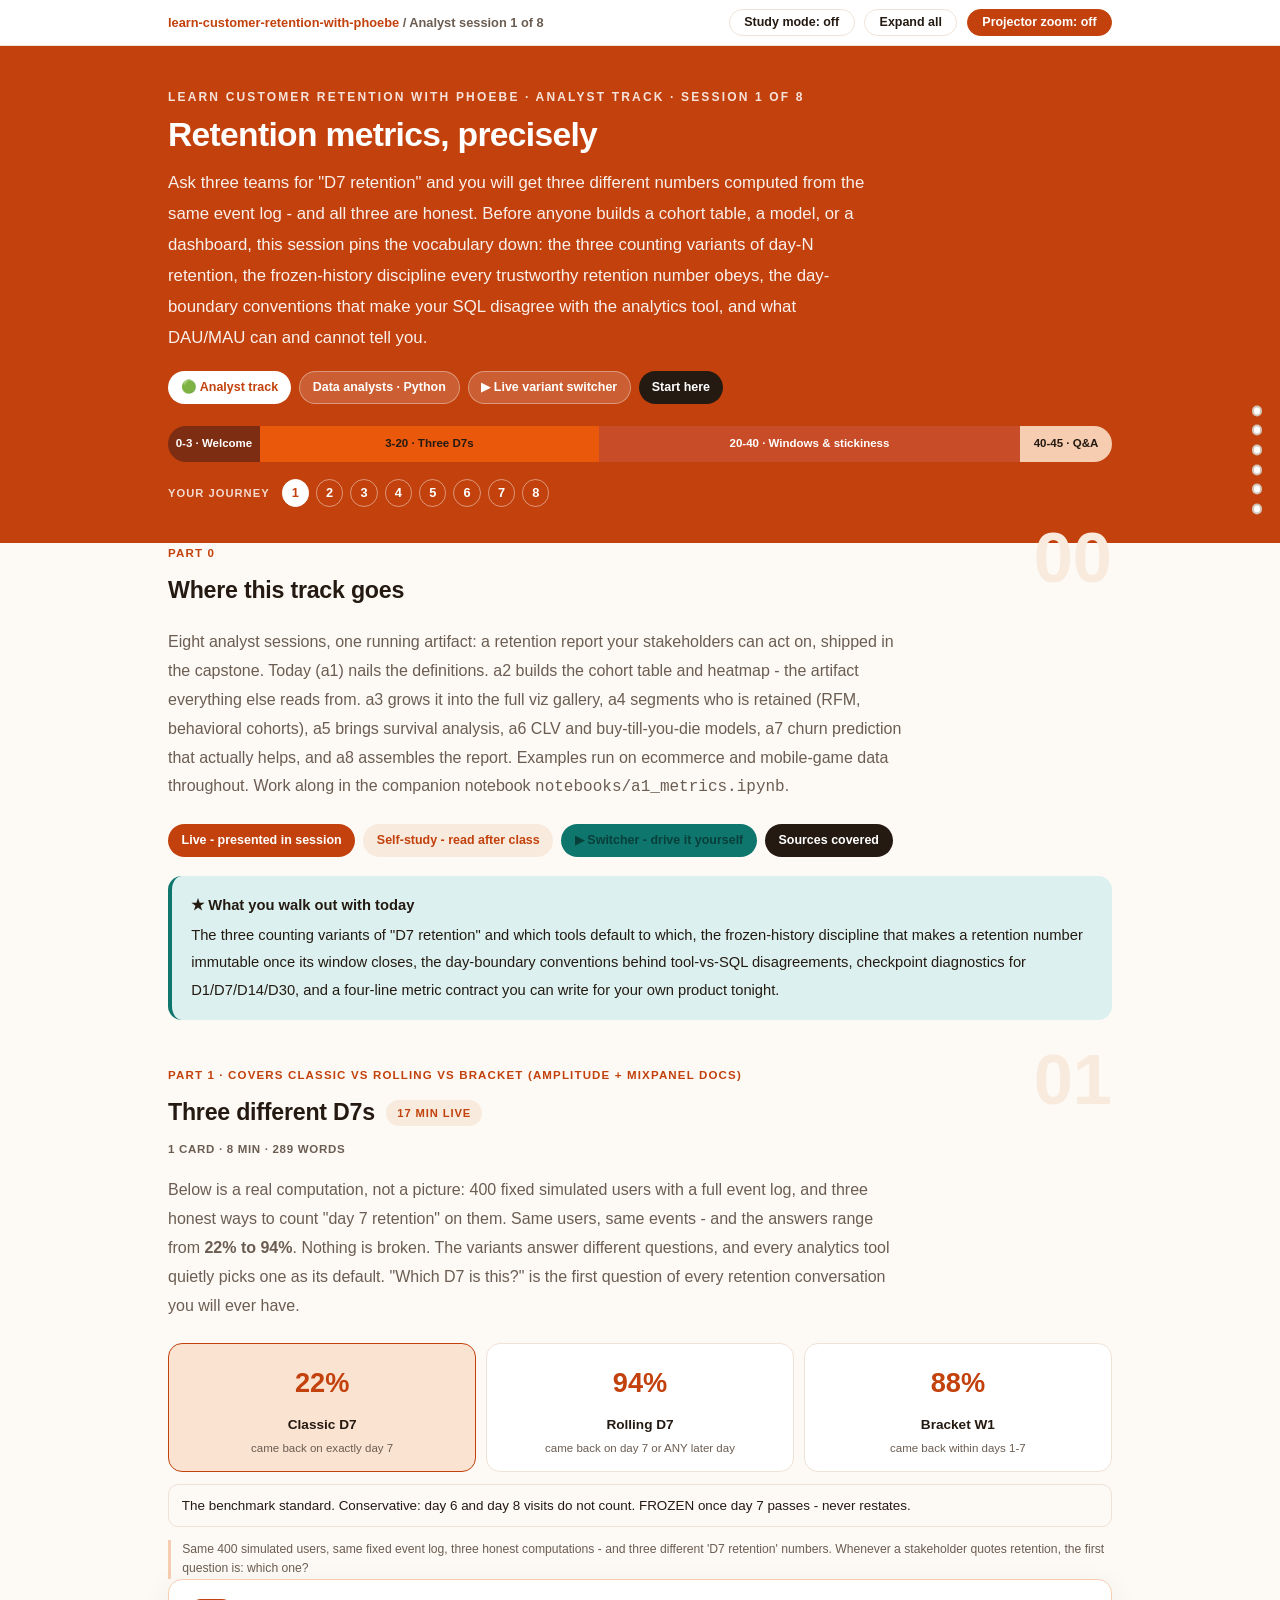
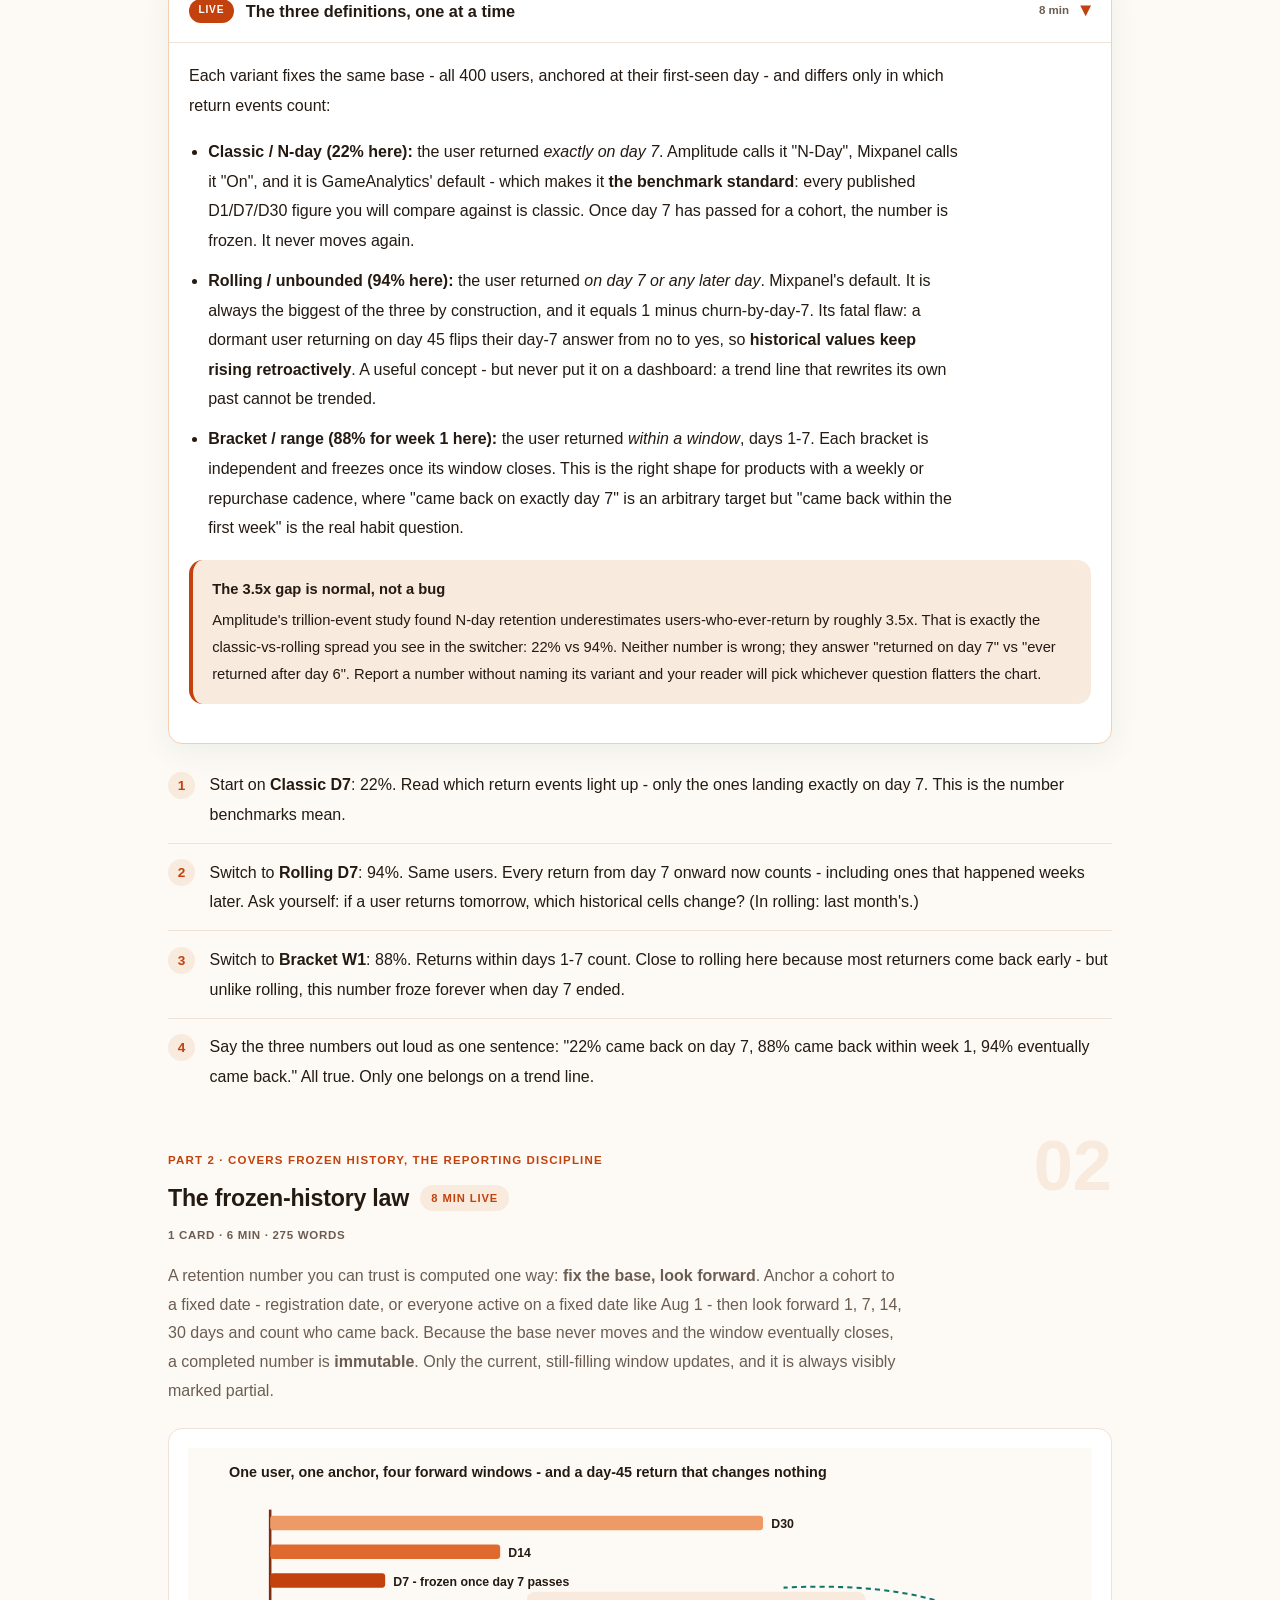
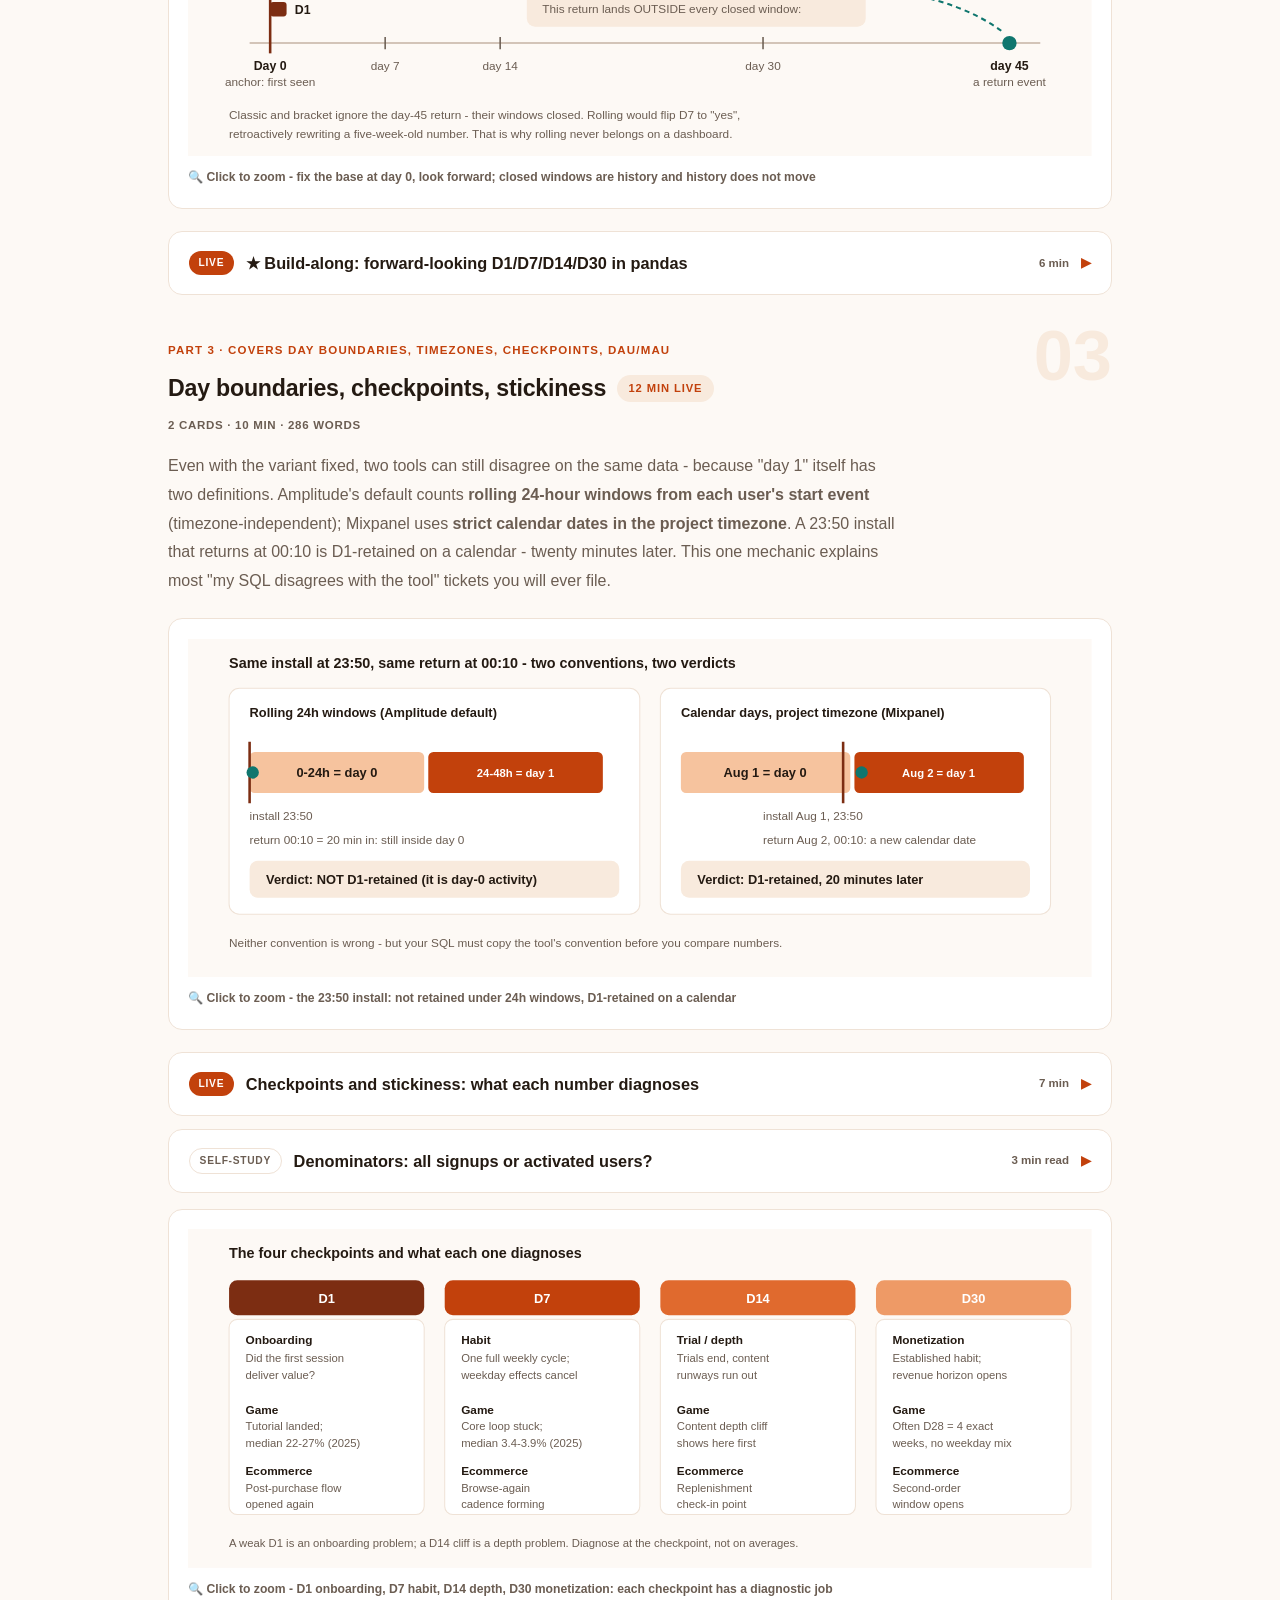
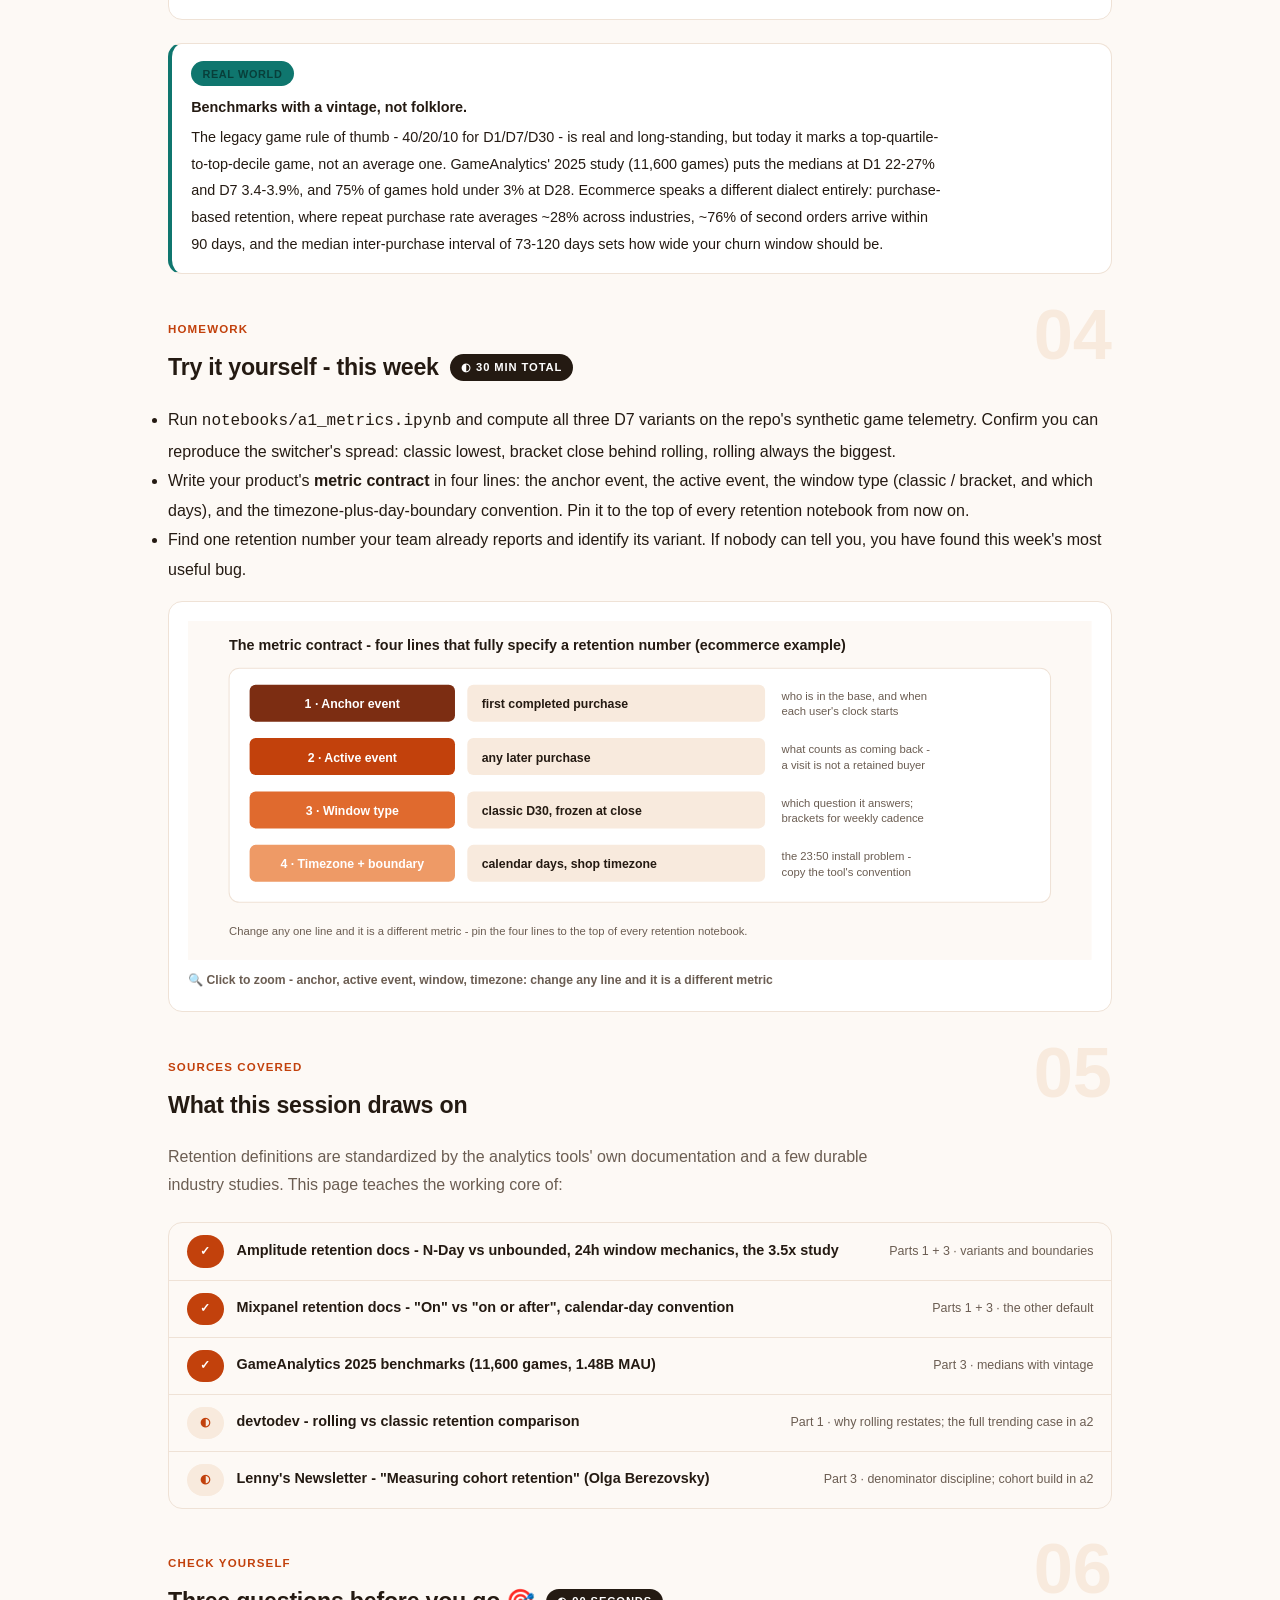
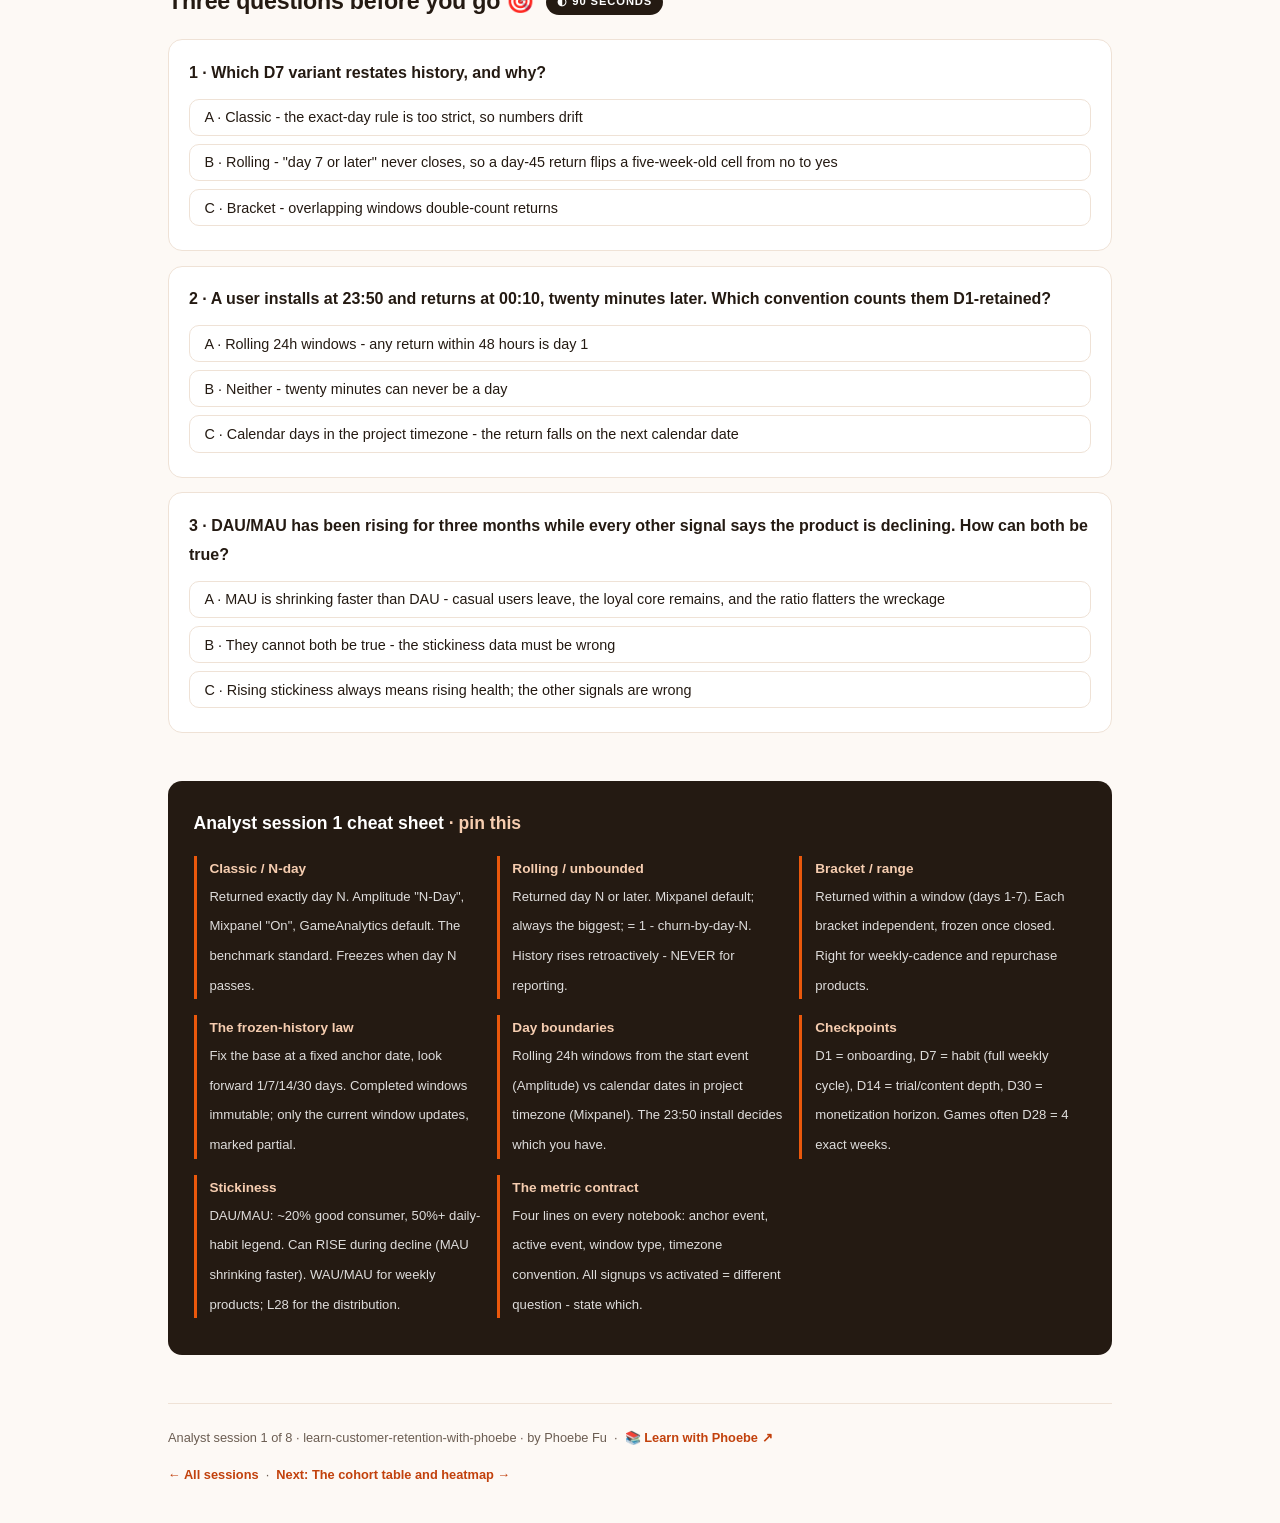
==== courses/a1-retention-metrics-precisely.html @ f7ca954f "Content-first pass: strip all meta/course-instruction text, add 13 concept infographics Every self-r" ====
<!DOCTYPE html>
<html lang="en">
<head>
<meta charset="UTF-8">
<meta name="viewport" content="width=device-width, initial-scale=1.0">
<!-- social:start -->
<meta name="description" content="Analyst session 1 of 8. Three teams say 'D7 retention' and mean three different numbers - 22%, 88%, 94% on the same users. Pin down classic, rolling, and bracket retention, learn the frozen-history discipline that keeps trend lines honest, and drive a live switcher that computes all three on one event log.">
<meta property="og:type" content="article">
<meta property="og:site_name" content="Learn with Phoebe">
<meta property="og:title" content="Retention metrics, precisely - learn customer retention with phoebe">
<meta property="og:description" content="Analyst session 1 of 8. Classic vs rolling vs bracket D7 on the same event log, the frozen-history law, day boundaries and timezones, and stickiness done honestly.">
<meta property="og:url" content="https://phoebefu6.github.io/learn-customer-retention-with-phoebe/courses/a1-retention-metrics-precisely.html">
<meta property="og:image" content="https://phoebefu6.github.io/learn-customer-retention-with-phoebe/assets/og-cover.png">
<meta property="og:image:width" content="1200">
<meta property="og:image:height" content="630">
<meta name="twitter:card" content="summary_large_image">
<meta name="twitter:title" content="Retention metrics, precisely - learn customer retention with phoebe">
<meta name="twitter:description" content="Classic vs rolling vs bracket D7 on the same event log, the frozen-history law, day boundaries, and stickiness done honestly.">
<meta name="twitter:image" content="https://phoebefu6.github.io/learn-customer-retention-with-phoebe/assets/og-cover.png">
<!-- social:end -->
<title>Analyst session 1 · Retention metrics, precisely - learn customer retention with phoebe</title>
<link rel="stylesheet" href="../assets/style.css?v=1">
</head>
<body>

<div class="toolbar">
  <div class="wrap">
    <span class="crumb"><a href="../index.html">learn-customer-retention-with-phoebe</a> / Analyst session 1 of 8</span>
    <button class="btn" id="toggle-all" type="button">Expand all</button>
    <button class="btn primary" id="zoom-toggle" type="button">Projector zoom: off</button>
  </div>
</div>

<header class="masthead">
  <div class="wrap">
    <div class="eyebrow">Learn Customer Retention with Phoebe · Analyst track · Session 1 of 8</div>
    <h1>Retention metrics, <span class="accent">precisely</span></h1>
    <p class="sub">Ask three teams for "D7 retention" and you will get three different numbers computed from the same event log - and all three are honest. Before anyone builds a cohort table, a model, or a dashboard, this session pins the vocabulary down: the three counting variants of day-N retention, the frozen-history discipline every trustworthy retention number obeys, the day-boundary conventions that make your SQL disagree with the analytics tool, and what DAU/MAU can and cannot tell you.</p>
    <div class="chip-row">
      <span class="chip level">🟢 Analyst track</span>
      <span class="chip audience">Data analysts · Python</span>
      <span class="chip audience">▶ Live variant switcher</span>
      <span class="chip time">Start here</span>
    </div>
    <div class="agenda">
      <span class="a1" style="flex:1">0-3 · Welcome</span>
      <span class="a2" style="flex:4">3-20 · Three D7s</span>
      <span class="a3" style="flex:5">20-40 · Windows &amp; stickiness</span>
      <span class="a4" style="flex:1">40-45 · Q&amp;A</span>
    </div>
  </div>
</header>

<main class="wrap">

  <!-- ============ INTRO ============ -->
  <section class="section" id="intro">
    <div class="section-kicker">
      <span class="klabel">Part 0</span>
      <h2>Where this track goes</h2>
    </div>
    <p class="lede">Eight analyst sessions, one running artifact: a retention report your stakeholders can act on, shipped in the capstone. Today (a1) nails the definitions. a2 builds the cohort table and heatmap - the artifact everything else reads from. a3 grows it into the full viz gallery, a4 segments who is retained (RFM, behavioral cohorts), a5 brings survival analysis, a6 CLV and buy-till-you-die models, a7 churn prediction that actually helps, and a8 assembles the report. Examples run on ecommerce and mobile-game data throughout. Work along in the companion notebook <code>notebooks/a1_metrics.ipynb</code>.</p>
    <div class="legend">
      <span class="pill solid">Live - presented in session</span>
      <span class="pill light">Self-study - read after class</span>
      <span class="pill peach">▶ Switcher - drive it yourself</span>
      <span class="pill inkpill">Sources covered</span>
    </div>
    <div class="callout win">
      <strong>★ What you walk out with today</strong>
      The three counting variants of "D7 retention" and which tools default to which, the frozen-history discipline that makes a retention number immutable once its window closes, the day-boundary conventions behind tool-vs-SQL disagreements, checkpoint diagnostics for D1/D7/D14/D30, and a four-line metric contract you can write for your own product tonight.
    </div>
  </section>

  <!-- ============ PART 1: THREE D7s ============ -->
  <section class="section" id="three-d7s">
    <div class="section-kicker">
      <span class="klabel">Part 1 · covers classic vs rolling vs bracket (Amplitude + Mixpanel docs)</span>
      <h2>Three different D7s <span class="tag concept">17 min live</span></h2>
    </div>
    <p class="lede">Below is a real computation, not a picture: 400 fixed simulated users with a full event log, and three honest ways to count "day 7 retention" on them. Same users, same events - and the answers range from <strong>22% to 94%</strong>. Nothing is broken. The variants answer different questions, and every analytics tool quietly picks one as its default. "Which D7 is this?" is the first question of every retention conversation you will ever have.</p>

    <div id="rl-variants"></div>

    <details class="card" open>
      <summary><span class="mode live">Live</span>The three definitions, one at a time<span class="mini">8 min</span><span class="caret">▶</span></summary>
      <div class="body">
        <p>Each variant fixes the same base - all 400 users, anchored at their first-seen day - and differs only in which return events count:</p>
        <ul>
          <li><strong>Classic / N-day (22% here):</strong> the user returned <em>exactly on day 7</em>. Amplitude calls it "N-Day", Mixpanel calls it "On", and it is GameAnalytics' default - which makes it <strong>the benchmark standard</strong>: every published D1/D7/D30 figure you will compare against is classic. Once day 7 has passed for a cohort, the number is frozen. It never moves again.</li>
          <li><strong>Rolling / unbounded (94% here):</strong> the user returned <em>on day 7 or any later day</em>. Mixpanel's default. It is always the biggest of the three by construction, and it equals 1 minus churn-by-day-7. Its fatal flaw: a dormant user returning on day 45 flips their day-7 answer from no to yes, so <strong>historical values keep rising retroactively</strong>. A useful concept - but never put it on a dashboard: a trend line that rewrites its own past cannot be trended.</li>
          <li><strong>Bracket / range (88% for week 1 here):</strong> the user returned <em>within a window</em>, days 1-7. Each bracket is independent and freezes once its window closes. This is the right shape for products with a weekly or repurchase cadence, where "came back on exactly day 7" is an arbitrary target but "came back within the first week" is the real habit question.</li>
        </ul>
        <div class="callout tip">
          <strong>The 3.5x gap is normal, not a bug</strong>
          Amplitude's trillion-event study found N-day retention underestimates users-who-ever-return by roughly 3.5x. That is exactly the classic-vs-rolling spread you see in the switcher: 22% vs 94%. Neither number is wrong; they answer "returned on day 7" vs "ever returned after day 6". Report a number without naming its variant and your reader will pick whichever question flatters the chart.
        </div>
      </div>
    </details>

    <div class="steps">
      <div class="step"><p>Start on <strong>Classic D7</strong>: 22%. Read which return events light up - only the ones landing exactly on day 7. This is the number benchmarks mean.</p></div>
      <div class="step"><p>Switch to <strong>Rolling D7</strong>: 94%. Same users. Every return from day 7 onward now counts - including ones that happened weeks later. Ask yourself: if a user returns tomorrow, which historical cells change? (In rolling: last month's.)</p></div>
      <div class="step"><p>Switch to <strong>Bracket W1</strong>: 88%. Returns within days 1-7 count. Close to rolling here because most returners come back early - but unlike rolling, this number froze forever when day 7 ended.</p></div>
      <div class="step"><p>Say the three numbers out loud as one sentence: "22% came back on day 7, 88% came back within week 1, 94% eventually came back." All true. Only one belongs on a trend line.</p></div>
    </div>
  </section>

  <!-- ============ PART 2: FROZEN HISTORY ============ -->
  <section class="section" id="frozen-history">
    <div class="section-kicker">
      <span class="klabel">Part 2 · covers frozen history, the reporting discipline</span>
      <h2>The frozen-history law <span class="tag concept">8 min live</span></h2>
    </div>
    <p class="lede">A retention number you can trust is computed one way: <strong>fix the base, look forward</strong>. Anchor a cohort to a fixed date - registration date, or everyone active on a fixed date like Aug 1 - then look forward 1, 7, 14, 30 days and count who came back. Because the base never moves and the window eventually closes, a completed number is <strong>immutable</strong>. Only the current, still-filling window updates, and it is always visibly marked partial.</p>

    <figure class="zoomable">
      <svg viewBox="0 0 880 300" xmlns="http://www.w3.org/2000/svg" role="img" aria-label="Timeline of one user. The anchor is the first-seen day. Forward windows D1, D7, D14 and D30 are drawn as brackets from the anchor. A return on day 45 is marked after all four windows and explicitly does not change the frozen D7 result.">
        <style>
          .a1tlT { font: 700 14px Inter, sans-serif; fill: #241A12; }
          .a1tlH { font: 700 12px Inter, sans-serif; fill: #241A12; }
          .a1tlB { font: 400 11.5px Inter, sans-serif; fill: #6B5D52; }
          .a1tlW { font: 700 11px Inter, sans-serif; fill: #FFFFFF; }
          .a1tlAx { stroke: #D3C4B8; stroke-width: 2; }
        </style>
        <rect x="0" y="0" width="880" height="300" fill="#FDF9F5"/>
        <text class="a1tlT" x="40" y="28">One user, one anchor, four forward windows - and a day-45 return that changes nothing</text>

        <line class="a1tlAx" x1="60" y1="190" x2="830" y2="190"/>
        <line x1="80" y1="60" x2="80" y2="200" stroke="#7C2D12" stroke-width="2.5"/>
        <text class="a1tlH" x="80" y="216" text-anchor="middle">Day 0</text>
        <text class="a1tlB" x="80" y="232" text-anchor="middle">anchor: first seen</text>

        <rect x="80" y="150" width="16" height="14" rx="3" fill="#7C2D12"/>
        <text class="a1tlH" x="104" y="162">D1</text>
        <rect x="80" y="122" width="112" height="14" rx="3" fill="#C2410C"/>
        <text class="a1tlH" x="200" y="134">D7 - frozen once day 7 passes</text>
        <rect x="80" y="94" width="224" height="14" rx="3" fill="#E06A2E"/>
        <text class="a1tlH" x="312" y="106">D14</text>
        <rect x="80" y="66" width="480" height="14" rx="3" fill="#EE9A66"/>
        <text class="a1tlH" x="568" y="78">D30</text>

        <text class="a1tlB" x="192" y="216" text-anchor="middle">day 7</text>
        <line x1="192" y1="184" x2="192" y2="196" stroke="#6B5D52" stroke-width="1.5"/>
        <text class="a1tlB" x="304" y="216" text-anchor="middle">day 14</text>
        <line x1="304" y1="184" x2="304" y2="196" stroke="#6B5D52" stroke-width="1.5"/>
        <text class="a1tlB" x="560" y="216" text-anchor="middle">day 30</text>
        <line x1="560" y1="184" x2="560" y2="196" stroke="#6B5D52" stroke-width="1.5"/>

        <circle cx="800" cy="190" r="7" fill="#0F766E"/>
        <text class="a1tlH" x="800" y="216" text-anchor="middle">day 45</text>
        <text class="a1tlB" x="800" y="232" text-anchor="middle">a return event</text>
        <path d="M792,178 C740,140 660,132 580,136" fill="none" stroke="#0F766E" stroke-width="2" stroke-dasharray="5 4"/>
        <rect x="330" y="140" width="330" height="34" rx="8" fill="#F8EADD"/>
        <text class="a1tlB" x="345" y="161">This return lands OUTSIDE every closed window:</text>

        <text class="a1tlB" x="40" y="264">Classic and bracket ignore the day-45 return - their windows closed. Rolling would flip D7 to "yes",</text>
        <text class="a1tlB" x="40" y="282">retroactively rewriting a five-week-old number. That is why rolling never belongs on a dashboard.</text>
      </svg>
      <figcaption>🔍 Click to zoom - fix the base at day 0, look forward; closed windows are history and history does not move</figcaption>
    </figure>

    <details class="card">
      <summary><span class="mode live">Live</span>★ Build-along: forward-looking D1/D7/D14/D30 in pandas<span class="mini">6 min</span><span class="caret">▶</span></summary>
      <div class="body">
        <p>The whole law is four lines of logic: anchor each user at their first-seen day, age every event against that anchor, then flag the ages you care about. Run it on the repo's synthetic game telemetry - the churn is generated, so the right answers are known.</p>
        <div class="prompt-box good"><span class="label">★ Anchor, age, and count - classic and bracket variants side by side</span>import pandas as pd

events = pd.read_csv("data/game_telemetry.csv", parse_dates=["ts"])
events["day"] = events["ts"].dt.normalize()

anchor = events.groupby("user_id")["day"].min().rename("anchor")   # the fixed base
ev = events.join(anchor, on="user_id")
ev["age"] = (ev["day"] - ev["anchor"]).dt.days

base = ev["user_id"].nunique()
returns = ev[ev["age"] &gt; 0]                                        # day 0 is the anchor itself

classic = {f"D{n}": returns.loc[returns["age"] == n, "user_id"].nunique() / base
           for n in [1, 7, 14, 30]}                                # exactly day n
bracket_w1 = returns.loc[returns["age"].between(1, 7),
                         "user_id"].nunique() / base               # within days 1-7

# Freeze rule: only publish a window once it has fully elapsed for the base.
snapshot = ev["day"].max()
d30_mature = anchor + pd.Timedelta(days=30) &lt;= snapshot            # else: mark PARTIAL
print(classic, round(bracket_w1, 3), d30_mature.mean())</div>
        <p>Note what is NOT here: no "last 7 days as of today", no "day 7 or later". The anchor is per-user and fixed; the window looks forward from it; a completed window never recomputes.</p>
        <div class="callout tip">
          <strong>Why two popular metrics restate their own history</strong>
          <strong>Trailing look-back</strong> ("of today's actives, how many were here 7 days ago?") re-anchors to today, so the denominator moves every single day - yesterday's number is already different, and no two days of the trend line describe the same population. <strong>Rolling retention</strong> keeps the anchor but never closes the window, so a day-45 return rewrites day-7 history. Both are worth understanding, and neither ever belongs on a dashboard.
        </div>
      </div>
    </details>
  </section>

  <!-- ============ PART 3: BOUNDARIES, CHECKPOINTS, STICKINESS ============ -->
  <section class="section" id="boundaries">
    <div class="section-kicker">
      <span class="klabel">Part 3 · covers day boundaries, timezones, checkpoints, DAU/MAU</span>
      <h2>Day boundaries, checkpoints, stickiness <span class="tag concept">12 min live</span></h2>
    </div>
    <p class="lede">Even with the variant fixed, two tools can still disagree on the same data - because "day 1" itself has two definitions. Amplitude's default counts <strong>rolling 24-hour windows from each user's start event</strong> (timezone-independent); Mixpanel uses <strong>strict calendar dates in the project timezone</strong>. A 23:50 install that returns at 00:10 is D1-retained on a calendar - twenty minutes later. This one mechanic explains most "my SQL disagrees with the tool" tickets you will ever file.</p>

    <figure class="zoomable">
      <svg viewBox="0 0 880 330" xmlns="http://www.w3.org/2000/svg" role="img" aria-label="Two day-boundary conventions side by side. Left: rolling 24-hour windows from the install event, where a return 20 minutes after a 23:50 install falls inside the day-0 window and is not D1 retention. Right: calendar days, where the same return falls on the next calendar date and counts as D1 retained.">
        <style>
          .a1dbT { font: 700 14px Inter, sans-serif; fill: #241A12; }
          .a1dbH { font: 700 12.5px Inter, sans-serif; fill: #241A12; }
          .a1dbB { font: 400 11.5px Inter, sans-serif; fill: #6B5D52; }
          .a1dbW { font: 700 11px Inter, sans-serif; fill: #FFFFFF; }
        </style>
        <rect x="0" y="0" width="880" height="330" fill="#FDF9F5"/>
        <text class="a1dbT" x="40" y="28">Same install at 23:50, same return at 00:10 - two conventions, two verdicts</text>

        <rect x="40" y="48" width="400" height="220" rx="10" fill="#FFFFFF" stroke="#EFE2D6"/>
        <text class="a1dbH" x="60" y="76">Rolling 24h windows (Amplitude default)</text>
        <rect x="60" y="110" width="170" height="40" rx="5" fill="#F6C39E"/>
        <text class="a1dbH" x="145" y="134" text-anchor="middle">0-24h = day 0</text>
        <rect x="234" y="110" width="170" height="40" rx="5" fill="#C2410C"/>
        <text class="a1dbW" x="319" y="134" text-anchor="middle">24-48h = day 1</text>
        <line x1="60" y1="100" x2="60" y2="160" stroke="#7C2D12" stroke-width="2.5"/>
        <text class="a1dbB" x="60" y="176">install 23:50</text>
        <circle cx="63" cy="130" r="6" fill="#0F766E"/>
        <text class="a1dbB" x="60" y="200">return 00:10 = 20 min in: still inside day 0</text>
        <rect x="60" y="216" width="360" height="36" rx="8" fill="#F8EADD"/>
        <text class="a1dbH" x="76" y="239">Verdict: NOT D1-retained (it is day-0 activity)</text>

        <rect x="460" y="48" width="380" height="220" rx="10" fill="#FFFFFF" stroke="#EFE2D6"/>
        <text class="a1dbH" x="480" y="76">Calendar days, project timezone (Mixpanel)</text>
        <rect x="480" y="110" width="165" height="40" rx="5" fill="#F6C39E"/>
        <text class="a1dbH" x="562" y="134" text-anchor="middle">Aug 1 = day 0</text>
        <rect x="649" y="110" width="165" height="40" rx="5" fill="#C2410C"/>
        <text class="a1dbW" x="731" y="134" text-anchor="middle">Aug 2 = day 1</text>
        <line x1="638" y1="100" x2="638" y2="160" stroke="#7C2D12" stroke-width="2.5"/>
        <text class="a1dbB" x="560" y="176">install Aug 1, 23:50</text>
        <circle cx="656" cy="130" r="6" fill="#0F766E"/>
        <text class="a1dbB" x="560" y="200">return Aug 2, 00:10: a new calendar date</text>
        <rect x="480" y="216" width="340" height="36" rx="8" fill="#F8EADD"/>
        <text class="a1dbH" x="496" y="239">Verdict: D1-retained, 20 minutes later</text>

        <text class="a1dbB" x="40" y="300">Neither convention is wrong - but your SQL must copy the tool's convention before you compare numbers.</text>
      </svg>
      <figcaption>🔍 Click to zoom - the 23:50 install: not retained under 24h windows, D1-retained on a calendar</figcaption>
    </figure>

    <details class="card">
      <summary><span class="mode live">Live</span>Checkpoints and stickiness: what each number diagnoses<span class="mini">7 min</span><span class="caret">▶</span></summary>
      <div class="body">
        <p>The standard checkpoints are not arbitrary - each one has a diagnostic job:</p>
        <ul>
          <li><strong>D1 - onboarding.</strong> Did the first session deliver value? A weak D1 is a first-session problem, nothing later can fix it.</li>
          <li><strong>D7 - habit.</strong> One full weekly cycle has passed, so weekday effects cancel. This is the habit-formation read.</li>
          <li><strong>D14 - trial boundary and content depth.</strong> Free trials end, content runways run out. A cliff here is a depth problem.</li>
          <li><strong>D30 - established habit and the monetization horizon.</strong> Games often report <strong>D28</strong> instead: exactly four weeks, so the weekday mix cancels perfectly.</li>
        </ul>
        <p><strong>Stickiness = DAU/MAU.</strong> Around 20% is good for a consumer app; 50%+ is daily-habit legend territory (the Facebook number). Two traps: it is meaningless for products with a non-daily cadence - use <strong>WAU/MAU</strong> for weekly-cadence products - and <strong>the ratio can RISE while the product declines</strong>, whenever MAU shrinks faster than DAU. A shrinking casual base concentrates the loyal core and flatters the ratio. It also hides the whole distribution: the fix is the L28 power-user curve, previewed here and built properly in a4.</p>
      </div>
    </details>

    <details class="card">
      <summary><span class="mode self">Self-study</span>Denominators: all signups or activated users?<span class="mini">3 min read</span><span class="caret">▶</span></summary>
      <div class="body">
        <p>One more axis before your metric is fully specified: <strong>who is in the base?</strong> Retention over all signups measures the funnel and the product together; retention over activated users (completed a first core action) isolates product stickiness and reads far higher. Both are legitimate, they answer different questions, and mixing them silently is how two dashboards "disagree" for a quarter before anyone notices. State the denominator on the chart, every time.</p>
        <p>For ecommerce, activity-based retention is nearly meaningless - people browse without buying - so the standard is <strong>purchase-based cohorts</strong>: the anchor is the first purchase, the active event is another purchase. a2 builds exactly that table.</p>
      </div>
    </details>

    <figure class="zoomable">
      <svg viewBox="0 0 880 330" xmlns="http://www.w3.org/2000/svg" role="img" aria-label="Four checkpoint columns for D1, D7, D14 and D30. Each column names what the checkpoint diagnoses, with one example row for games and one for ecommerce. D1 diagnoses onboarding, D7 habit formation, D14 trial and content depth, D30 the monetization horizon, with games often using D28.">
        <style>
          .a1cpT { font: 700 14px Inter, sans-serif; fill: #241A12; }
          .a1cpH { font: 700 12.5px Inter, sans-serif; fill: #FFFFFF; }
          .a1cpD { font: 700 11.5px Inter, sans-serif; fill: #241A12; }
          .a1cpB { font: 400 11px Inter, sans-serif; fill: #6B5D52; }
        </style>
        <rect x="0" y="0" width="880" height="330" fill="#FDF9F5"/>
        <text class="a1cpT" x="40" y="28">The four checkpoints and what each one diagnoses</text>

        <rect x="40" y="50" width="190" height="34" rx="8" fill="#7C2D12"/>
        <text class="a1cpH" x="135" y="72" text-anchor="middle">D1</text>
        <rect x="40" y="88" width="190" height="190" rx="8" fill="#FFFFFF" stroke="#EFE2D6"/>
        <text class="a1cpD" x="56" y="112">Onboarding</text>
        <text class="a1cpB" x="56" y="130">Did the first session</text>
        <text class="a1cpB" x="56" y="146">deliver value?</text>
        <text class="a1cpD" x="56" y="180">Game</text>
        <text class="a1cpB" x="56" y="196">Tutorial landed;</text>
        <text class="a1cpB" x="56" y="212">median 22-27% (2025)</text>
        <text class="a1cpD" x="56" y="240">Ecommerce</text>
        <text class="a1cpB" x="56" y="256">Post-purchase flow</text>
        <text class="a1cpB" x="56" y="272">opened again</text>

        <rect x="250" y="50" width="190" height="34" rx="8" fill="#C2410C"/>
        <text class="a1cpH" x="345" y="72" text-anchor="middle">D7</text>
        <rect x="250" y="88" width="190" height="190" rx="8" fill="#FFFFFF" stroke="#EFE2D6"/>
        <text class="a1cpD" x="266" y="112">Habit</text>
        <text class="a1cpB" x="266" y="130">One full weekly cycle;</text>
        <text class="a1cpB" x="266" y="146">weekday effects cancel</text>
        <text class="a1cpD" x="266" y="180">Game</text>
        <text class="a1cpB" x="266" y="196">Core loop stuck;</text>
        <text class="a1cpB" x="266" y="212">median 3.4-3.9% (2025)</text>
        <text class="a1cpD" x="266" y="240">Ecommerce</text>
        <text class="a1cpB" x="266" y="256">Browse-again</text>
        <text class="a1cpB" x="266" y="272">cadence forming</text>

        <rect x="460" y="50" width="190" height="34" rx="8" fill="#E06A2E"/>
        <text class="a1cpH" x="555" y="72" text-anchor="middle">D14</text>
        <rect x="460" y="88" width="190" height="190" rx="8" fill="#FFFFFF" stroke="#EFE2D6"/>
        <text class="a1cpD" x="476" y="112">Trial / depth</text>
        <text class="a1cpB" x="476" y="130">Trials end, content</text>
        <text class="a1cpB" x="476" y="146">runways run out</text>
        <text class="a1cpD" x="476" y="180">Game</text>
        <text class="a1cpB" x="476" y="196">Content depth cliff</text>
        <text class="a1cpB" x="476" y="212">shows here first</text>
        <text class="a1cpD" x="476" y="240">Ecommerce</text>
        <text class="a1cpB" x="476" y="256">Replenishment</text>
        <text class="a1cpB" x="476" y="272">check-in point</text>

        <rect x="670" y="50" width="190" height="34" rx="8" fill="#EE9A66"/>
        <text class="a1cpH" x="765" y="72" text-anchor="middle">D30</text>
        <rect x="670" y="88" width="190" height="190" rx="8" fill="#FFFFFF" stroke="#EFE2D6"/>
        <text class="a1cpD" x="686" y="112">Monetization</text>
        <text class="a1cpB" x="686" y="130">Established habit;</text>
        <text class="a1cpB" x="686" y="146">revenue horizon opens</text>
        <text class="a1cpD" x="686" y="180">Game</text>
        <text class="a1cpB" x="686" y="196">Often D28 = 4 exact</text>
        <text class="a1cpB" x="686" y="212">weeks, no weekday mix</text>
        <text class="a1cpD" x="686" y="240">Ecommerce</text>
        <text class="a1cpB" x="686" y="256">Second-order</text>
        <text class="a1cpB" x="686" y="272">window opens</text>

        <text class="a1cpB" x="40" y="310">A weak D1 is an onboarding problem; a D14 cliff is a depth problem. Diagnose at the checkpoint, not on averages.</text>
      </svg>
      <figcaption>🔍 Click to zoom - D1 onboarding, D7 habit, D14 depth, D30 monetization: each checkpoint has a diagnostic job</figcaption>
    </figure>

    <div class="callout example">
      <span class="ex-pill">Real world</span>
      <p><strong>Benchmarks with a vintage, not folklore.</strong> The legacy game rule of thumb - 40/20/10 for D1/D7/D30 - is real and long-standing, but today it marks a top-quartile-to-top-decile game, not an average one. GameAnalytics' 2025 study (11,600 games) puts the medians at D1 22-27% and D7 3.4-3.9%, and 75% of games hold under 3% at D28. Ecommerce speaks a different dialect entirely: purchase-based retention, where repeat purchase rate averages ~28% across industries, ~76% of second orders arrive within 90 days, and the median inter-purchase interval of 73-120 days sets how wide your churn window should be.</p>
    </div>
  </section>

  <!-- ============ HOMEWORK ============ -->
  <section class="section" id="exercise">
    <div class="section-kicker">
      <span class="klabel">Homework</span>
      <h2>Try it yourself - this week <span class="tag exercise">◐ 30 min total</span></h2>
    </div>
    <ul>
      <li>Run <code>notebooks/a1_metrics.ipynb</code> and compute all three D7 variants on the repo's synthetic game telemetry. Confirm you can reproduce the switcher's spread: classic lowest, bracket close behind rolling, rolling always the biggest.</li>
      <li>Write your product's <strong>metric contract</strong> in four lines: the anchor event, the active event, the window type (classic / bracket, and which days), and the timezone-plus-day-boundary convention. Pin it to the top of every retention notebook from now on.</li>
      <li>Find one retention number your team already reports and identify its variant. If nobody can tell you, you have found this week's most useful bug.</li>
    </ul>

    <figure class="zoomable">
      <svg viewBox="0 0 880 330" xmlns="http://www.w3.org/2000/svg" role="img" aria-label="A filled-in metric contract card with four lines. Line 1, anchor event: first completed purchase - who is in the base and when each user's clock starts. Line 2, active event: any later purchase - what counts as coming back. Line 3, window type: classic D30, frozen at close - which question the number answers. Line 4, timezone and boundary: calendar days in the shop timezone - the 23:50 install problem. Changing any one line makes it a different metric.">
        <style>
          .a1mcT { font: 700 14px Inter, sans-serif; fill: #241A12; }
          .a1mcW { font: 700 12px Inter, sans-serif; fill: #FFFFFF; }
          .a1mcV { font: 700 12px Inter, sans-serif; fill: #241A12; }
          .a1mcN { font: 400 11px Inter, sans-serif; fill: #6B5D52; }
        </style>
        <rect x="0" y="0" width="880" height="330" fill="#FDF9F5"/>
        <text class="a1mcT" x="40" y="28">The metric contract - four lines that fully specify a retention number (ecommerce example)</text>

        <rect x="40" y="46" width="800" height="228" rx="10" fill="#FFFFFF" stroke="#EFE2D6"/>

        <rect x="60" y="62" width="200" height="36" rx="6" fill="#7C2D12"/>
        <text class="a1mcW" x="160" y="85" text-anchor="middle">1 · Anchor event</text>
        <rect x="272" y="62" width="290" height="36" rx="6" fill="#F8EADD"/>
        <text class="a1mcV" x="286" y="85">first completed purchase</text>
        <text class="a1mcN" x="578" y="77">who is in the base, and when</text>
        <text class="a1mcN" x="578" y="92">each user's clock starts</text>

        <rect x="60" y="114" width="200" height="36" rx="6" fill="#C2410C"/>
        <text class="a1mcW" x="160" y="137" text-anchor="middle">2 · Active event</text>
        <rect x="272" y="114" width="290" height="36" rx="6" fill="#F8EADD"/>
        <text class="a1mcV" x="286" y="137">any later purchase</text>
        <text class="a1mcN" x="578" y="129">what counts as coming back -</text>
        <text class="a1mcN" x="578" y="144">a visit is not a retained buyer</text>

        <rect x="60" y="166" width="200" height="36" rx="6" fill="#E06A2E"/>
        <text class="a1mcW" x="160" y="189" text-anchor="middle">3 · Window type</text>
        <rect x="272" y="166" width="290" height="36" rx="6" fill="#F8EADD"/>
        <text class="a1mcV" x="286" y="189">classic D30, frozen at close</text>
        <text class="a1mcN" x="578" y="181">which question it answers;</text>
        <text class="a1mcN" x="578" y="196">brackets for weekly cadence</text>

        <rect x="60" y="218" width="200" height="36" rx="6" fill="#EE9A66"/>
        <text class="a1mcW" x="160" y="241" text-anchor="middle">4 · Timezone + boundary</text>
        <rect x="272" y="218" width="290" height="36" rx="6" fill="#F8EADD"/>
        <text class="a1mcV" x="286" y="241">calendar days, shop timezone</text>
        <text class="a1mcN" x="578" y="233">the 23:50 install problem -</text>
        <text class="a1mcN" x="578" y="248">copy the tool's convention</text>

        <text class="a1mcN" x="40" y="306">Change any one line and it is a different metric - pin the four lines to the top of every retention notebook.</text>
      </svg>
      <figcaption>🔍 Click to zoom - anchor, active event, window, timezone: change any line and it is a different metric</figcaption>
    </figure>
  </section>

  <!-- ============ SOURCES ============ -->
  <section class="section" id="official">
    <div class="section-kicker">
      <span class="klabel">Sources covered</span>
      <h2>What this session draws on</h2>
    </div>
    <p class="lede">Retention definitions are standardized by the analytics tools' own documentation and a few durable industry studies. This page teaches the working core of:</p>
    <div class="covered">
      <div class="covered-row"><span class="status pill solid">✓</span><span class="name">Amplitude retention docs - N-Day vs unbounded, 24h window mechanics, the 3.5x study</span><span class="note">Parts 1 + 3 · variants and boundaries</span></div>
      <div class="covered-row"><span class="status pill solid">✓</span><span class="name">Mixpanel retention docs - "On" vs "on or after", calendar-day convention</span><span class="note">Parts 1 + 3 · the other default</span></div>
      <div class="covered-row"><span class="status pill solid">✓</span><span class="name">GameAnalytics 2025 benchmarks (11,600 games, 1.48B MAU)</span><span class="note">Part 3 · medians with vintage</span></div>
      <div class="covered-row"><span class="status pill light">◐</span><span class="name">devtodev - rolling vs classic retention comparison</span><span class="note">Part 1 · why rolling restates; the full trending case in a2</span></div>
      <div class="covered-row"><span class="status pill light">◐</span><span class="name">Lenny's Newsletter - "Measuring cohort retention" (Olga Berezovsky)</span><span class="note">Part 3 · denominator discipline; cohort build in a2</span></div>
    </div>
  </section>

  <!-- ============ QUIZ ============ -->
  <section class="section" id="quiz">
    <div class="section-kicker">
      <span class="klabel">Check yourself</span>
      <h2>Three questions before you go 🎯 <span class="tag exercise">◐ 90 seconds</span></h2>
    </div>
    <div class="quiz-q" data-answer="1">
      <p class="qtext">1 · Which D7 variant restates history, and why?</p>
      <button class="qopt" type="button">A · Classic - the exact-day rule is too strict, so numbers drift</button>
      <button class="qopt" type="button">B · Rolling - "day 7 or later" never closes, so a day-45 return flips a five-week-old cell from no to yes</button>
      <button class="qopt" type="button">C · Bracket - overlapping windows double-count returns</button>
      <p class="qwhy">Rolling/unbounded retention keeps the window open forever, so every dormant user who resurfaces rewrites the historical value upward. Classic freezes when day N passes; each bracket freezes when its window closes. A metric whose past keeps moving cannot be trended - keep it off dashboards.</p>
    </div>
    <div class="quiz-q" data-answer="2">
      <p class="qtext">2 · A user installs at 23:50 and returns at 00:10, twenty minutes later. Which convention counts them D1-retained?</p>
      <button class="qopt" type="button">A · Rolling 24h windows - any return within 48 hours is day 1</button>
      <button class="qopt" type="button">B · Neither - twenty minutes can never be a day</button>
      <button class="qopt" type="button">C · Calendar days in the project timezone - the return falls on the next calendar date</button>
      <p class="qwhy">Under calendar-day counting (Mixpanel-style) the return lands on a new date, so it is D1 retention twenty minutes after install. Under rolling 24h windows from the start event (Amplitude default) it is still inside hour 0-24, which is day 0. Copy the tool's convention in your SQL before comparing numbers.</p>
    </div>
    <div class="quiz-q" data-answer="0">
      <p class="qtext">3 · DAU/MAU has been rising for three months while every other signal says the product is declining. How can both be true?</p>
      <button class="qopt" type="button">A · MAU is shrinking faster than DAU - casual users leave, the loyal core remains, and the ratio flatters the wreckage</button>
      <button class="qopt" type="button">B · They cannot both be true - the stickiness data must be wrong</button>
      <button class="qopt" type="button">C · Rising stickiness always means rising health; the other signals are wrong</button>
      <p class="qwhy">Stickiness is a ratio, and a ratio rises whenever its denominator falls faster than its numerator. A product bleeding casual users concentrates down to its daily core and posts its best-ever DAU/MAU on the way down. Check the absolute DAU and MAU trends, and look at the L28 distribution (a4) instead of the average.</p>
    </div>
    <p class="quiz-score"></p>
  </section>

  <!-- ============ CHEAT SHEET ============ -->
  <section class="cheat" id="cheatsheet">
    <h3>Analyst session 1 cheat sheet <span>· pin this</span></h3>
    <div class="grid-2">
      <div class="cheat-item"><b>Classic / N-day</b><span>Returned exactly day N. Amplitude "N-Day", Mixpanel "On", GameAnalytics default. The benchmark standard. Freezes when day N passes.</span></div>
      <div class="cheat-item"><b>Rolling / unbounded</b><span>Returned day N or later. Mixpanel default; always the biggest; = 1 - churn-by-day-N. History rises retroactively - NEVER for reporting.</span></div>
      <div class="cheat-item"><b>Bracket / range</b><span>Returned within a window (days 1-7). Each bracket independent, frozen once closed. Right for weekly-cadence and repurchase products.</span></div>
      <div class="cheat-item"><b>The frozen-history law</b><span>Fix the base at a fixed anchor date, look forward 1/7/14/30 days. Completed windows immutable; only the current window updates, marked partial.</span></div>
      <div class="cheat-item"><b>Day boundaries</b><span>Rolling 24h windows from the start event (Amplitude) vs calendar dates in project timezone (Mixpanel). The 23:50 install decides which you have.</span></div>
      <div class="cheat-item"><b>Checkpoints</b><span>D1 = onboarding, D7 = habit (full weekly cycle), D14 = trial/content depth, D30 = monetization horizon. Games often D28 = 4 exact weeks.</span></div>
      <div class="cheat-item"><b>Stickiness</b><span>DAU/MAU: ~20% good consumer, 50%+ daily-habit legend. Can RISE during decline (MAU shrinking faster). WAU/MAU for weekly products; L28 for the distribution.</span></div>
      <div class="cheat-item"><b>The metric contract</b><span>Four lines on every notebook: anchor event, active event, window type, timezone convention. All signups vs activated = different question - state which.</span></div>
    </div>
  </section>

  <footer class="pagefoot">
    <span>Analyst session 1 of 8 · learn-customer-retention-with-phoebe · by Phoebe Fu &nbsp;·&nbsp; 📚 <a href="https://phoebefu6.github.io/learn-with-phoebe/">Learn with Phoebe ↗</a></span>
    <span><a href="../index.html">← All sessions</a> &nbsp;·&nbsp; <a href="a2-cohort-table-and-heatmap.html">Next: The cohort table and heatmap →</a></span>
  </footer>

</main>

<script src="../assets/retention-live.js?v=1"></script>
<script src="../assets/app.js?v=1"></script>
</body>
</html>
---- assets/style.css ----
/* learn-sql-with-phoebe - editorial bold design system
   Accent: SQLite blue #C2410C · Ink navy #7C2D12 · Flagship: amber #0F766E
   (CSS var names still read --indigo/--amber; they hold SQL-blue values.) */

:root {
  --indigo: #C2410C;
  --indigo-deep: #7C2D12;
  --indigo-mid: #EA580C;
  --indigo-soft: #F6CDB0;
  --indigo-50: #F8EADD;
  --ink: #241A12;
  --muted: #6B5D52;
  --faint: #D3C4B8;
  --hairline: #EFE2D6;
  --amber: #0F766E;
  --amber-ink: #083F3A;
  --amber-50: #DCF1EF;
  --paper: #FDF9F5;
  --code-bg: #1D120A;
  --code-ink: #F0DFCE;
  --radius: 14px;
}

* { margin: 0; padding: 0; box-sizing: border-box; }

html { font-size: 16px; scroll-behavior: smooth; }
html.zoom-125 { font-size: 20px; }
html.zoom-150 { font-size: 24px; }

body {
  font-family: "Inter", -apple-system, BlinkMacSystemFont, "Segoe UI", Roboto, sans-serif;
  background: var(--paper);
  color: var(--ink);
  line-height: 1.85;
  font-feature-settings: "tnum";
}

.wrap { max-width: 62rem; margin: 0 auto; padding: 0 1.5rem; }

/* ---------- header band ---------- */
.masthead {
  background: var(--indigo);
  color: #fff;
  padding: 2.5rem 0 2.25rem;
}
.masthead .eyebrow {
  font-size: .75rem;
  letter-spacing: .18em;
  text-transform: uppercase;
  opacity: .85;
  font-weight: 600;
}
.masthead h1 {
  font-size: 2.1rem;
  line-height: 1.15;
  font-weight: 800;
  margin: .5rem 0 .75rem;
  letter-spacing: -.02em;
}
.masthead h1 .accent { color: inherit; }
.masthead .sub { font-size: 1.05rem; opacity: .92; max-width: 44rem; }

.chip-row { display: flex; flex-wrap: wrap; gap: .5rem; margin-top: 1.1rem; }
.chip {
  display: inline-flex;
  align-items: center;
  gap: .35rem;
  border-radius: 999px;
  padding: .25rem .8rem;
  font-size: .78rem;
  font-weight: 600;
  white-space: nowrap;
}
.chip.level { background: #fff; color: var(--indigo); }
.chip.audience { background: rgba(255,255,255,.16); color: #fff; border: 1px solid rgba(255,255,255,.35); }
.chip.time { background: var(--ink); color: #fff; font-variant-numeric: tabular-nums; }

/* ---------- agenda bar ---------- */
.agenda {
  display: flex;
  border-radius: 999px;
  overflow: hidden;
  margin: 1.4rem 0 0;
  font-size: .72rem;
  font-weight: 600;
  text-align: center;
  color: #fff;
}
.agenda span { padding: .45rem .3rem; white-space: nowrap; overflow: hidden; text-overflow: ellipsis; }
.agenda .a1 { background: var(--indigo-deep); }
.agenda .a2 { background: var(--indigo-mid); color: var(--ink); }
.agenda .a3 { background: #C84C28; color: #fff; }
.agenda .a4 { background: var(--indigo-soft); color: var(--ink); }

/* ---------- toolbar ---------- */
.toolbar {
  position: sticky;
  top: 0;
  z-index: 40;
  background: rgba(255,255,255,.94);
  backdrop-filter: blur(6px);
  border-bottom: 1px solid var(--hairline);
  padding: .55rem 0;
}
.toolbar .wrap { display: flex; align-items: center; gap: .6rem; }
.toolbar .crumb { font-size: .8rem; color: var(--muted); font-weight: 600; margin-right: auto; }
.toolbar .crumb a { color: var(--indigo); text-decoration: none; }
.btn {
  border: 1px solid var(--hairline);
  background: #fff;
  color: var(--ink);
  border-radius: 999px;
  padding: .35rem .9rem;
  font-size: .78rem;
  font-weight: 600;
  cursor: pointer;
  font-family: inherit;
  transition: all .15s ease;
}
.btn:hover { border-color: var(--indigo); color: var(--indigo); }
.btn.primary { background: var(--indigo); border-color: var(--indigo); color: #fff; }
.btn.primary:hover { background: var(--indigo-deep); }

/* ---------- sections ---------- */
main { padding: 2.5rem 0 4rem; }

.section { margin-bottom: 2.8rem; }
.section-kicker { margin-bottom: 1rem; }
.section-kicker .klabel {
  display: block;
  font-size: .72rem;
  text-transform: uppercase;
  letter-spacing: .1em;
  color: var(--indigo);
  font-weight: 700;
  margin-bottom: .35rem;
}
.section-kicker h2 {
  font-size: 1.45rem;
  font-weight: 800;
  letter-spacing: -.01em;
  display: flex;
  align-items: center;
  gap: .7rem;
  flex-wrap: wrap;
}
.section-kicker .tag {
  border-radius: 999px;
  padding: .18rem .7rem;
  font-size: .7rem;
  font-weight: 700;
  text-transform: uppercase;
  letter-spacing: .08em;
}
.tag.concept { background: var(--indigo-50); color: var(--indigo); }
.tag.demo { background: var(--amber-50); color: var(--amber-ink); }
.tag.exercise { background: var(--ink); color: #fff; }

.lede { color: var(--muted); max-width: 46rem; margin-bottom: 1.4rem; line-height: 1.8; }

/* live vs self-study markers on cards */
.mode {
  font-size: .64rem;
  font-weight: 700;
  text-transform: uppercase;
  letter-spacing: .07em;
  padding: .14rem .6rem;
  border-radius: 999px;
  flex: none;
}
.mode.live { background: var(--indigo); color: #fff; }
.mode.self { background: #fff; color: var(--muted); border: 1px solid var(--hairline); }

/* ---------- accordions ---------- */
details.card {
  border: 1px solid var(--hairline);
  border-radius: var(--radius);
  margin-bottom: .8rem;
  overflow: hidden;
  background: #fff;
}
details.card[open] { border-color: var(--indigo-soft); box-shadow: 0 8px 28px rgba(47,125,91,.08); }
details.card summary {
  list-style: none;
  cursor: pointer;
  padding: 1rem 1.25rem;
  display: flex;
  align-items: center;
  gap: .75rem;
  font-weight: 700;
  font-size: 1.02rem;
  user-select: none;
}
details.card summary::-webkit-details-marker { display: none; }
details.card summary .dot {
  width: .6rem; height: .6rem;
  border-radius: 999px;
  background: var(--indigo);
  flex: none;
}
details.card summary .mini { margin-left: auto; font-size: .72rem; color: var(--muted); font-weight: 600; white-space: nowrap; }
details.card summary .caret { transition: transform .2s ease; color: var(--indigo); font-size: .8rem; }
details.card[open] summary .caret { transform: rotate(90deg); }
details.card .body { padding: 0 1.25rem 1.4rem; border-top: 1px solid var(--hairline); padding-top: 1.15rem; }
details.card .body p { margin-bottom: 1.05rem; max-width: 48rem; }
details.card .body p:last-child { margin-bottom: 0; }
details.card .body ul, details.card .body ol { margin: 0 0 1.1rem 1.2rem; max-width: 47rem; }
details.card .body li { margin-bottom: .65rem; }
details.card .body h4 { font-size: .95rem; font-weight: 700; margin: 1.1rem 0 .45rem; }
details.card .body h4:first-child { margin-top: 0; }

/* ---------- pills & legends ---------- */
.legend { display: flex; flex-wrap: wrap; gap: .5rem; margin: 0 0 1.2rem; }
.pill {
  display: inline-flex;
  align-items: center;
  gap: .4rem;
  border-radius: 999px;
  padding: .28rem .85rem;
  font-size: .78rem;
  font-weight: 600;
}
.pill.solid { background: var(--indigo); color: #fff; }
.pill.light { background: var(--indigo-50); color: var(--indigo); }
.pill.inkpill { background: var(--ink); color: #fff; }
.pill.amber, .pill.peach { background: var(--amber); color: var(--amber-ink); }
.pill.bare { color: var(--faint); }

/* ---------- 4D grid ---------- */
.grid-2 { display: grid; grid-template-columns: repeat(auto-fit, minmax(15rem, 1fr)); gap: .8rem; margin: .5rem 0 1rem; }
.d-card {
  border: 1px solid var(--hairline);
  border-left: 4px solid var(--indigo);
  border-radius: 10px;
  padding: 1rem 1.1rem;
}
.d-card h4 { font-size: .95rem; margin-bottom: .3rem; }
.d-card h4 .lead-letter { color: var(--indigo); }
.d-card p { font-size: .86rem; color: var(--muted); margin: 0; }

/* ---------- tables ---------- */
table.clean { width: 100%; border-collapse: collapse; font-size: .9rem; margin: .4rem 0 1rem; }
table.clean th {
  text-align: left;
  font-size: .72rem;
  text-transform: uppercase;
  letter-spacing: .08em;
  color: var(--muted);
  padding: .5rem .6rem;
  border-bottom: 2px solid var(--ink);
}
table.clean td { padding: .7rem .6rem; border-bottom: .5px solid var(--hairline); vertical-align: top; line-height: 1.7; }
table.clean td:first-child { font-weight: 600; }

/* ---------- prompt boxes ---------- */
.prompt-box {
  position: relative;
  background: var(--code-bg);
  color: var(--code-ink);
  border-radius: var(--radius);
  padding: 1.1rem 1.2rem;
  margin: 1rem 0 1.2rem;
  font-family: "SF Mono", ui-monospace, Menlo, Consolas, monospace;
  font-size: .84rem;
  line-height: 1.65;
  white-space: pre-wrap;
  word-break: break-word;
}
.prompt-box .label {
  position: absolute;
  top: -0.7rem;
  left: 1rem;
  background: var(--indigo);
  color: #fff;
  font-family: "Inter", -apple-system, sans-serif;
  font-size: .68rem;
  font-weight: 700;
  letter-spacing: .06em;
  text-transform: uppercase;
  border-radius: 999px;
  padding: .15rem .7rem;
}
.prompt-box.bad .label { background: var(--faint); color: var(--ink); }
.prompt-box.good .label { background: var(--amber); color: var(--amber-ink); }
.copy-btn {
  position: absolute;
  top: .7rem;
  right: .7rem;
  background: rgba(255,255,255,.1);
  border: 1px solid rgba(255,255,255,.25);
  color: #fff;
  border-radius: 999px;
  padding: .25rem .8rem;
  font-size: .72rem;
  font-weight: 600;
  cursor: pointer;
  font-family: "Inter", -apple-system, sans-serif;
  transition: background .15s ease;
}
.copy-btn:hover { background: rgba(255,255,255,.22); }
.copy-btn.copied { background: var(--amber); border-color: var(--amber); color: var(--amber-ink); }

/* ---------- demo steps ---------- */
.steps { counter-reset: step; margin: .6rem 0 1rem; }
.step {
  display: flex;
  gap: .9rem;
  padding: .85rem 0;
  border-bottom: .5px solid var(--hairline);
}
.step:last-child { border-bottom: none; }
.step::before {
  counter-increment: step;
  content: counter(step);
  flex: none;
  width: 1.7rem; height: 1.7rem;
  border-radius: 999px;
  background: var(--indigo-50);
  color: var(--indigo);
  font-weight: 700;
  font-size: .85rem;
  display: inline-flex;
  align-items: center;
  justify-content: center;
  margin-top: .1rem;
}
.step p { margin: 0; }

/* ---------- callouts ---------- */
.callout {
  border-radius: var(--radius);
  padding: 1rem 1.2rem;
  margin: 1rem 0;
  font-size: .92rem;
}
.callout.tip { background: var(--indigo-50); border-left: 4px solid var(--indigo); }
.callout.win { background: var(--amber-50); border-left: 4px solid var(--amber); }
.callout strong:first-child { display: block; margin-bottom: .2rem; }

.callout.example {
  background: #FFFFFF;
  border: 1px solid var(--hairline);
  border-left: 4px solid var(--amber);
  font-size: .9rem;
}
.callout.example .ex-pill {
  display: inline-block;
  background: var(--amber);
  color: var(--amber-ink);
  border-radius: 999px;
  padding: .15rem .7rem;
  font-size: .68rem;
  font-weight: 700;
  text-transform: uppercase;
  letter-spacing: .06em;
  margin-bottom: .5rem;
}
.callout.example p { margin: 0 0 .75rem; max-width: 47rem; }
.callout.example p:last-child { margin-bottom: 0; }
.callout.example ul { margin: 0 0 0 1.1rem; max-width: 46rem; }
.callout.example li { margin-bottom: .6rem; }
.callout.example li:last-child { margin-bottom: 0; }

/* ---------- zoomable figures ---------- */
figure.zoomable {
  border: 1px solid var(--hairline);
  border-radius: var(--radius);
  padding: 1.2rem;
  margin: 1rem 0 1.4rem;
  cursor: zoom-in;
  transition: box-shadow .15s ease;
  background: #fff;
}
figure.zoomable:hover { box-shadow: 0 8px 28px rgba(47,125,91,.12); }
figure.zoomable svg, figure.zoomable img { width: 100%; height: auto; display: block; }
figure.zoomable figcaption {
  margin-top: .6rem;
  font-size: .76rem;
  color: var(--muted);
  font-weight: 600;
  display: flex;
  align-items: center;
  gap: .4rem;
}

.lightbox {
  position: fixed;
  inset: 0;
  z-index: 100;
  background: rgba(22,36,30,.9);
  display: none;
  align-items: center;
  justify-content: center;
  padding: 3vh 3vw;
  cursor: zoom-out;
}
.lightbox.open { display: flex; }
.lightbox .inner {
  background: #fff;
  border-radius: var(--radius);
  padding: 2rem;
  max-width: 94vw;
  max-height: 92vh;
  overflow: auto;
}
.lightbox .inner svg, .lightbox .inner img { width: min(88vw, 70rem); height: auto; }
.lightbox .close-hint {
  position: fixed;
  top: 1rem; right: 1.4rem;
  color: #fff;
  font-size: .8rem;
  font-weight: 600;
  opacity: .8;
}

/* ---------- courses covered ---------- */
.covered { border: 1px solid var(--hairline); border-radius: var(--radius); overflow: hidden; }
.covered-row {
  display: flex;
  align-items: baseline;
  gap: .8rem;
  padding: .75rem 1.1rem;
  border-bottom: .5px solid var(--hairline);
  font-size: .9rem;
}
.covered-row:last-child { border-bottom: none; }
.covered-row .status { flex: none; }
.covered-row .name { font-weight: 600; }
.covered-row .note { margin-left: auto; color: var(--muted); font-size: .78rem; text-align: right; }

/* ---------- cheat sheet footer ---------- */
.cheat {
  background: var(--ink);
  color: #fff;
  border-radius: var(--radius);
  padding: 1.6rem 1.6rem 1.3rem;
  margin-top: 3rem;
}
.cheat h3 { font-size: 1.1rem; margin-bottom: 1rem; }
.cheat h3 span { color: var(--indigo-soft); }
.cheat .grid-2 { gap: 1rem; }
.cheat .cheat-item { border-left: 3px solid var(--indigo-mid); padding-left: .8rem; }
.cheat .cheat-item b { display: block; font-size: .85rem; color: var(--indigo-soft); }
.cheat .cheat-item span { font-size: .82rem; opacity: .85; }

footer.pagefoot {
  border-top: 1px solid var(--hairline);
  margin-top: 3rem;
  padding: 1.4rem 0 2.5rem;
  font-size: .8rem;
  color: var(--muted);
  display: flex;
  justify-content: space-between;
  flex-wrap: wrap;
  gap: .8rem;
}
footer.pagefoot a { color: var(--indigo); text-decoration: none; font-weight: 600; }

/* ---------- wayfinding: reading progress + section dots + part numbers ---------- */

#progress-bar {
  position: fixed;
  top: 0; left: 0;
  height: 3px;
  width: 0;
  background: linear-gradient(90deg, var(--indigo), var(--amber));
  z-index: 90;
}

.pagenav {
  position: fixed;
  right: 1.1rem;
  top: 50%;
  transform: translateY(-50%);
  z-index: 50;
  display: flex;
  flex-direction: column;
  gap: .55rem;
}
.pagenav a {
  width: .68rem; height: .68rem;
  border-radius: 999px;
  background: #fff;
  border: 2px solid var(--faint);
  display: block;
  position: relative;
  transition: all .15s ease;
}
.pagenav a:hover { border-color: var(--indigo); transform: scale(1.3); }
.pagenav a.active { background: var(--indigo); border-color: var(--indigo); }
.pagenav a .nlabel {
  position: absolute;
  right: 1.4rem;
  top: 50%;
  transform: translateY(-50%);
  background: var(--ink);
  color: #fff;
  font-size: .7rem;
  font-weight: 600;
  padding: .22rem .65rem;
  border-radius: 6px;
  white-space: nowrap;
  opacity: 0;
  pointer-events: none;
  transition: opacity .15s ease;
}
.pagenav a:hover .nlabel { opacity: 1; }
@media (max-width: 74rem) { .pagenav { display: none; } }

main { counter-reset: partnum -1; }
.section .section-kicker { position: relative; }
.section .section-kicker::before {
  counter-increment: partnum;
  content: counter(partnum, decimal-leading-zero);
  position: absolute;
  right: 0;
  top: -1.2rem;
  font-size: 4.4rem;
  font-weight: 800;
  color: var(--indigo-50);
  line-height: 1;
  font-variant-numeric: tabular-nums;
  pointer-events: none;
  z-index: 0;
}
.section .section-kicker > * { position: relative; z-index: 1; }

details.card summary { transition: background .15s ease; }
details.card summary:hover { background: #FBF2EA; }

/* ---------- journey strip: you are here in the series ---------- */
.journey {
  display: flex;
  align-items: center;
  gap: .45rem;
  margin-top: 1.1rem;
  flex-wrap: wrap;
}
.journey .jlabel { font-size: .7rem; font-weight: 700; text-transform: uppercase; letter-spacing: .09em; opacity: .8; margin-right: .3rem; }
.journey a {
  width: 1.7rem; height: 1.7rem;
  border-radius: 999px;
  display: inline-flex;
  align-items: center;
  justify-content: center;
  font-size: .8rem;
  font-weight: 700;
  text-decoration: none;
  color: #fff;
  border: 1.5px solid rgba(255,255,255,.45);
  transition: all .15s ease;
  font-variant-numeric: tabular-nums;
}
.journey a:hover { border-color: #fff; transform: scale(1.12); }
.journey a.here { background: #fff; color: var(--indigo); border-color: #fff; }
.journey a.dd-chip { width: auto; border-radius: 999px; padding: 0 .7rem; font-size: .72rem; }

/* ---------- check-yourself quiz ---------- */
.quiz-q {
  border: 1px solid var(--hairline);
  border-radius: var(--radius);
  padding: 1.1rem 1.25rem 1rem;
  margin-bottom: .9rem;
  background: #fff;
}
.quiz-q .qtext { font-weight: 700; margin-bottom: .7rem; }
.quiz-q .qopt {
  display: block;
  width: 100%;
  text-align: left;
  background: #fff;
  border: 1px solid var(--hairline);
  border-radius: 10px;
  padding: .6rem .9rem;
  margin-bottom: .5rem;
  font-size: .9rem;
  font-family: inherit;
  color: var(--ink);
  cursor: pointer;
  transition: all .15s ease;
}
.quiz-q .qopt:hover { border-color: var(--indigo); background: var(--indigo-50); }
.quiz-q .qopt.correct { background: var(--indigo); border-color: var(--indigo); color: #fff; font-weight: 600; }
.quiz-q .qopt.correct::after { content: "  ✓"; }
.quiz-q .qopt.wrong { background: #FEF2F2; border-color: #FCA5A5; color: #991B1B; animation: qshake .3s ease; }
.quiz-q .qopt.wrong::after { content: "  ✗ try again"; font-size: .78rem; }
.quiz-q .qopt:disabled { cursor: default; }
.quiz-q .qwhy {
  display: none;
  background: var(--amber-50);
  border-left: 4px solid var(--amber);
  border-radius: 8px;
  padding: .6rem .9rem;
  font-size: .86rem;
  margin-top: .3rem;
}
.quiz-q.answered .qwhy { display: block; }
@keyframes qshake {
  0%, 100% { transform: translateX(0); }
  25% { transform: translateX(-5px); }
  75% { transform: translateX(5px); }
}
.quiz-score { font-weight: 700; color: var(--indigo); margin-top: .4rem; }

@media (prefers-reduced-motion: reduce) {
  .quiz-q .qopt.wrong { animation: none; }
  .journey a:hover { transform: none; }
}

/* ---------- micro-interactions (react-bits inspired, vanilla) ---------- */

/* BlurText: staggered word reveal on the masthead headline */
.masthead h1 .bw {
  display: inline-block;
  opacity: 0;
  filter: blur(8px);
  transform: translateY(.35em);
  animation: bw-in .7s cubic-bezier(.22,.9,.35,1) forwards;
  animation-delay: var(--bw-delay, 0s);
}
@keyframes bw-in {
  to { opacity: 1; filter: blur(0); transform: translateY(0); }
}

/* SpotlightCard: cursor-following highlight on accordion cards */
details.card { position: relative; }
details.card::after {
  content: "";
  position: absolute;
  inset: 0;
  pointer-events: none;
  opacity: 0;
  transition: opacity .3s ease;
  background: radial-gradient(320px circle at var(--mx, 50%) var(--my, 50%), rgba(47,125,91,.09), transparent 65%);
}
details.card:hover::after { opacity: 1; }

/* ScrollReveal: sections rise in as they enter the viewport */
.js-reveal .section {
  opacity: 0;
  transform: translateY(16px);
  transition: opacity .6s ease, transform .6s cubic-bezier(.22,.9,.35,1);
}
.js-reveal .section.revealed { opacity: 1; transform: none; }

@media (prefers-reduced-motion: reduce) {
  .masthead h1 .bw { animation: none; opacity: 1; filter: none; transform: none; }
  details.card::after { display: none; }
  .js-reveal .section { opacity: 1; transform: none; transition: none; }
}

@media (max-width: 40rem) {
  .masthead h1 { font-size: 1.6rem; }
  .agenda span { font-size: .6rem; }
  .toolbar .crumb { display: none; }
}

@media print {
  .toolbar, .copy-btn { display: none; }
  details.card { border: 1px solid #ccc; }
}

/* ---------- live SQL playground (sql-live.js) ---------- */
.sqlbox {
  border: 1px solid var(--hairline);
  border-radius: var(--radius);
  background: #fff;
  overflow: hidden;
  margin: 1rem 0 1.4rem;
  box-shadow: 0 8px 28px rgba(47,125,91,.06);
}
.sql-bar {
  display: flex; align-items: center; gap: .5rem;
  padding: .5rem .8rem;
  background: var(--indigo-deep);
  color: #fff;
}
.sql-dot { width: .6rem; height: .6rem; border-radius: 999px; background: var(--amber); flex: none; }
.sql-title { font-size: .76rem; font-weight: 600; letter-spacing: .02em; opacity: .92; }
.sql-spacer { margin-left: auto; }
.sql-btn {
  border: 1px solid rgba(255,255,255,.28);
  background: rgba(255,255,255,.08);
  color: #fff;
  border-radius: 999px;
  padding: .26rem .8rem;
  font-size: .74rem; font-weight: 700; cursor: pointer;
  font-family: inherit; transition: all .14s ease; white-space: nowrap;
}
.sql-btn:hover { background: rgba(255,255,255,.2); }
.sql-btn.sql-run { background: var(--amber); color: var(--amber-ink); border-color: var(--amber); }
.sql-btn.sql-run:hover { filter: brightness(1.05); }
.sql-label {
  display: block;
  font-size: .64rem; text-transform: uppercase; letter-spacing: .09em;
  font-weight: 700; color: var(--muted);
  padding: .6rem .9rem .2rem;
}
.sql-code-wrap { border-bottom: 1px solid var(--hairline); }
.sql-code {
  width: 100%;
  border: none; outline: none; resize: vertical;
  padding: .35rem .9rem .9rem;
  font-family: "SF Mono", "JetBrains Mono", Menlo, Consolas, monospace;
  font-size: .86rem; line-height: 1.6;
  color: var(--ink); background: #fff;
  tab-size: 2;
}
.sql-out { padding: .2rem .9rem 1rem; overflow-x: auto; }
.sql-tablewrap { overflow-x: auto; }
table.sql-table { width: 100%; border-collapse: collapse; font-size: .84rem; margin: .3rem 0 .1rem; }
table.sql-table th {
  text-align: left; text-transform: uppercase; letter-spacing: .05em;
  font-size: .68rem; color: var(--indigo); font-weight: 800;
  padding: .35rem .6rem; border-bottom: 2px solid var(--indigo-50); white-space: nowrap;
}
table.sql-table td {
  padding: .32rem .6rem; border-bottom: .5px solid var(--hairline);
  font-variant-numeric: tabular-nums; white-space: nowrap;
}
table.sql-table tr:last-child td { border-bottom: none; }
.sql-null { color: var(--faint); font-style: italic; font-size: .78rem; }
.sql-note { font-size: .74rem; color: var(--muted); margin: .5rem 0 0; font-weight: 600; }
.sql-hint { font-weight: 500; font-style: italic; }
.sql-err {
  font-size: .82rem; color: #991B1B; background: #FEF2F2;
  border: 1px solid #FCA5A5; border-radius: 8px;
  padding: .55rem .75rem; margin: .4rem 0 0;
  font-family: "SF Mono", Menlo, monospace;
}
.sql-cap { font-size: .78rem; color: var(--muted); padding: 0 .9rem .8rem; }
.sqlbox.sql-had-err .sql-bar { background: #7f1d1d; }

/* ===== live driver-tree simulator (tree-live.js) ===== */
.treebox { border: 1px solid #EFE2D6; border-radius: 16px; overflow: hidden; margin: 22px 0; background: #FFFFFF; box-shadow: 0 6px 22px rgba(22,36,30,.06); }
.tree-bar { display: flex; align-items: center; gap: 10px; padding: 10px 14px; background: #FBF2EA; border-bottom: 1px solid #EFE2D6; }
.tree-dot { width: 10px; height: 10px; border-radius: 50%; background: #C2410C; flex: none; }
.tree-title { font-size: 13px; font-weight: 600; color: #6B5D52; }
.tree-spacer { flex: 1; }
.tree-btn { font: inherit; font-size: 13px; font-weight: 600; padding: 6px 12px; border-radius: 999px; border: 1px solid #EFE2D6; background: #FFFFFF; color: #241A12; cursor: pointer; }
.tree-btn:hover { border-color: #C2410C; }
.tree-btn.tree-drop { background: #DCF1EF; border-color: #0F766E; color: #083F3A; }
.tree-btn.tree-drop:hover { background: #0F766E; color: #FFFFFF; }
.tree-canvas { padding: 24px 18px; overflow-x: auto; }
.tree-node-wrap { display: flex; flex-direction: column; align-items: center; }
.tree-node { position: relative; min-width: 130px; max-width: 180px; padding: 12px 14px; border-radius: 12px; border: 1.5px solid #F6CDB0; background: #F8EADD; text-align: center; }
.tree-internal { background: #C2410C; border-color: #7C2D12; }
.tree-internal .tree-lbl, .tree-internal .tree-val { color: #FFFFFF; }
.tree-internal .tree-op { color: #F6CDB0; }
.tree-leaf { background: #FFFFFF; }
.tree-hit { border-color: #0F766E !important; box-shadow: 0 0 0 3px rgba(228,87,46,.18); }
.tree-hit.tree-internal { background: #0D5F58; border-color: #0F766E; }
.tree-lbl { font-size: 12.5px; font-weight: 700; color: #241A12; letter-spacing: .01em; }
.tree-val { font-size: 18px; font-weight: 800; margin-top: 4px; color: #241A12; font-variant-numeric: tabular-nums; }
.tree-op { font-size: 10px; text-transform: uppercase; letter-spacing: .08em; color: #6B5D52; margin-top: 2px; }
.tree-inrow { display: flex; align-items: center; justify-content: center; gap: 4px; margin-top: 6px; }
.tree-input { width: 78px; font: inherit; font-size: 14px; font-weight: 700; text-align: right; padding: 4px 6px; border: 1px solid #EFE2D6; border-radius: 7px; color: #241A12; background: #FDF9F5; font-variant-numeric: tabular-nums; }
.tree-input:focus { outline: none; border-color: #C2410C; background: #FFFFFF; }
.tree-suffix { font-size: 12px; font-weight: 600; color: #6B5D52; }
.tree-delta { position: absolute; top: -10px; right: -8px; font-size: 10.5px; font-weight: 800; padding: 2px 7px; border-radius: 999px; }
.tree-delta.down { background: #0F766E; color: #FFFFFF; }
.tree-delta.up { background: #C2410C; color: #FFFFFF; }
.tree-kids { display: flex; gap: 16px; margin-top: 26px; position: relative; align-items: flex-start; justify-content: center; }
.tree-kids::before { content: ""; position: absolute; top: -14px; left: 50%; width: 1.5px; height: 14px; background: #F6CDB0; }
.tree-kids > .tree-node-wrap { position: relative; }
.tree-kids > .tree-node-wrap::before { content: ""; position: absolute; top: -14px; left: 50%; width: 1.5px; height: 14px; background: #F6CDB0; }
.tree-note { padding: 12px 16px; font-size: 13.5px; line-height: 1.6; color: #241A12; background: #FBF2EA; border-top: 1px solid #EFE2D6; }
.tree-note-down { background: #DCF1EF; color: #083F3A; }
.tree-note-up { background: #F8EADD; }
.tree-cap { padding: 8px 16px 12px; font-size: 12.5px; color: #6B5D52; font-style: italic; }
.tree-err { padding: 16px; color: #0B534D; font-size: 13px; }
@media (max-width: 640px) { .tree-kids { gap: 8px; } .tree-node { min-width: 104px; padding: 9px 8px; } }

/* === LWP-PATCH v2 === */
/* palette-agnostic aliases: 75 repos use --indigo/--amber, 1 uses --pine/--clay */
:root {
  --pv-accent: var(--indigo, var(--pine, #334155));
  --pv-flag: var(--amber, var(--clay, #B45309));
  --pv-flag-50: var(--amber-50, var(--clay-50, #E9F6F4));
}

/* ============================================================
   v2 - readable on a phone + reading modes
   Layout only. No palette tokens are changed.
   ============================================================ */

/* --- skip link --- */
.skip-link {
  position: absolute; left: -9999px; top: 0; z-index: 200;
  background: var(--pv-accent); color: #fff;
  padding: .7rem 1.1rem; border-radius: 0 0 var(--radius) 0;
  font-weight: 700; font-size: .85rem; text-decoration: none;
}
.skip-link:focus { left: 0; }

/* --- visible keyboard focus everywhere --- */
:focus-visible {
  outline: 3px solid var(--pv-flag);
  outline-offset: 2px;
  border-radius: 4px;
}

/* --- diagrams: hold authored width, scroll instead of shrinking --- */
.figscroll { overflow-x: auto; -webkit-overflow-scrolling: touch; overscroll-behavior-x: contain; }
.figscroll::-webkit-scrollbar { height: 6px; }
.figscroll::-webkit-scrollbar-thumb { background: var(--faint); border-radius: 3px; }

/* --- tables: scroll container + sticky row label --- */
.tablescroll { overflow-x: auto; -webkit-overflow-scrolling: touch; border-radius: var(--radius); }

/* --- section contents counter --- */
.sec-meta {
  display: block; margin-top: .3rem;
  font-size: .72rem; font-weight: 700; letter-spacing: .06em;
  text-transform: uppercase; color: var(--muted);
  font-variant-numeric: tabular-nums;
}

/* --- study-mode switch --- */
.btn.mode-on { background: var(--pv-flag); border-color: var(--pv-flag); color: #fff; }

/* --- deep-linked card gets a moment of emphasis --- */
details.card.linked { border-color: var(--pv-flag); box-shadow: 0 0 0 3px var(--pv-flag-50); }

@media (max-width: 820px) {
  /* labels keep the size they were drawn at; the figure scrolls */
  figure.zoomable svg { min-width: 820px; }
  .figscroll .mm-svg, .mindmap svg { min-width: 840px; }

  table.clean { min-width: 620px; }
  table.clean th:first-child,
  table.clean td:first-child {
    position: sticky; left: 0; background: #fff;
    box-shadow: 1px 0 0 var(--hairline);
  }

  pre, .prompt-box { overflow-x: auto; }

  /* 44px tap targets */
  details.card summary { min-height: 44px; }
  .qopt { min-height: 44px; display: flex; align-items: center; padding: .7rem .9rem; }
  .toolbar .btn, .pagefoot a { min-height: 44px; display: inline-flex; align-items: center; }
}

@media (max-width: 640px) {
  /* long inline code tokens and nowrap chips are the two things that still
     forced the page sideways below 640px: let them break rather than push
     the layout. Inside the media query only - desktop is untouched. */
  :not(pre) > code, .prompt-box span, code span,
  p span, li span, td span { overflow-wrap: anywhere; word-break: break-word; }
  .chip, .syn-chip, .pill, .mode, .tag { white-space: normal; max-width: 100%; }

  /* the agenda bar truncated its own labels into nonsense - stack it */
  .agenda { flex-direction: column; align-items: stretch; gap: .3rem; }
  .agenda span { font-size: .74rem; text-align: left; padding: .4rem .7rem; flex: none !important; }
  .chip-row, .legend { flex-wrap: wrap; }
  .journey { flex-wrap: wrap; row-gap: .45rem; }
}

/* --- print: a session should print as a complete handout --- */
@media print {
  .pagenav, #progress-bar, .skip-link, .journey, .lightbox { display: none !important; }
  details.card > .body { display: block !important; }
  details.card, figure, table.clean, .callout { break-inside: avoid; page-break-inside: avoid; }
  figure.zoomable svg { min-width: 0; max-width: 100%; }
  .figscroll, .tablescroll { overflow: visible; }
  a[href^="http"]::after { content: " (" attr(href) ")"; font-size: .72rem; color: #555; }
}

/* swipe hint: own line, only when the diagram really does scroll */
figure.zoomable.can-scroll figcaption { flex-wrap: wrap; }
figure.zoomable.can-scroll figcaption::after {
  content: "swipe the diagram \2192";
  flex: 0 0 100%;
  margin-top: .2rem;
  font-size: .72rem;
  font-weight: 700;
  letter-spacing: .04em;
  color: var(--pv-flag);
}
/* === /LWP-PATCH === */

/* ---------- retention-live widgets ---------- */
.rl-headline { display: flex; flex-wrap: wrap; gap: 1rem; margin: .6rem 0 1rem; }
.rl-big { flex: 1 1 150px; background: #FFFFFF; border: 1px solid var(--hairline); border-radius: 14px; padding: .8rem 1rem; box-shadow: 0 2px 8px rgba(36,26,18,.05); }
.rl-num { display: block; font-size: 1.9rem; font-weight: 800; color: var(--indigo); font-variant-numeric: tabular-nums; }
.rl-lbl { display: block; font-size: .78rem; color: var(--muted); margin-top: .15rem; line-height: 1.4; }
.rl-levers { display: grid; grid-template-columns: repeat(auto-fit, minmax(170px, 1fr)); gap: .6rem; margin: 0 0 1rem; }
.rl-lever { text-align: left; border: 1.5px solid var(--hairline); background: #FFFFFF; border-radius: 12px; padding: .6rem .75rem; cursor: pointer; font: inherit; transition: border-color .15s, background .15s; }
.rl-lever strong { display: block; font-size: .85rem; color: var(--ink); }
.rl-lever span { display: block; font-size: .72rem; color: var(--muted); margin-top: .2rem; line-height: 1.45; }
.rl-lever.rl-on { border-color: var(--indigo); background: #FBE3D2; }
.rl-lever.rl-on strong { color: var(--indigo-deep); }
.rl-anti { border-style: dashed; border-color: #D3C4B8; }
.rl-anti.rl-on { border-color: #991B1B; background: #FEF2F2; }
.rl-anti.rl-on strong { color: #991B1B; }
.rl-gridwrap { overflow-x: auto; margin: 0 0 1rem; }
.rl-grid { border-collapse: collapse; font-size: .72rem; min-width: 640px; font-variant-numeric: tabular-nums; }
.rl-grid th { font-size: .68rem; color: var(--muted); padding: .3rem .4rem; text-align: center; font-weight: 600; }
.rl-grid tbody th { text-align: right; }
.rl-grid td { padding: .34rem .4rem; text-align: center; border: 1px solid #FFFFFF; min-width: 2.4rem; }
.rl-grid td.rl-size { color: var(--muted); background: var(--paper); }
.rl-grid td.rl-empty { background: repeating-linear-gradient(45deg, #FDF9F5, #FDF9F5 4px, #F3EAE1 4px, #F3EAE1 8px); }
.rl-curvewrap { background: #FFFFFF; border: 1px solid var(--hairline); border-radius: 14px; padding: .9rem 1rem .5rem; }
.rl-curvewrap svg { width: 100%; height: auto; display: block; }
.rl-curvecap { font-size: .78rem; color: var(--muted); margin: 0 0 .5rem; line-height: 1.5; }
.rl-note { font-size: .76rem; color: var(--muted); line-height: 1.6; margin: .8rem 0 0; border-left: 3px solid var(--indigo-soft); padding-left: .7rem; }
.rl-vrow { display: grid; grid-template-columns: repeat(auto-fit, minmax(160px, 1fr)); gap: .6rem; margin: .6rem 0 .8rem; }
.rl-vcard { font: inherit; text-align: center; border: 1.5px solid var(--hairline); background: #FFFFFF; border-radius: 14px; padding: .9rem .7rem; cursor: pointer; }
.rl-vcard .rl-vnum { display: block; font-size: 1.7rem; font-weight: 800; color: var(--indigo); }
.rl-vcard strong { display: block; margin-top: .2rem; font-size: .85rem; color: var(--ink); }
.rl-vcard em { display: block; font-style: normal; font-size: .72rem; color: var(--muted); margin-top: .2rem; line-height: 1.4; }
.rl-vcard.rl-on { border-color: var(--indigo); background: #FBE3D2; }
.rl-vexpl { font-size: .84rem; color: var(--ink); background: var(--paper); border: 1px solid var(--hairline); border-radius: 10px; padding: .6rem .8rem; line-height: 1.6; min-height: 2.6rem; }
.rl-mix { margin: .6rem 0; }
.rl-mixrow { margin-bottom: 1rem; }
.rl-mixlbl { display: block; font-size: .78rem; font-weight: 700; color: var(--ink); margin-bottom: .4rem; }
.rl-mixbars { display: flex; gap: 1.2rem; align-items: flex-end; }
.rl-mixbar { display: flex; flex-direction: column; align-items: center; gap: .2rem; }
.rl-mixbar i { display: block; width: 44px; border-radius: 6px 6px 0 0; }
.rl-mixbar b { font-size: .78rem; color: var(--ink); font-variant-numeric: tabular-nums; }
.rl-mixbar u { text-decoration: none; font-size: .7rem; color: var(--muted); }
.rl-mixbtn { margin: .4rem 0 1rem; }
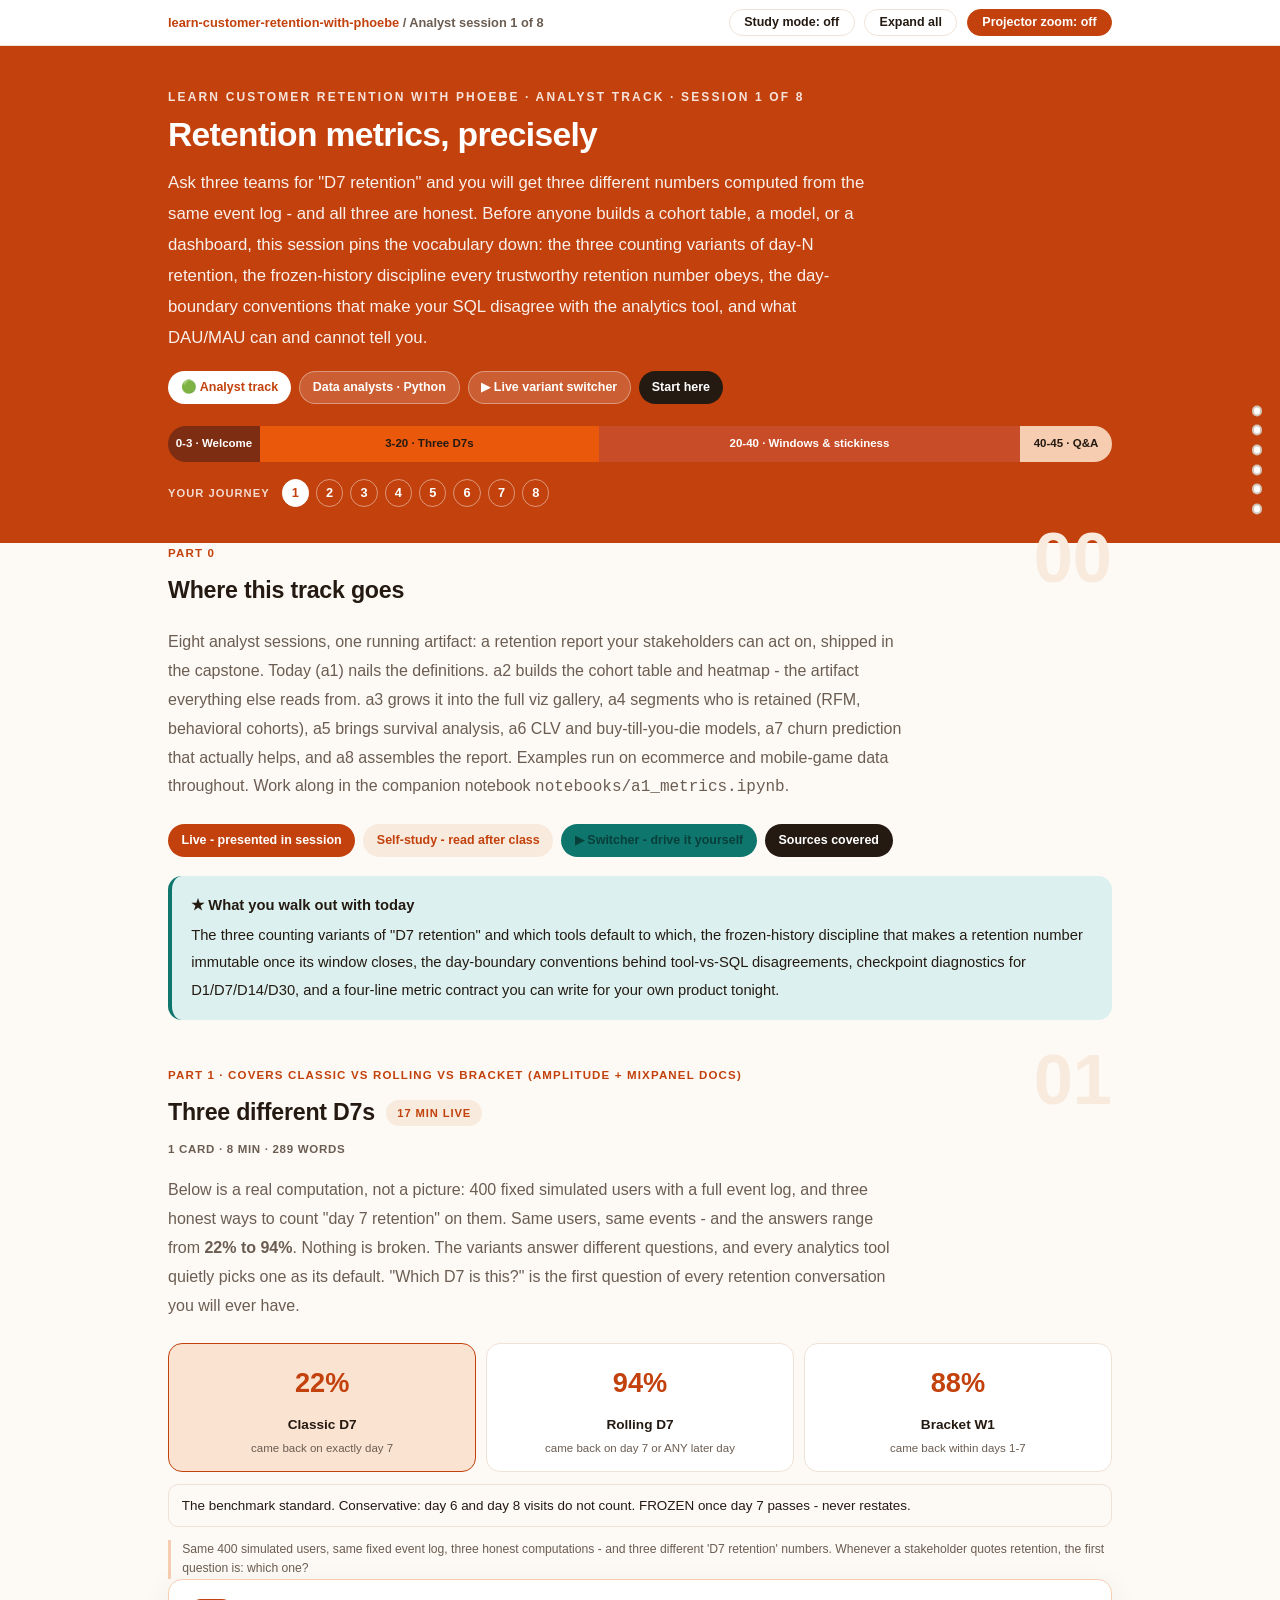
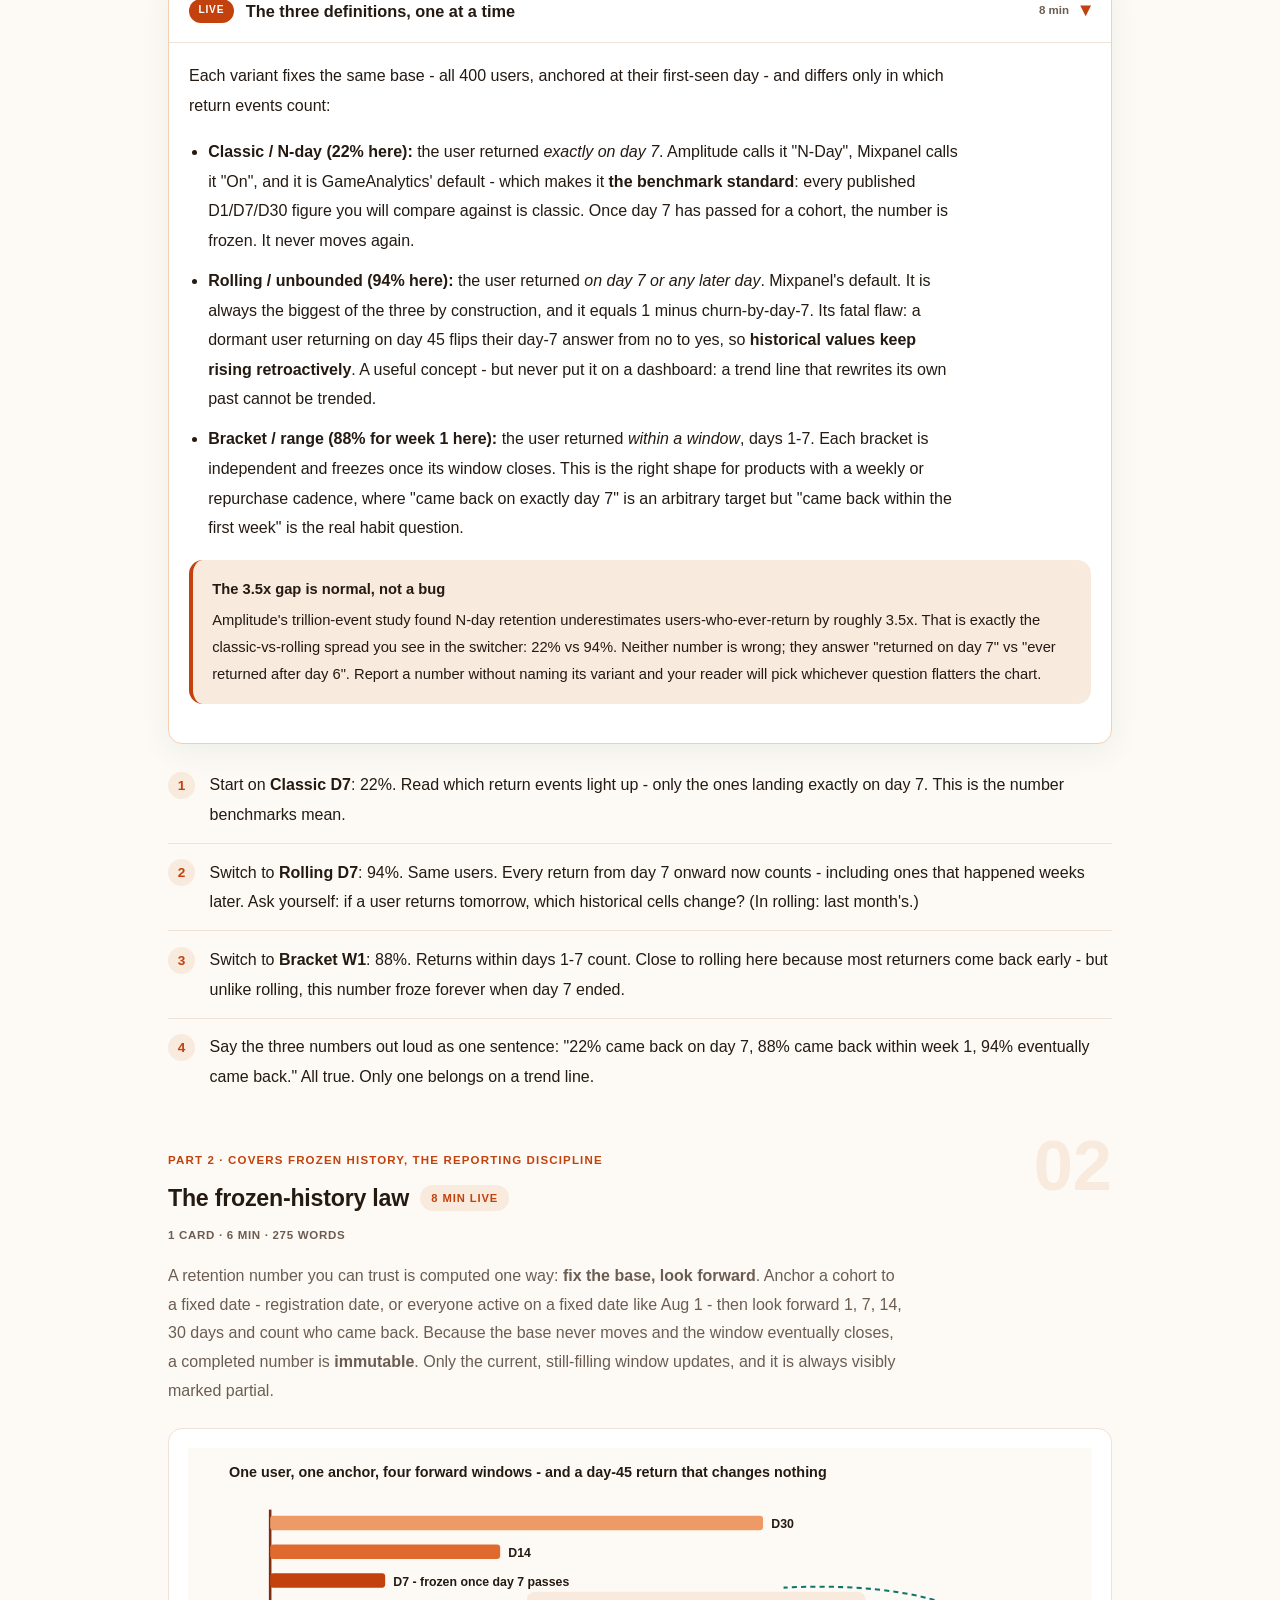
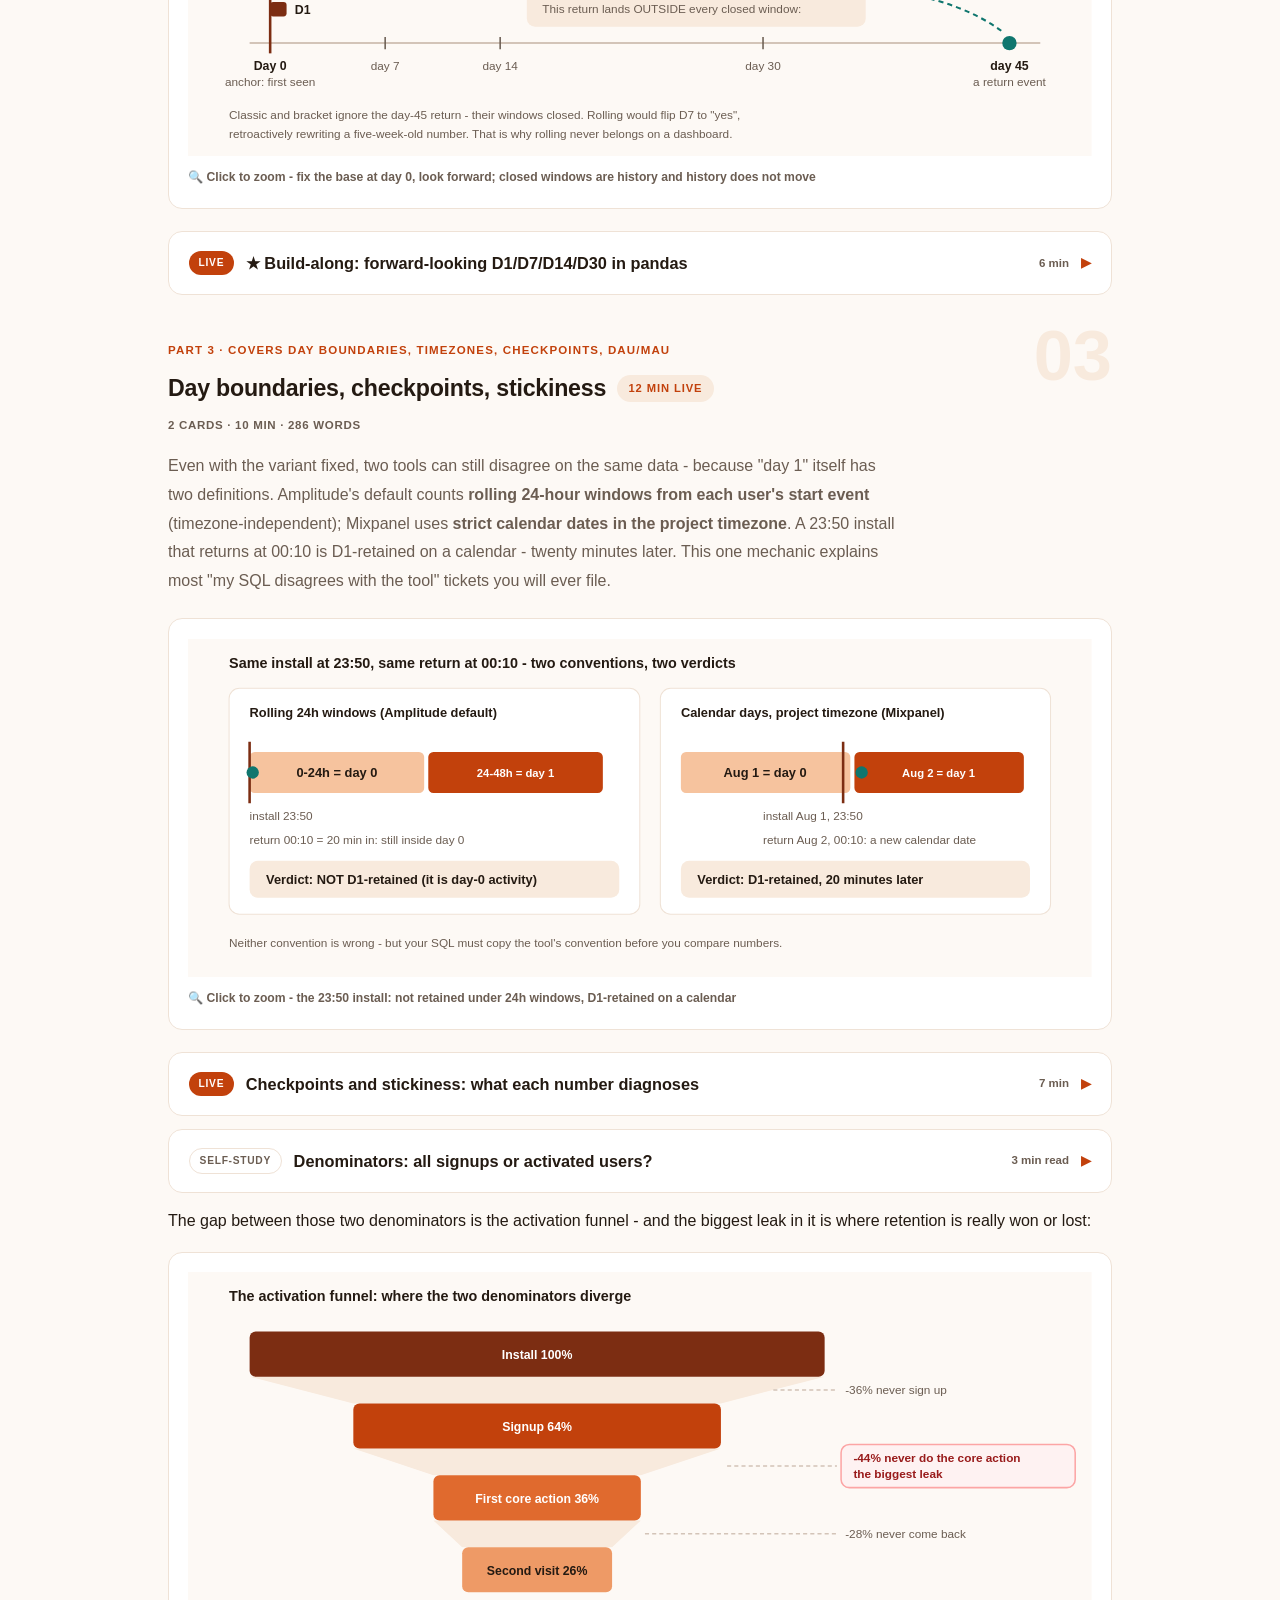
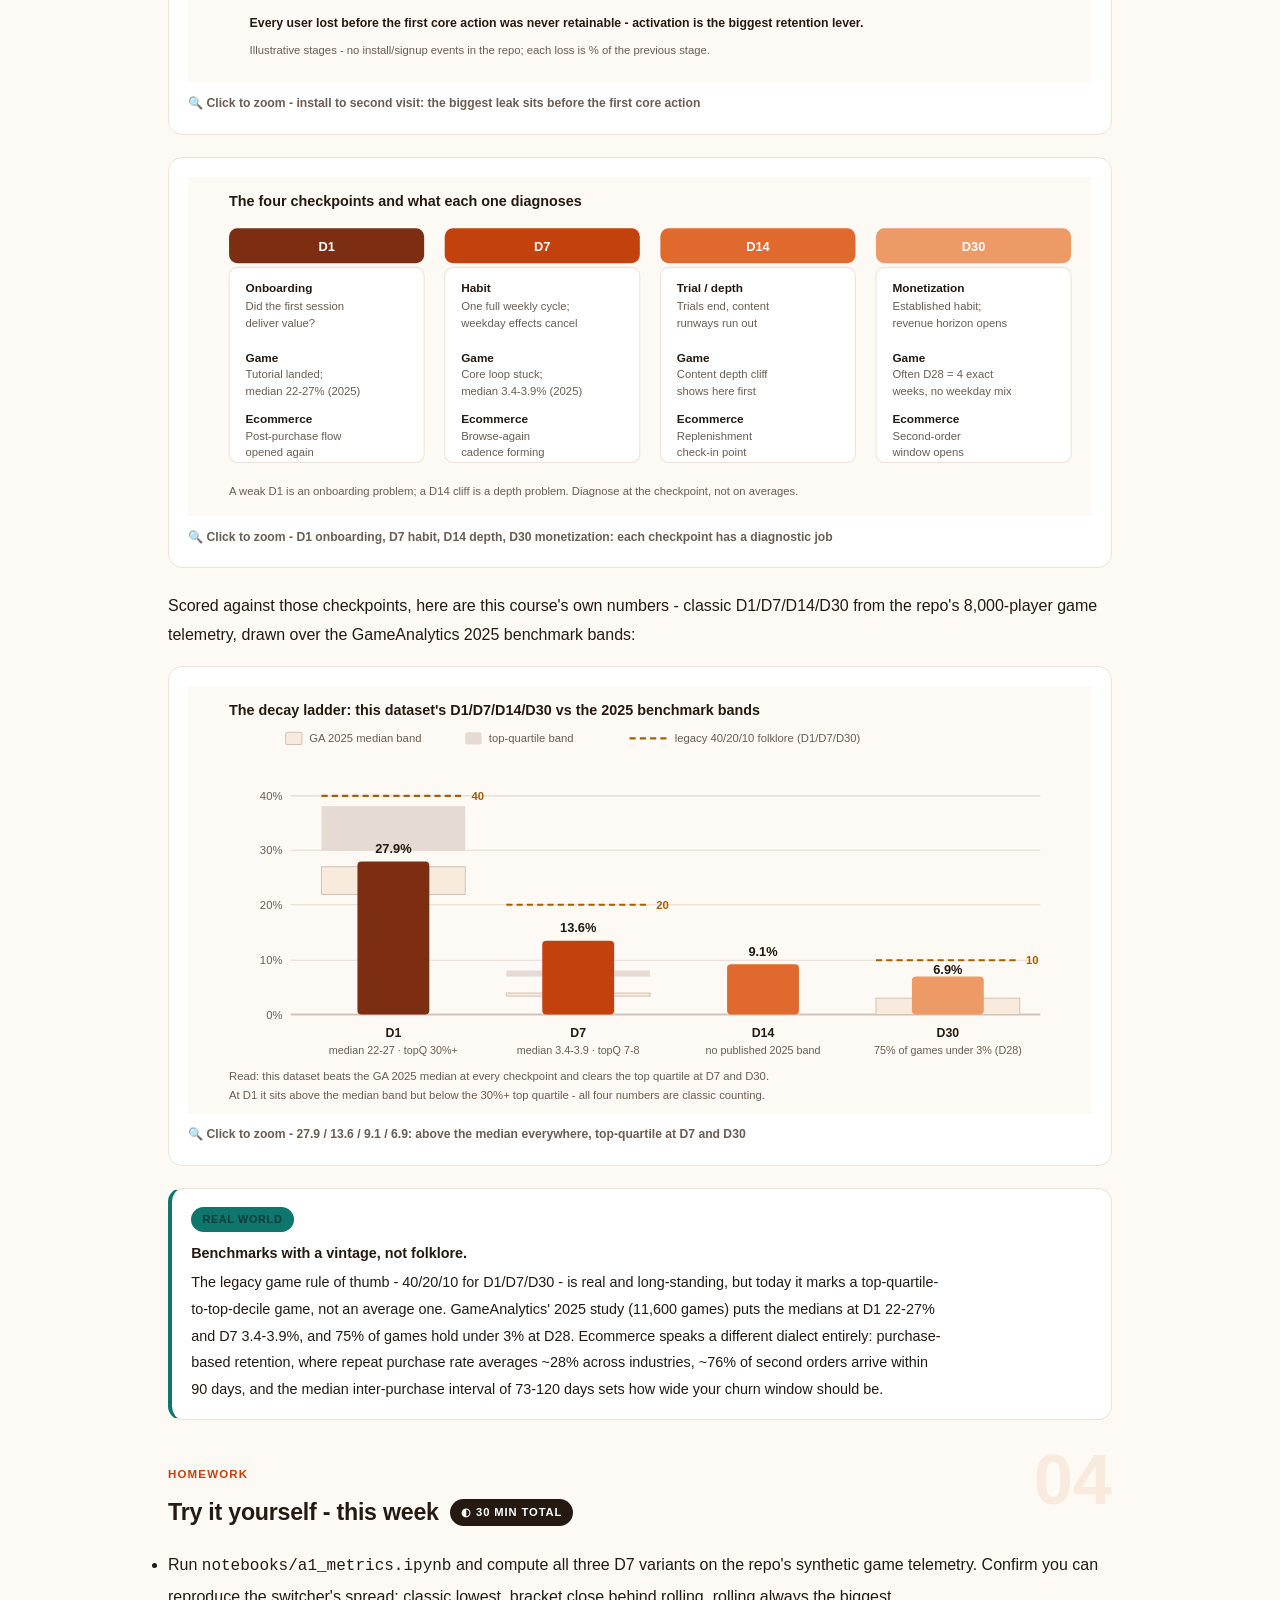
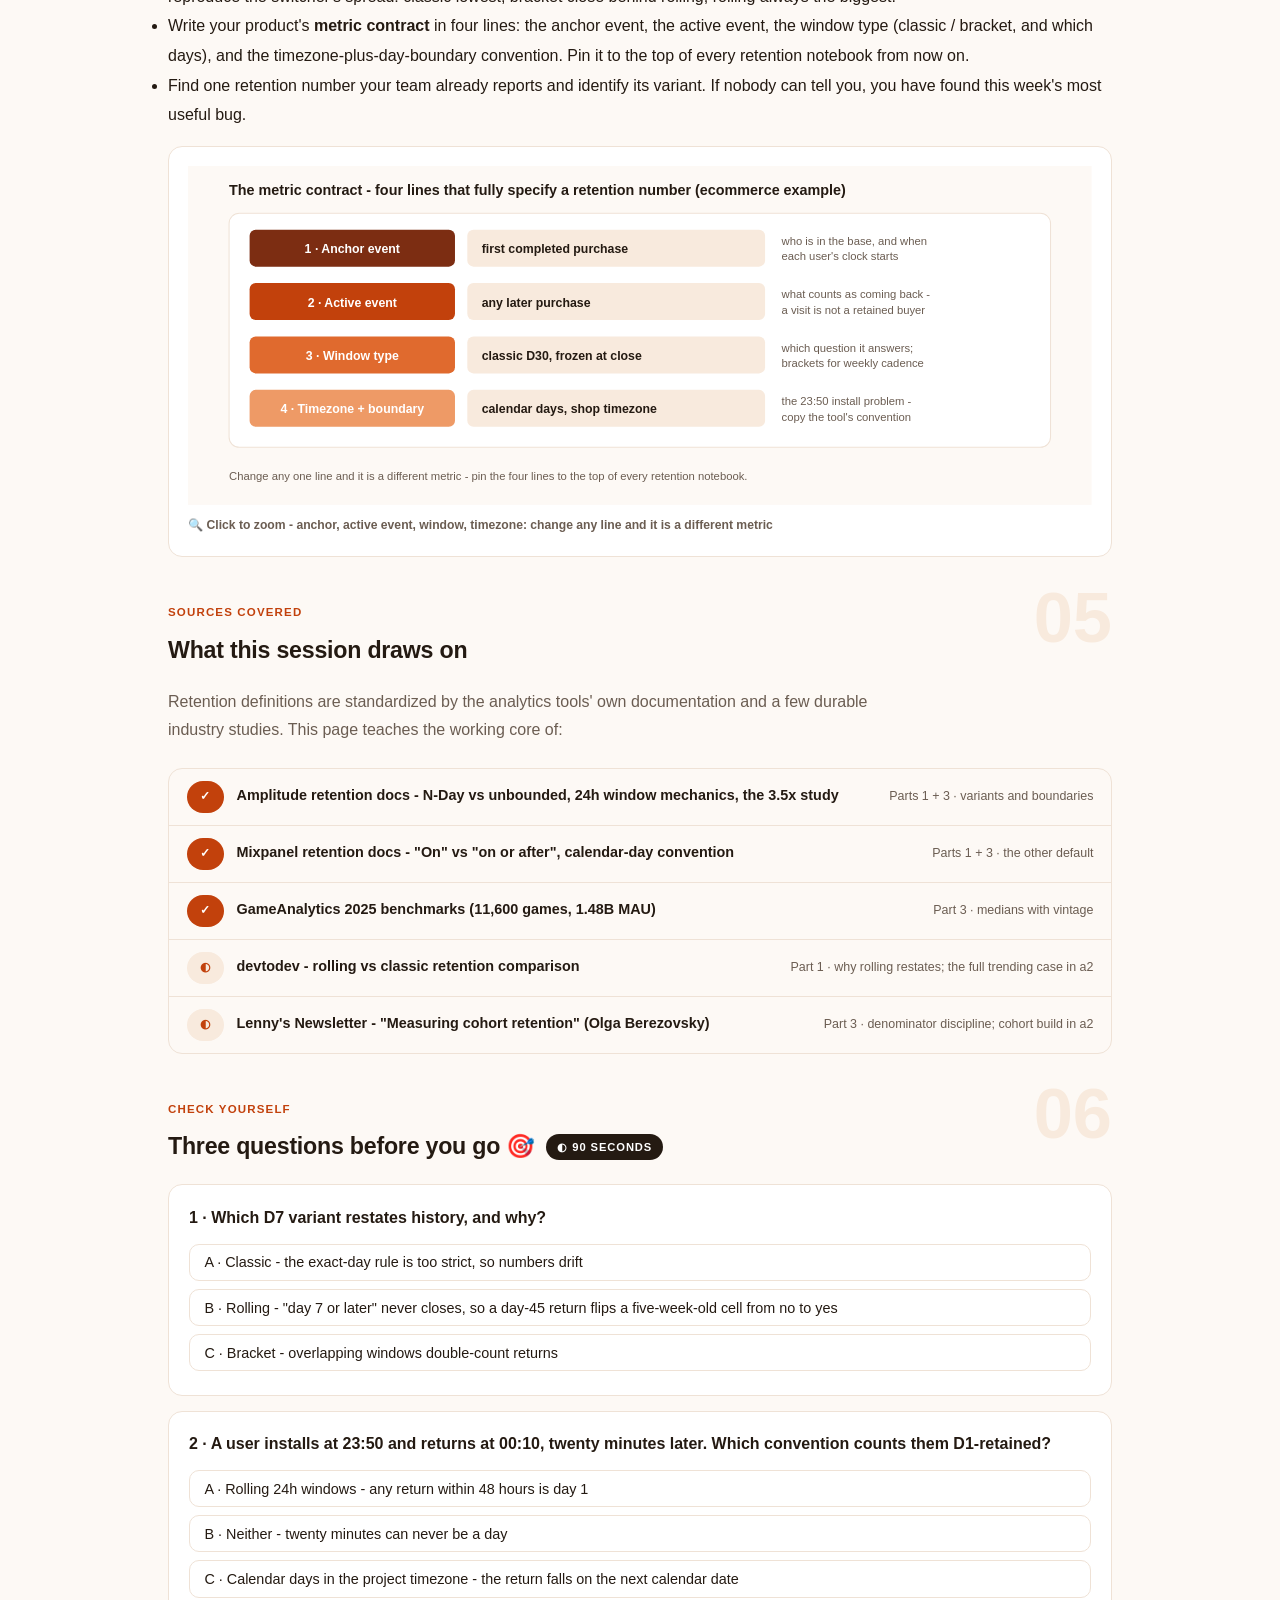
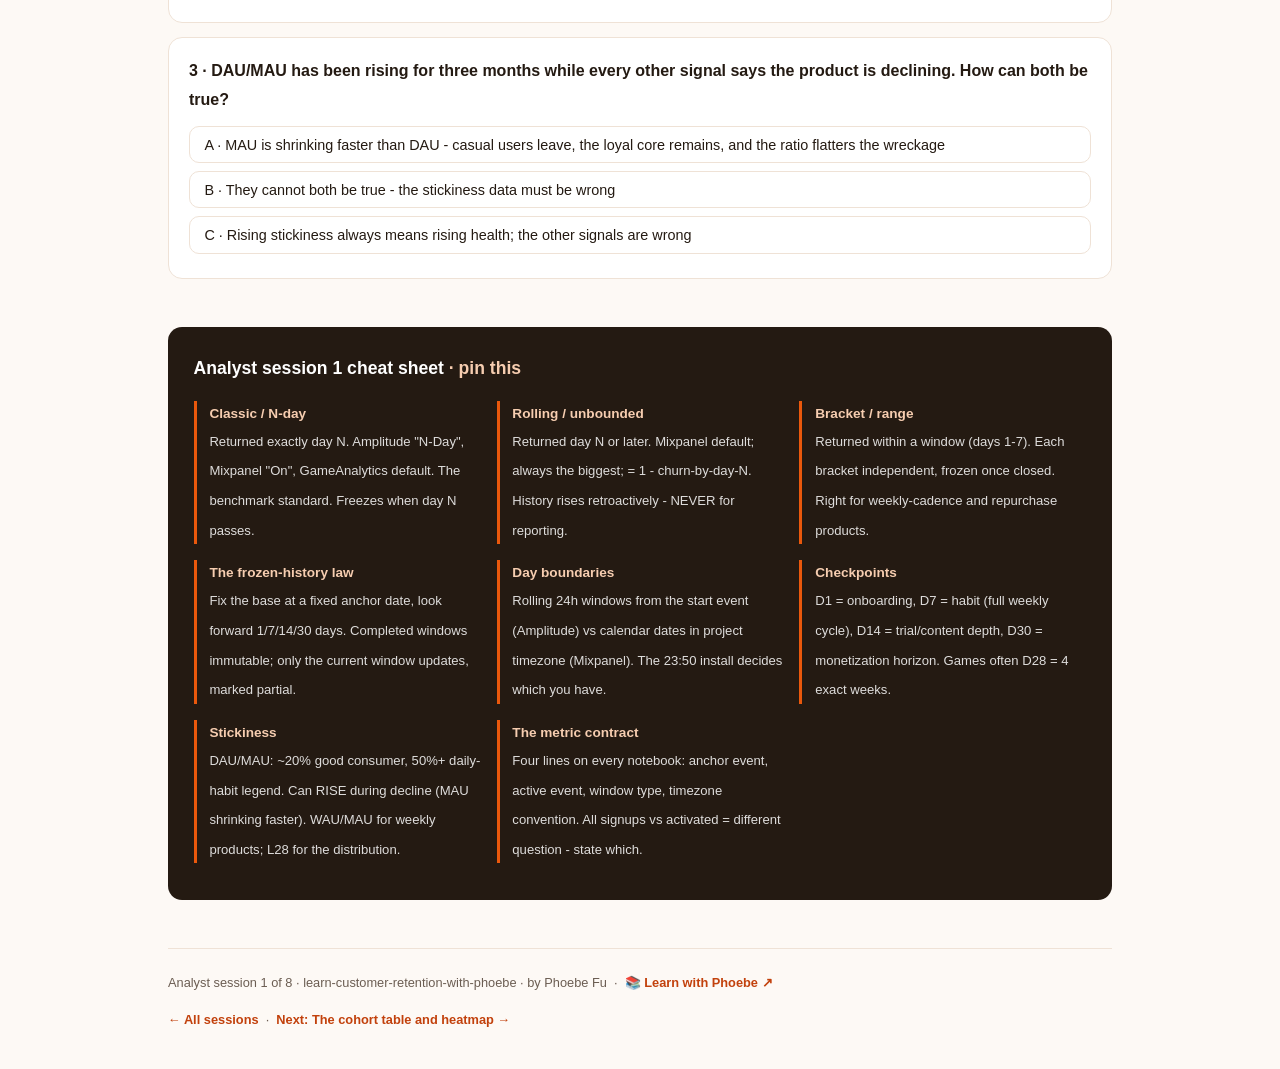
==== commit 5bbfbfc1: "11 new tracking visuals: lifecycle, retention, drop-off, RFM monitoring Real computed numbers throug" ====
--- a/courses/a1-retention-metrics-precisely.html
+++ b/courses/a1-retention-metrics-precisely.html
@@ -266,6 +266,52 @@
       </div>
     </details>
 
+    <p>The gap between those two denominators is the activation funnel - and the biggest leak in it is where retention is really won or lost:</p>
+
+    <figure class="zoomable">
+      <svg viewBox="0 0 880 400" xmlns="http://www.w3.org/2000/svg" role="img" aria-label="Illustrative activation funnel with four narrowing stages: install at 100 percent, signup at 64 percent, first core action at 36 percent, and second visit at 26 percent. Per-step losses are labeled: 36 percent never sign up, 44 percent of signups never do the core action, which is highlighted as the biggest leak, and 28 percent never come back. Every user lost before the first core action was never retainable, which makes activation the biggest retention lever.">
+        <style>
+          .a1afT { font: 700 14px Inter, sans-serif; fill: #241A12; }
+          .a1afW { font: 700 12px Inter, sans-serif; fill: #FFFFFF; }
+          .a1afC { font: 700 12px Inter, sans-serif; fill: #241A12; }
+          .a1afK { font: 600 12px Inter, sans-serif; fill: #241A12; }
+          .a1afB { font: 400 11.5px Inter, sans-serif; fill: #6B5D52; }
+          .a1afN { font: 400 11px Inter, sans-serif; fill: #6B5D52; }
+          .a1afR { font: 700 11.5px Inter, sans-serif; fill: #991B1B; }
+        </style>
+        <rect x="0" y="0" width="880" height="400" fill="#FDF9F5"/>
+        <text class="a1afT" x="40" y="28">The activation funnel: where the two denominators diverge</text>
+
+        <polygon points="60,102 620,102 519,128 161,128" fill="#F8EADD"/>
+        <polygon points="161,172 519,172 441,198 239,198" fill="#F8EADD"/>
+        <polygon points="239,242 441,242 413,268 267,268" fill="#F8EADD"/>
+
+        <rect x="60" y="58" width="560" height="44" rx="6" fill="#7C2D12"/>
+        <text class="a1afW" x="340" y="85" text-anchor="middle">Install 100%</text>
+        <rect x="161" y="128" width="358" height="44" rx="6" fill="#C2410C"/>
+        <text class="a1afW" x="340" y="155" text-anchor="middle">Signup 64%</text>
+        <rect x="239" y="198" width="202" height="44" rx="6" fill="#E06A2E"/>
+        <text class="a1afW" x="340" y="225" text-anchor="middle">First core action 36%</text>
+        <rect x="267" y="268" width="146" height="44" rx="6" fill="#EE9A66"/>
+        <text class="a1afC" x="340" y="295" text-anchor="middle">Second visit 26%</text>
+
+        <line x1="570" y1="115" x2="632" y2="115" stroke="#D3C4B8" stroke-width="1.5" stroke-dasharray="4 3"/>
+        <text class="a1afB" x="640" y="119">-36% never sign up</text>
+
+        <line x1="525" y1="189" x2="632" y2="189" stroke="#D3C4B8" stroke-width="1.5" stroke-dasharray="4 3"/>
+        <rect x="636" y="168" width="228" height="42" rx="8" fill="#FEF2F2" stroke="#FCA5A5" stroke-width="1.5"/>
+        <text class="a1afR" x="648" y="185">-44% never do the core action</text>
+        <text class="a1afR" x="648" y="201">the biggest leak</text>
+
+        <line x1="445" y1="255" x2="632" y2="255" stroke="#D3C4B8" stroke-width="1.5" stroke-dasharray="4 3"/>
+        <text class="a1afB" x="640" y="259">-28% never come back</text>
+
+        <text class="a1afK" x="60" y="346">Every user lost before the first core action was never retainable - activation is the biggest retention lever.</text>
+        <text class="a1afN" x="60" y="372">Illustrative stages - no install/signup events in the repo; each loss is % of the previous stage.</text>
+      </svg>
+      <figcaption>🔍 Click to zoom - install to second visit: the biggest leak sits before the first core action</figcaption>
+    </figure>
+
     <figure class="zoomable">
       <svg viewBox="0 0 880 330" xmlns="http://www.w3.org/2000/svg" role="img" aria-label="Four checkpoint columns for D1, D7, D14 and D30. Each column names what the checkpoint diagnoses, with one example row for games and one for ecommerce. D1 diagnoses onboarding, D7 habit formation, D14 trial and content depth, D30 the monetization horizon, with games often using D28.">
         <style>
@@ -334,6 +380,77 @@
       <figcaption>🔍 Click to zoom - D1 onboarding, D7 habit, D14 depth, D30 monetization: each checkpoint has a diagnostic job</figcaption>
     </figure>
 
+    <p>Scored against those checkpoints, here are this course's own numbers - classic D1/D7/D14/D30 from the repo's 8,000-player game telemetry, drawn over the GameAnalytics 2025 benchmark bands:</p>
+
+    <figure class="zoomable">
+      <svg viewBox="0 0 880 416" xmlns="http://www.w3.org/2000/svg" role="img" aria-label="Bar chart of this dataset's classic retention at the four checkpoints: D1 27.9 percent, D7 13.6 percent, D14 9.1 percent, D30 6.9 percent. Shaded bands behind the bars mark the GameAnalytics 2025 median and top-quartile ranges per checkpoint, and dashed lines above mark the legacy 40 20 10 folklore. The dataset beats the 2025 median at every checkpoint and clears the top quartile at D7 and D30; at D1 it is above the median band but below the 30 percent plus top quartile.">
+        <style>
+          .a1dlT { font: 700 14px Inter, sans-serif; fill: #241A12; }
+          .a1dlL { font: 600 12px Inter, sans-serif; fill: #241A12; }
+          .a1dlV { font: 700 12.5px Inter, sans-serif; fill: #241A12; }
+          .a1dlN { font: 400 11px Inter, sans-serif; fill: #6B5D52; }
+          .a1dlS { font: 400 10.5px Inter, sans-serif; fill: #6B5D52; }
+          .a1dlF { font: 600 11px Inter, sans-serif; fill: #A16207; }
+        </style>
+        <rect x="0" y="0" width="880" height="416" fill="#FDF9F5"/>
+        <text class="a1dlT" x="40" y="28">The decay ladder: this dataset's D1/D7/D14/D30 vs the 2025 benchmark bands</text>
+
+        <rect x="95" y="45" width="16" height="12" rx="2" fill="#F8EADD" stroke="#D3C4B8"/>
+        <text class="a1dlN" x="118" y="55">GA 2025 median band</text>
+        <rect x="270" y="45" width="16" height="12" rx="2" fill="#D3C4B8" opacity="0.55"/>
+        <text class="a1dlN" x="293" y="55">top-quartile band</text>
+        <line x1="430" y1="51" x2="466" y2="51" stroke="#A16207" stroke-width="2" stroke-dasharray="6 4"/>
+        <text class="a1dlN" x="474" y="55">legacy 40/20/10 folklore (D1/D7/D30)</text>
+
+        <line x1="100" y1="107" x2="830" y2="107" stroke="#D3C4B8" stroke-width="1" opacity="0.6"/>
+        <text class="a1dlN" x="92" y="111" text-anchor="end">40%</text>
+        <line x1="100" y1="160" x2="830" y2="160" stroke="#D3C4B8" stroke-width="1" opacity="0.6"/>
+        <text class="a1dlN" x="92" y="164" text-anchor="end">30%</text>
+        <line x1="100" y1="213" x2="830" y2="213" stroke="#D3C4B8" stroke-width="1" opacity="0.6"/>
+        <text class="a1dlN" x="92" y="217" text-anchor="end">20%</text>
+        <line x1="100" y1="267" x2="830" y2="267" stroke="#D3C4B8" stroke-width="1" opacity="0.6"/>
+        <text class="a1dlN" x="92" y="271" text-anchor="end">10%</text>
+        <line x1="100" y1="320" x2="830" y2="320" stroke="#D3C4B8" stroke-width="2"/>
+        <text class="a1dlN" x="92" y="324" text-anchor="end">0%</text>
+
+        <rect x="130" y="176" width="140" height="27" fill="#F8EADD" stroke="#D3C4B8" stroke-width="1"/>
+        <rect x="130" y="117" width="140" height="43" fill="#D3C4B8" opacity="0.55"/>
+        <rect x="310" y="299" width="140" height="3" fill="#F8EADD" stroke="#D3C4B8" stroke-width="1"/>
+        <rect x="310" y="277" width="140" height="6" fill="#D3C4B8" opacity="0.55"/>
+        <rect x="670" y="304" width="140" height="16" fill="#F8EADD" stroke="#D3C4B8" stroke-width="1"/>
+
+        <line x1="130" y1="107" x2="270" y2="107" stroke="#A16207" stroke-width="2" stroke-dasharray="6 4"/>
+        <text class="a1dlF" x="276" y="111">40</text>
+        <line x1="310" y1="213" x2="450" y2="213" stroke="#A16207" stroke-width="2" stroke-dasharray="6 4"/>
+        <text class="a1dlF" x="456" y="217">20</text>
+        <line x1="670" y1="267" x2="810" y2="267" stroke="#A16207" stroke-width="2" stroke-dasharray="6 4"/>
+        <text class="a1dlF" x="816" y="271">10</text>
+
+        <rect x="165" y="171" width="70" height="149" rx="4" fill="#7C2D12"/>
+        <rect x="345" y="248" width="70" height="72" rx="4" fill="#C2410C"/>
+        <rect x="525" y="271" width="70" height="49" rx="4" fill="#E06A2E"/>
+        <rect x="705" y="283" width="70" height="37" rx="4" fill="#EE9A66"/>
+
+        <text class="a1dlV" x="200" y="163" text-anchor="middle">27.9%</text>
+        <text class="a1dlV" x="380" y="240" text-anchor="middle">13.6%</text>
+        <text class="a1dlV" x="560" y="263" text-anchor="middle">9.1%</text>
+        <text class="a1dlV" x="740" y="280" text-anchor="middle">6.9%</text>
+
+        <text class="a1dlL" x="200" y="342" text-anchor="middle">D1</text>
+        <text class="a1dlL" x="380" y="342" text-anchor="middle">D7</text>
+        <text class="a1dlL" x="560" y="342" text-anchor="middle">D14</text>
+        <text class="a1dlL" x="740" y="342" text-anchor="middle">D30</text>
+        <text class="a1dlS" x="200" y="358" text-anchor="middle">median 22-27 · topQ 30%+</text>
+        <text class="a1dlS" x="380" y="358" text-anchor="middle">median 3.4-3.9 · topQ 7-8</text>
+        <text class="a1dlS" x="560" y="358" text-anchor="middle">no published 2025 band</text>
+        <text class="a1dlS" x="740" y="358" text-anchor="middle">75% of games under 3% (D28)</text>
+
+        <text class="a1dlN" x="40" y="384">Read: this dataset beats the GA 2025 median at every checkpoint and clears the top quartile at D7 and D30.</text>
+        <text class="a1dlN" x="40" y="402">At D1 it sits above the median band but below the 30%+ top quartile - all four numbers are classic counting.</text>
+      </svg>
+      <figcaption>🔍 Click to zoom - 27.9 / 13.6 / 9.1 / 6.9: above the median everywhere, top-quartile at D7 and D30</figcaption>
+    </figure>
+
     <div class="callout example">
       <span class="ex-pill">Real world</span>
       <p><strong>Benchmarks with a vintage, not folklore.</strong> The legacy game rule of thumb - 40/20/10 for D1/D7/D30 - is real and long-standing, but today it marks a top-quartile-to-top-decile game, not an average one. GameAnalytics' 2025 study (11,600 games) puts the medians at D1 22-27% and D7 3.4-3.9%, and 75% of games hold under 3% at D28. Ecommerce speaks a different dialect entirely: purchase-based retention, where repeat purchase rate averages ~28% across industries, ~76% of second orders arrive within 90 days, and the median inter-purchase interval of 73-120 days sets how wide your churn window should be.</p>
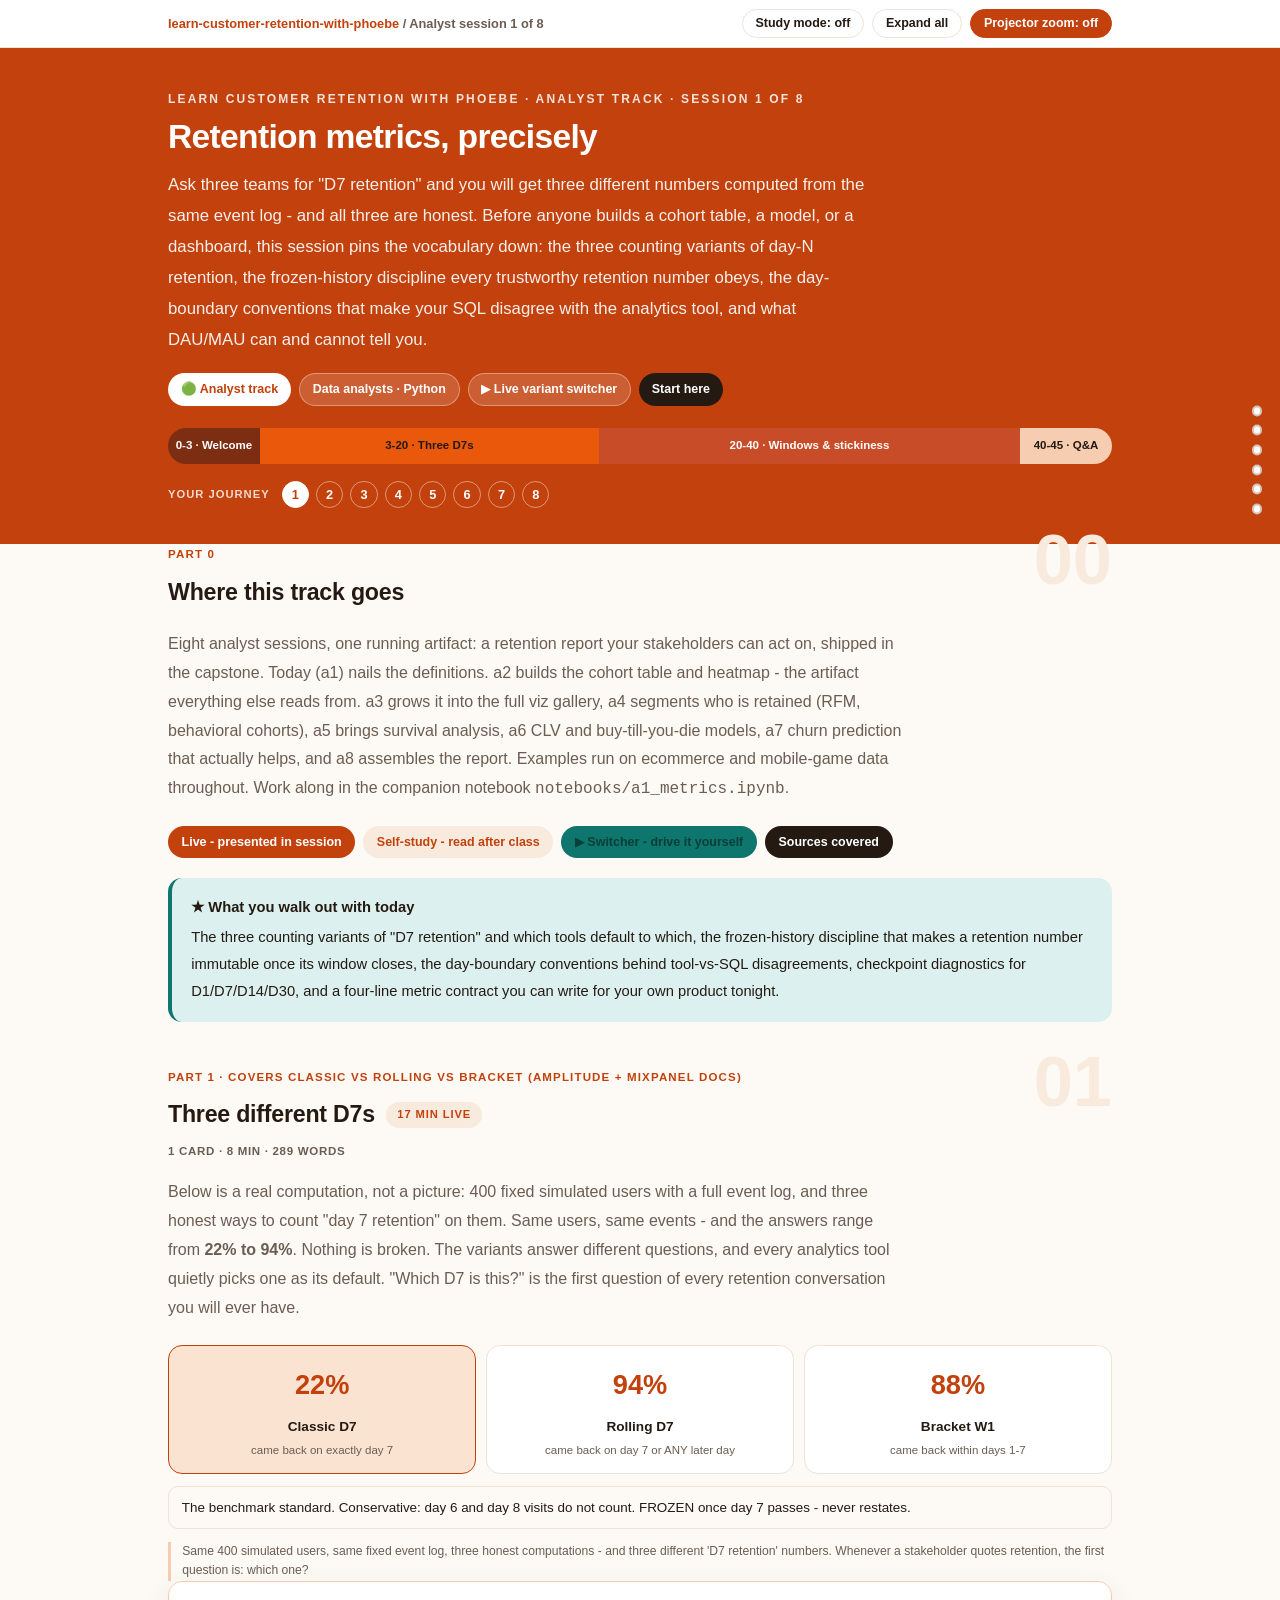
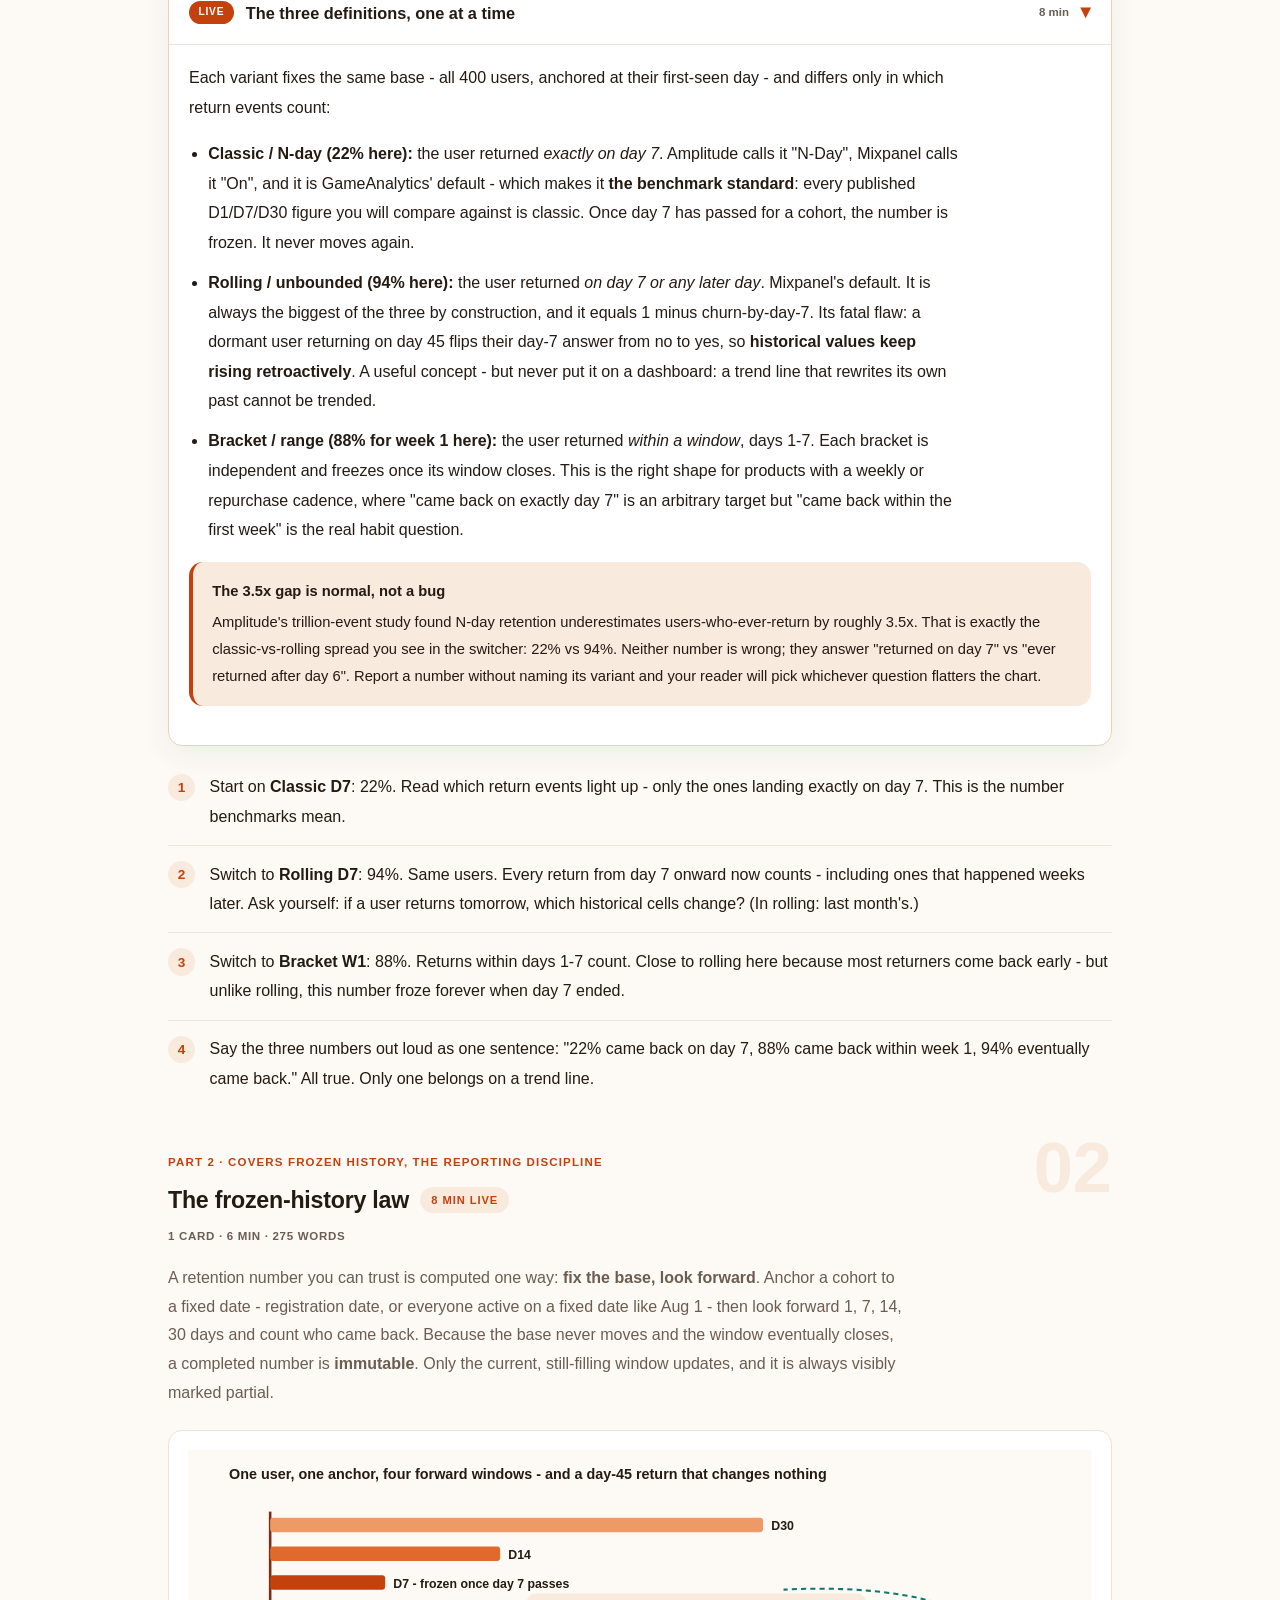
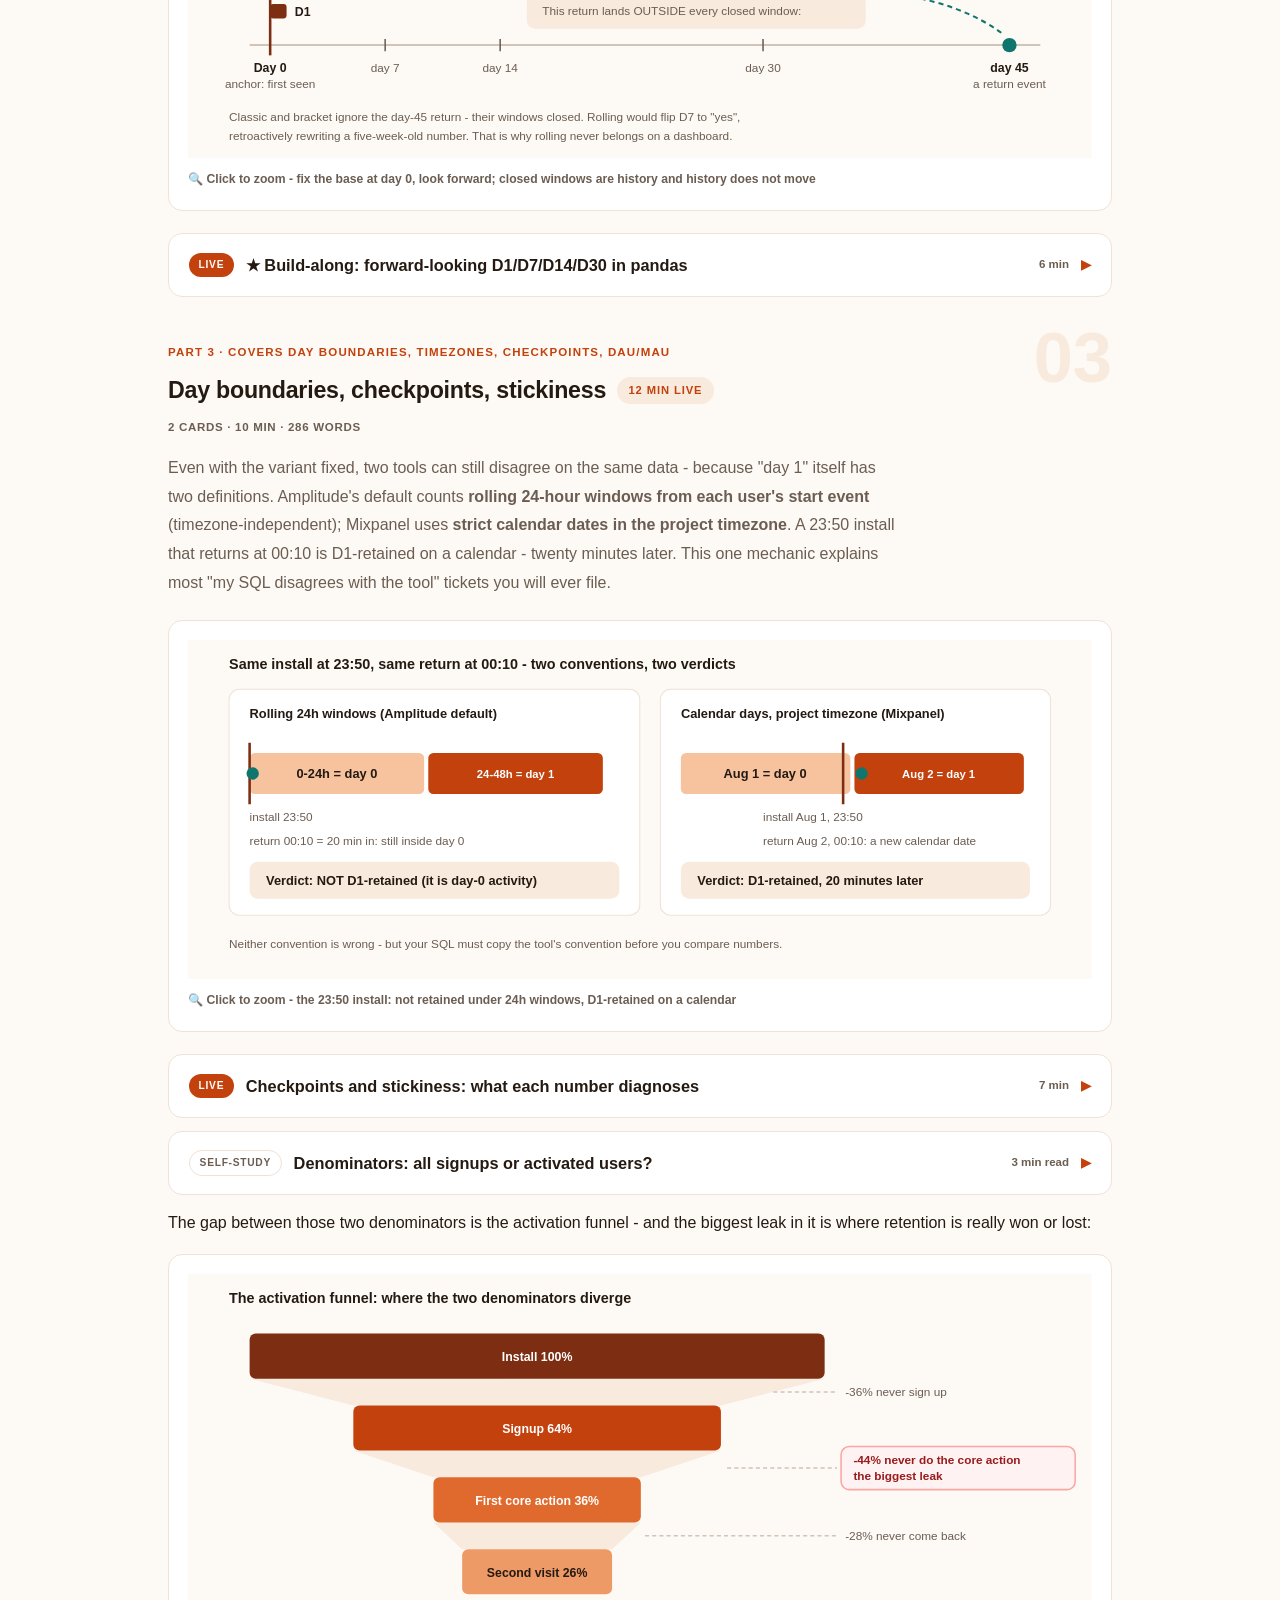
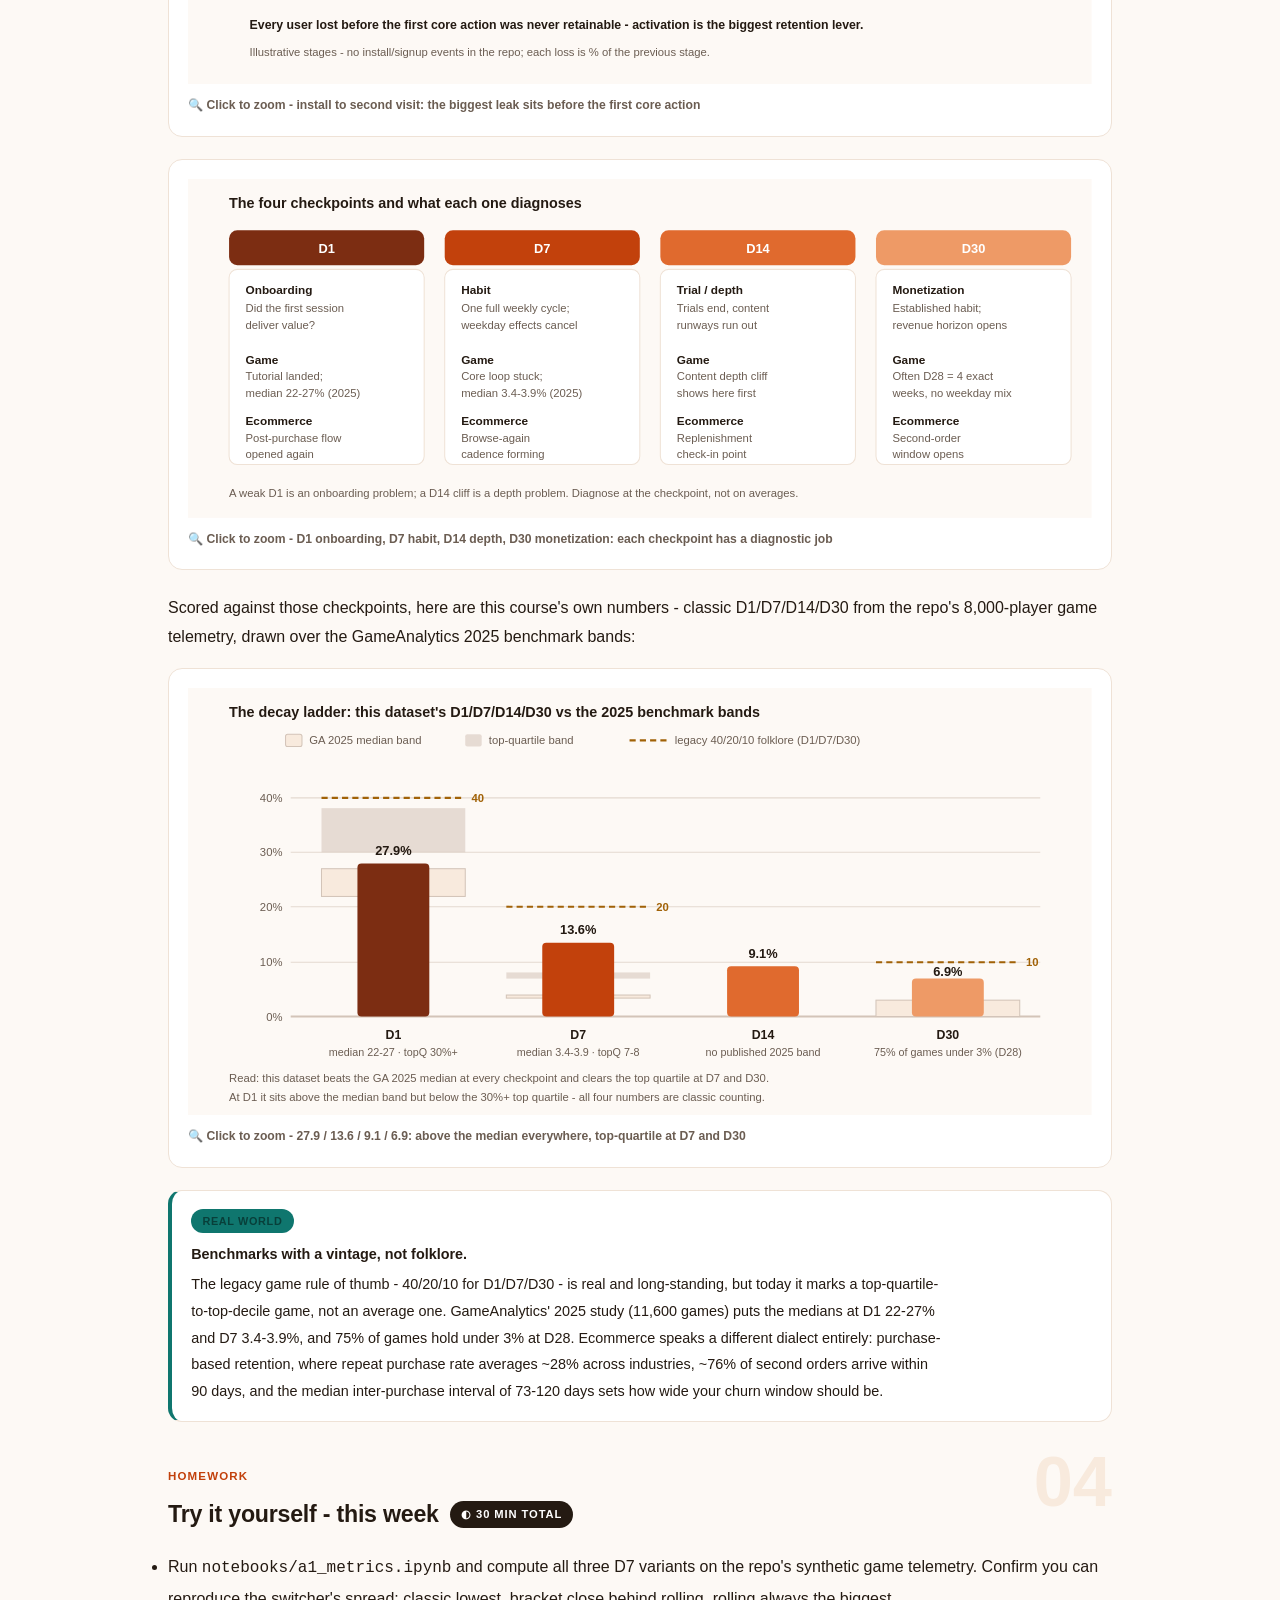
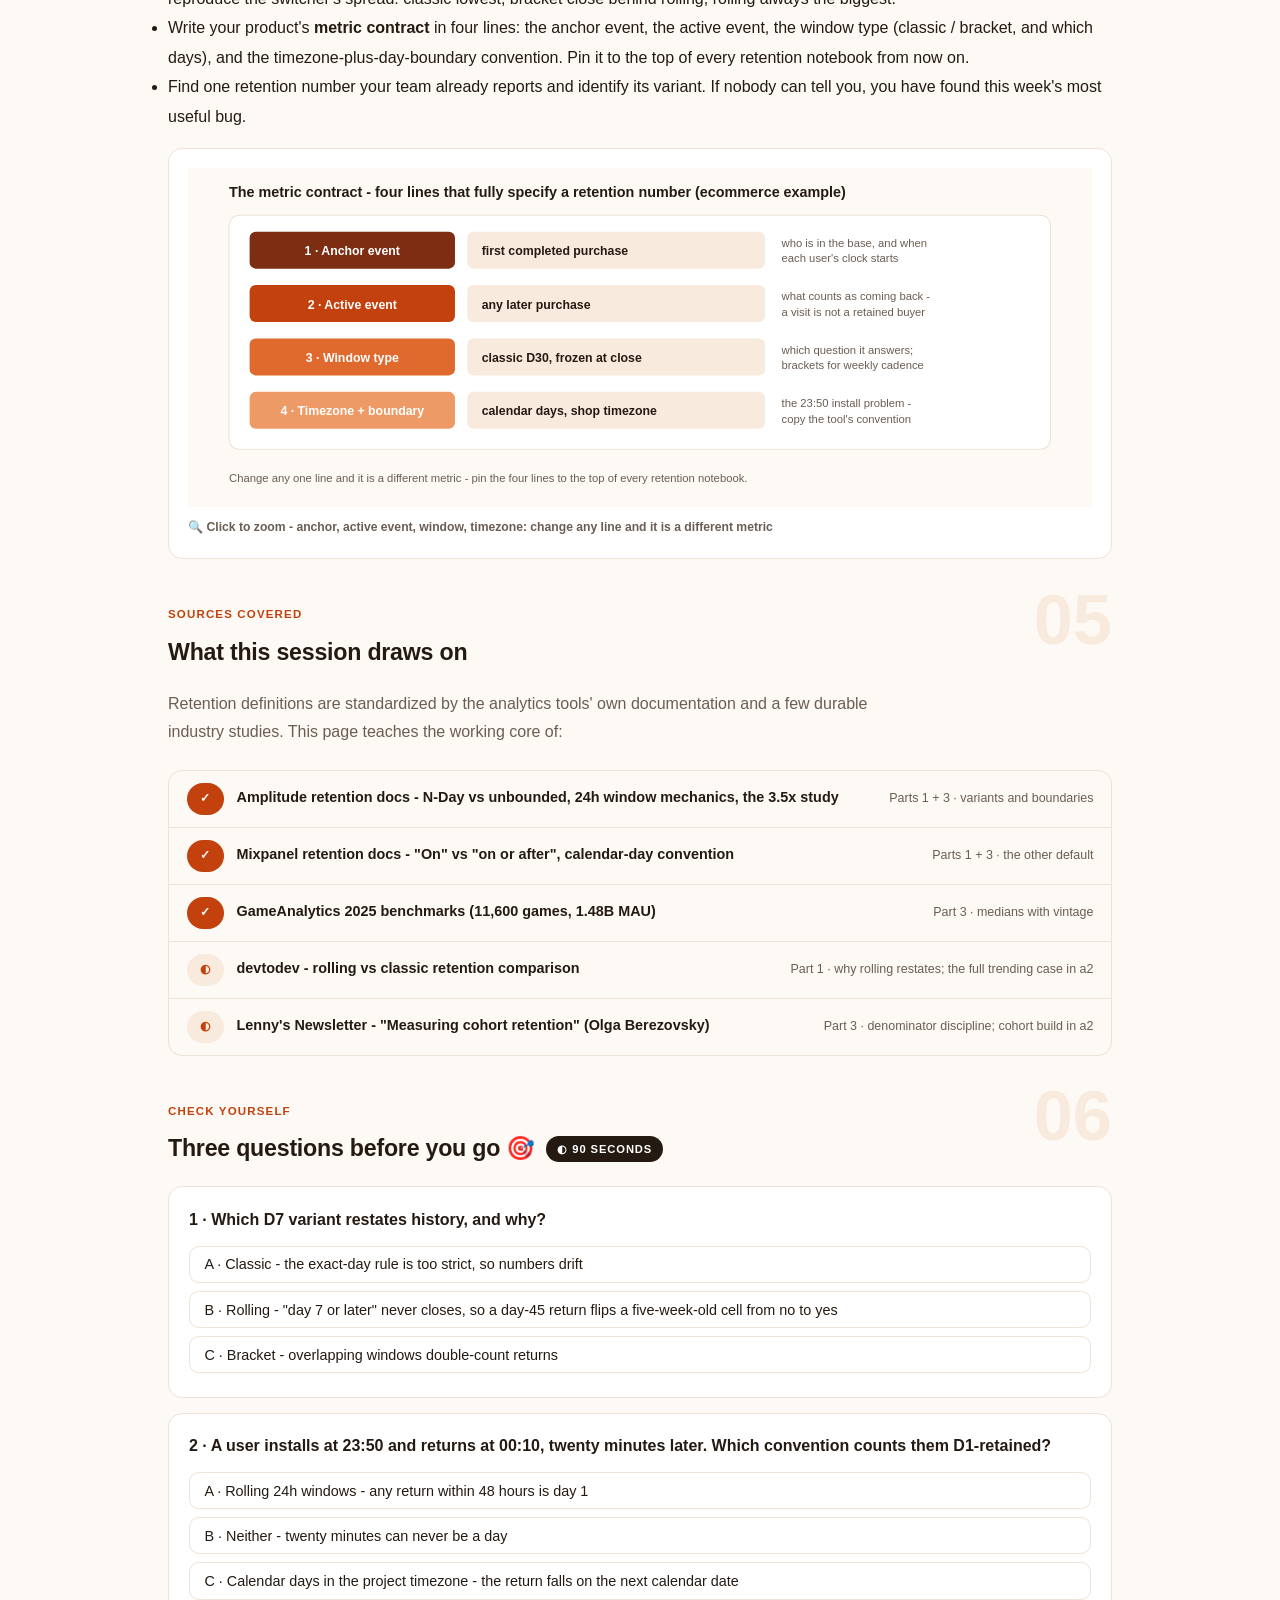
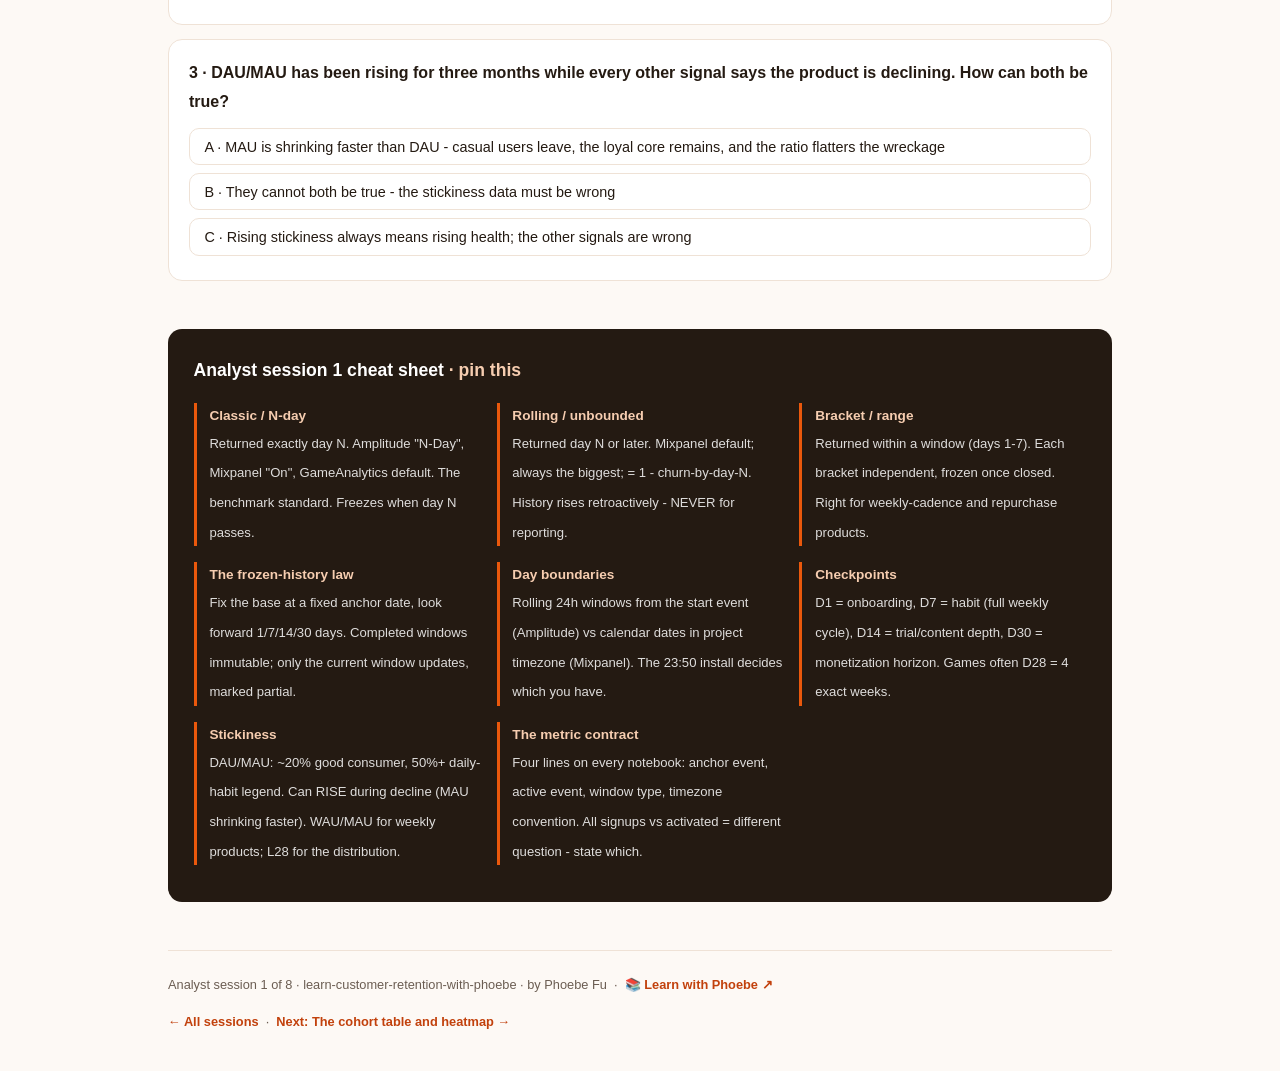
==== commit 935e667a: "Layout: code boxes stack under step text; toolbar is one row Shared-template defect, live estate-wid" ====
--- a/courses/a1-retention-metrics-precisely.html
+++ b/courses/a1-retention-metrics-precisely.html
@@ -19,7 +19,7 @@
 <meta name="twitter:image" content="https://phoebefu6.github.io/learn-customer-retention-with-phoebe/assets/og-cover.png">
 <!-- social:end -->
 <title>Analyst session 1 · Retention metrics, precisely - learn customer retention with phoebe</title>
-<link rel="stylesheet" href="../assets/style.css?v=1">
+<link rel="stylesheet" href="../assets/style.css?v=3">
 </head>
 <body>
 
--- a/assets/style.css
+++ b/assets/style.css
@@ -102,8 +102,9 @@
   border-bottom: 1px solid var(--hairline);
   padding: .55rem 0;
 }
-.toolbar .wrap { display: flex; align-items: center; gap: .6rem; }
-.toolbar .crumb { font-size: .8rem; color: var(--muted); font-weight: 600; margin-right: auto; }
+.toolbar .wrap { display: flex; align-items: center; gap: .5rem; flex-wrap: nowrap; }
+.toolbar .crumb { font-size: .8rem; color: var(--muted); font-weight: 600; margin-right: auto; min-width: 0; white-space: nowrap; overflow: hidden; text-overflow: ellipsis; }
+.toolbar .btn { white-space: nowrap; flex: none; padding: .38rem .8rem; font-size: .78rem; line-height: 1.2; }
 .toolbar .crumb a { color: var(--indigo); text-decoration: none; }
 .btn {
   border: 1px solid var(--hairline);
@@ -303,11 +304,15 @@
 /* ---------- demo steps ---------- */
 .steps { counter-reset: step; margin: .6rem 0 1rem; }
 .step {
-  display: flex;
-  gap: .9rem;
+  display: grid;
+  grid-template-columns: max-content minmax(0, 1fr);
+  column-gap: .9rem;
+  row-gap: .2rem;
   padding: .85rem 0;
   border-bottom: .5px solid var(--hairline);
 }
+.step > * { grid-column: 2; min-width: 0; }
+.step > .prompt-box { margin: .8rem 0 .4rem; }
 .step:last-child { border-bottom: none; }
 .step::before {
   counter-increment: step;
@@ -839,7 +844,10 @@
   /* 44px tap targets */
   details.card summary { min-height: 44px; }
   .qopt { min-height: 44px; display: flex; align-items: center; padding: .7rem .9rem; }
-  .toolbar .btn, .pagefoot a { min-height: 44px; display: inline-flex; align-items: center; }
+  .toolbar .btn, .pagefoot a { min-height: 44px; display: inline-flex; align-items: center; justify-content: center; }
+  .toolbar .crumb, .toolbar #zoom-toggle { display: none; }
+  .toolbar .btn { flex: 1 1 0; padding: .3rem .4rem; font-size: .72rem; }
+  table.clean { display: block; overflow-x: auto; -webkit-overflow-scrolling: touch; }
 }
 
 @media (max-width: 640px) {
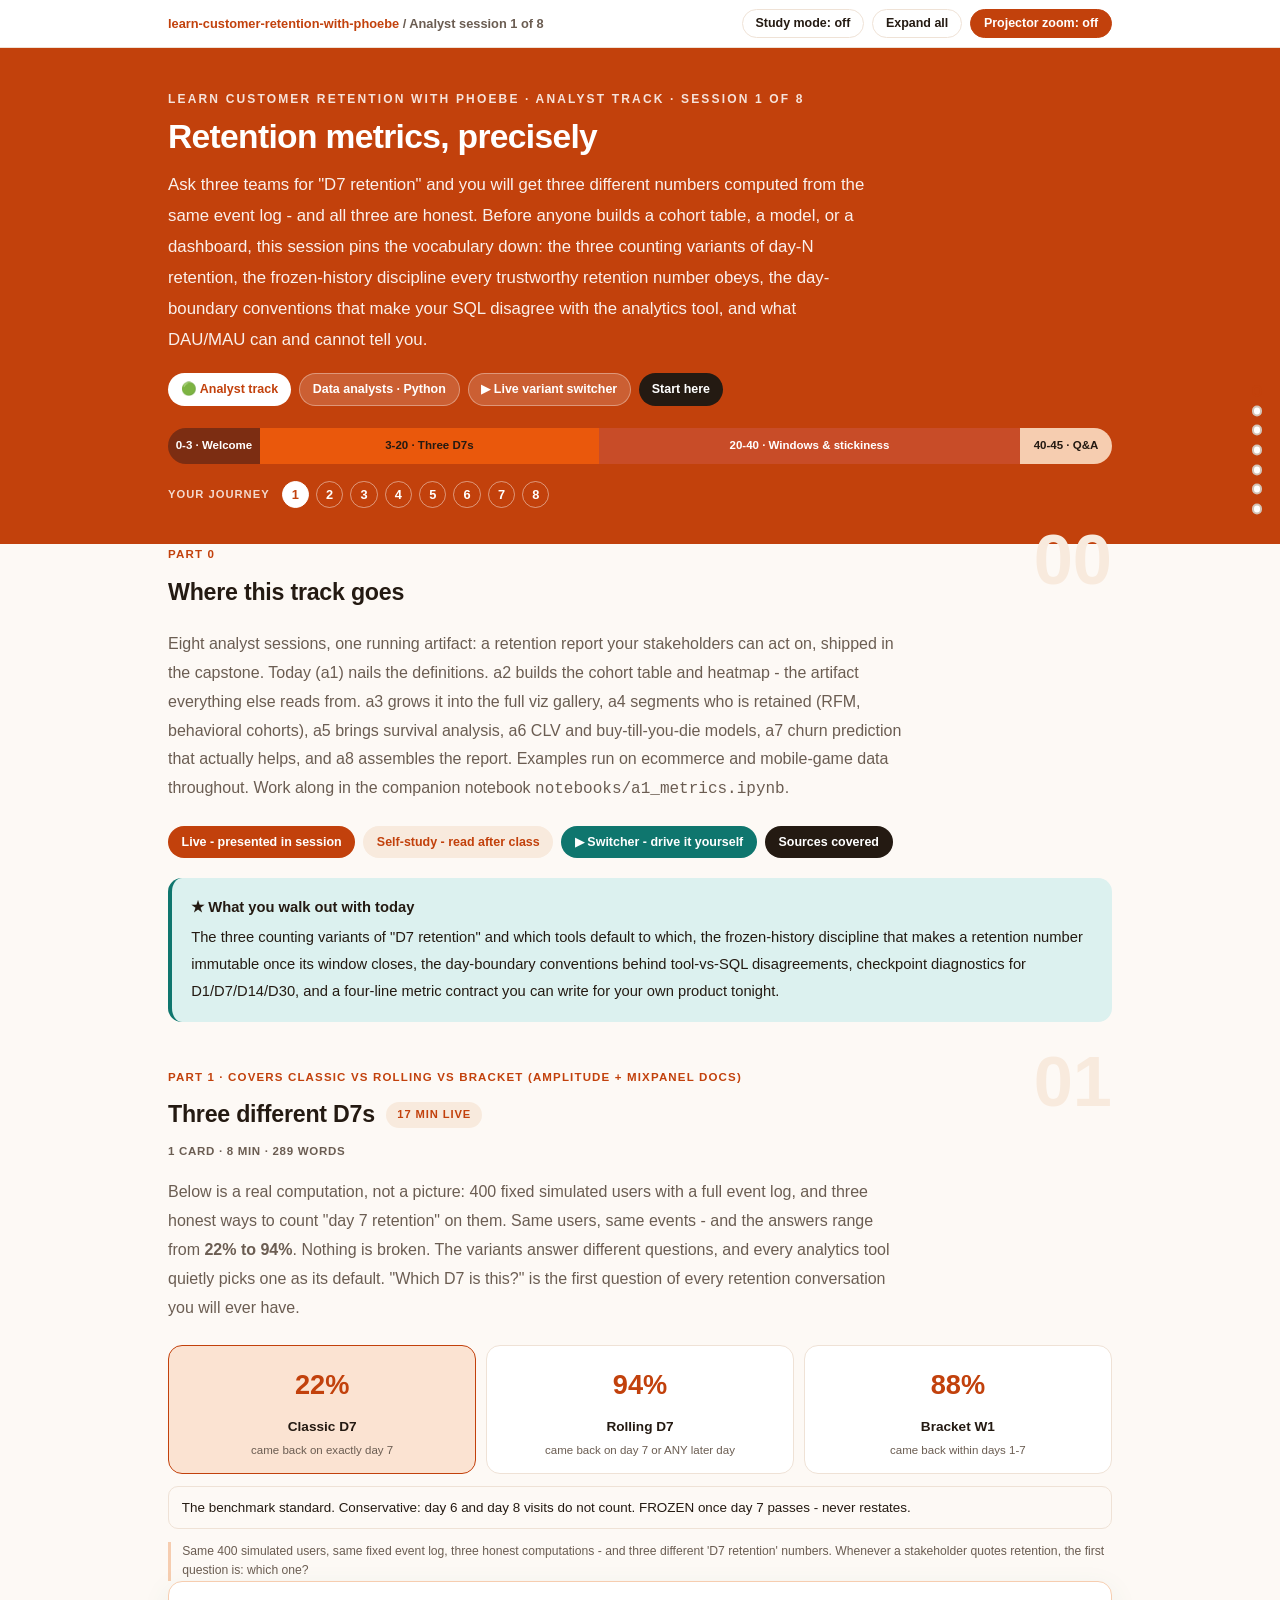
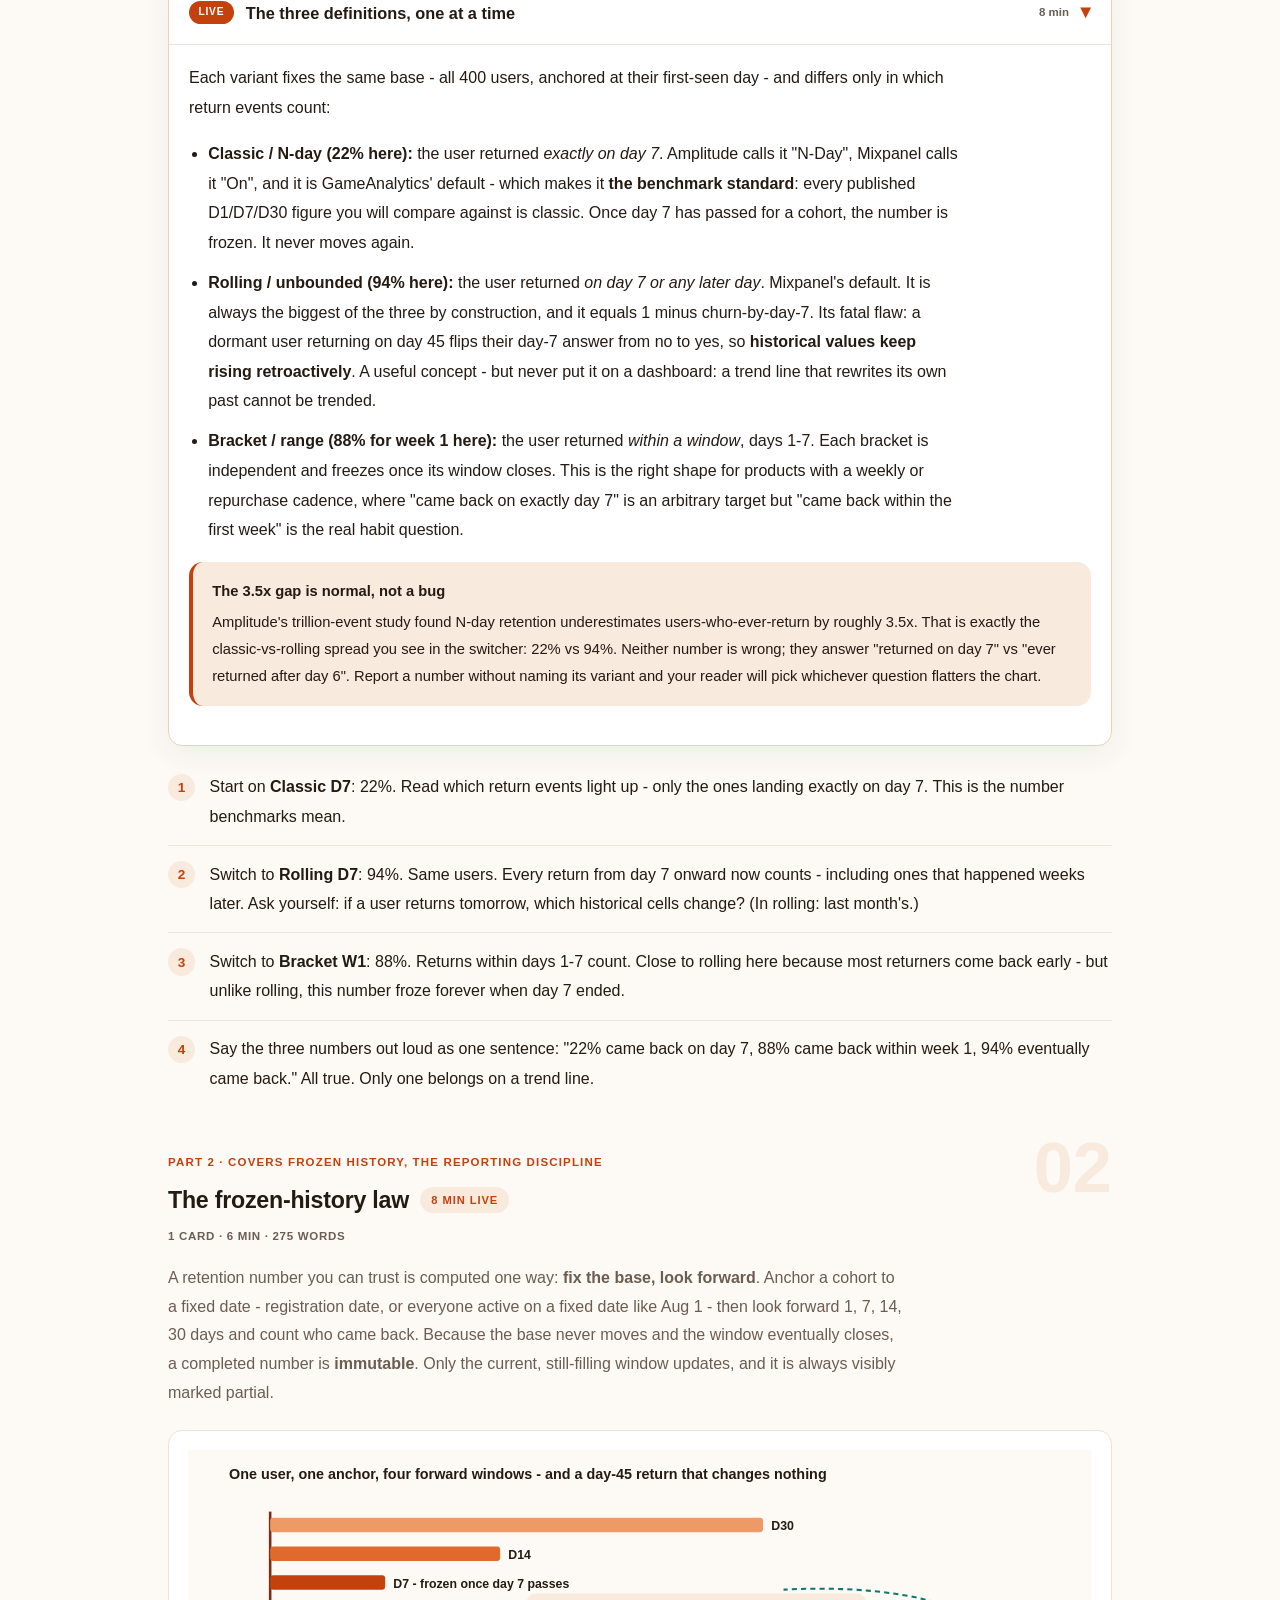
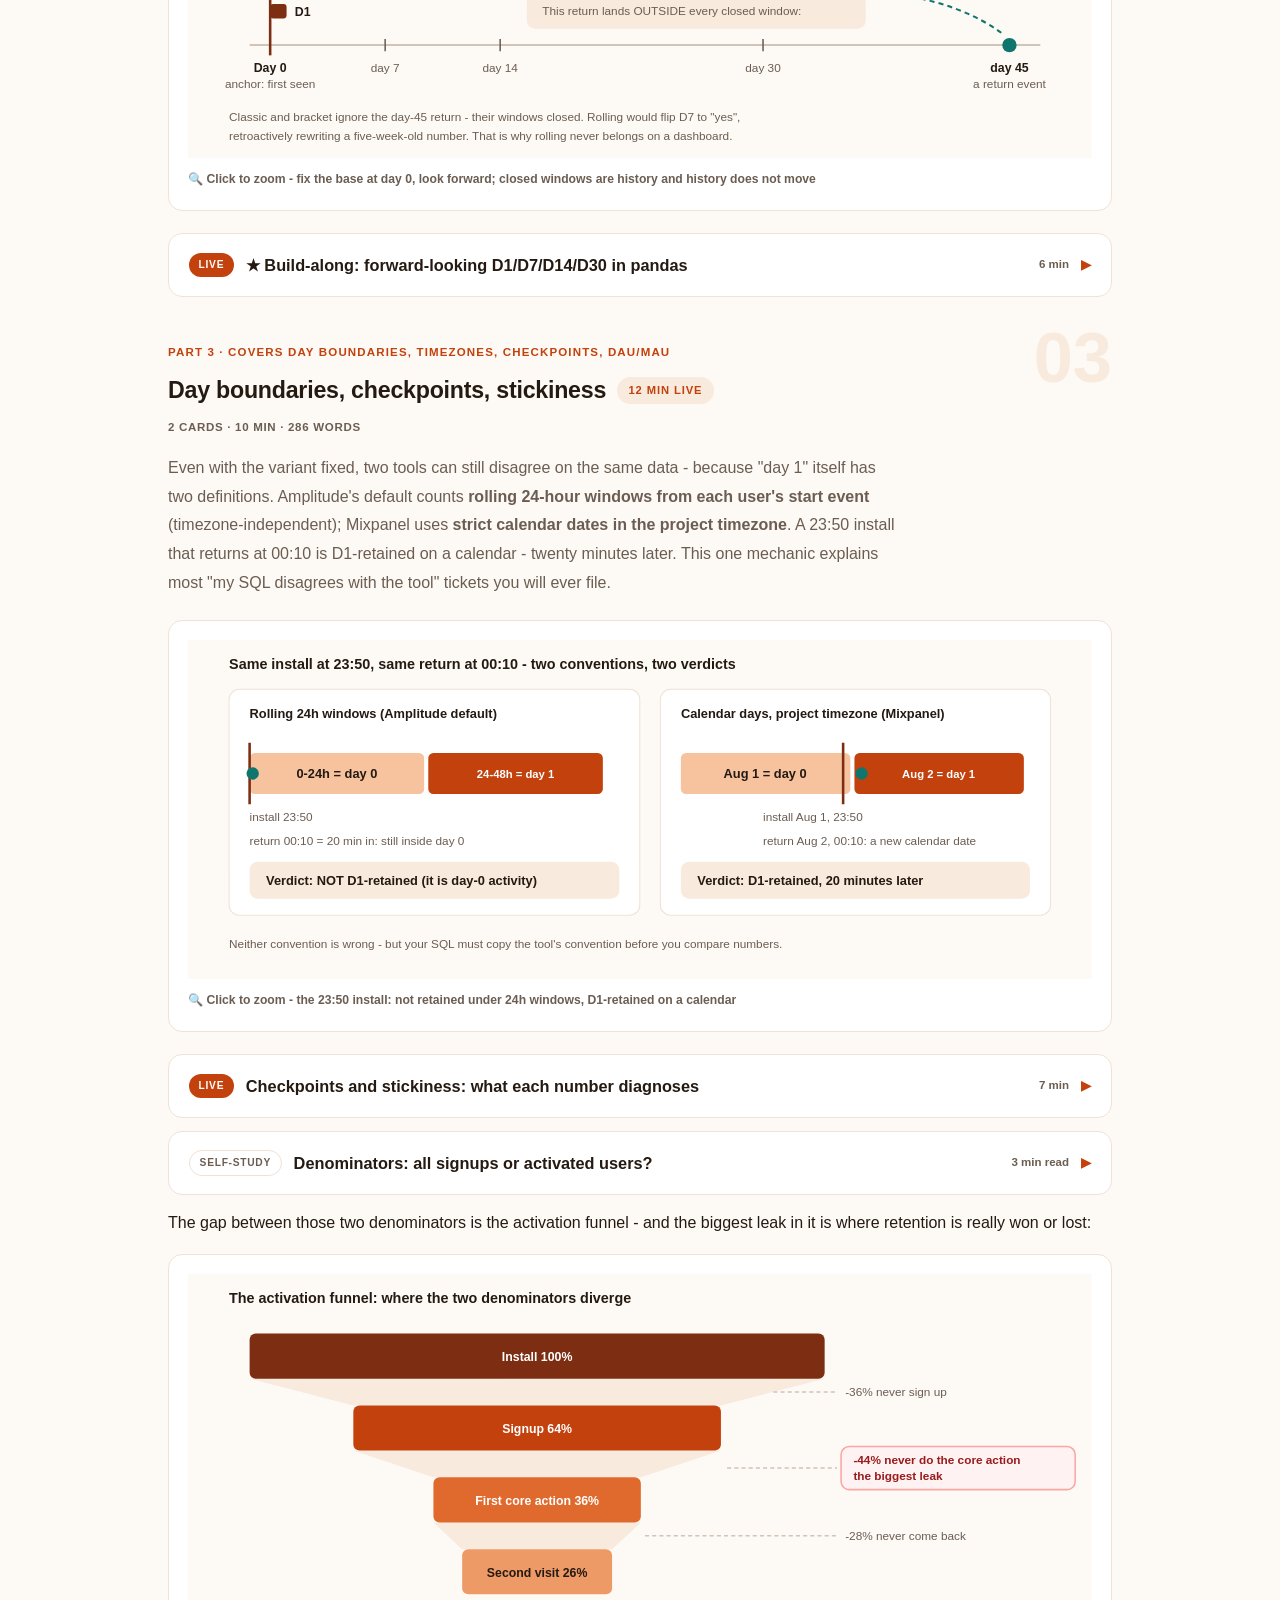
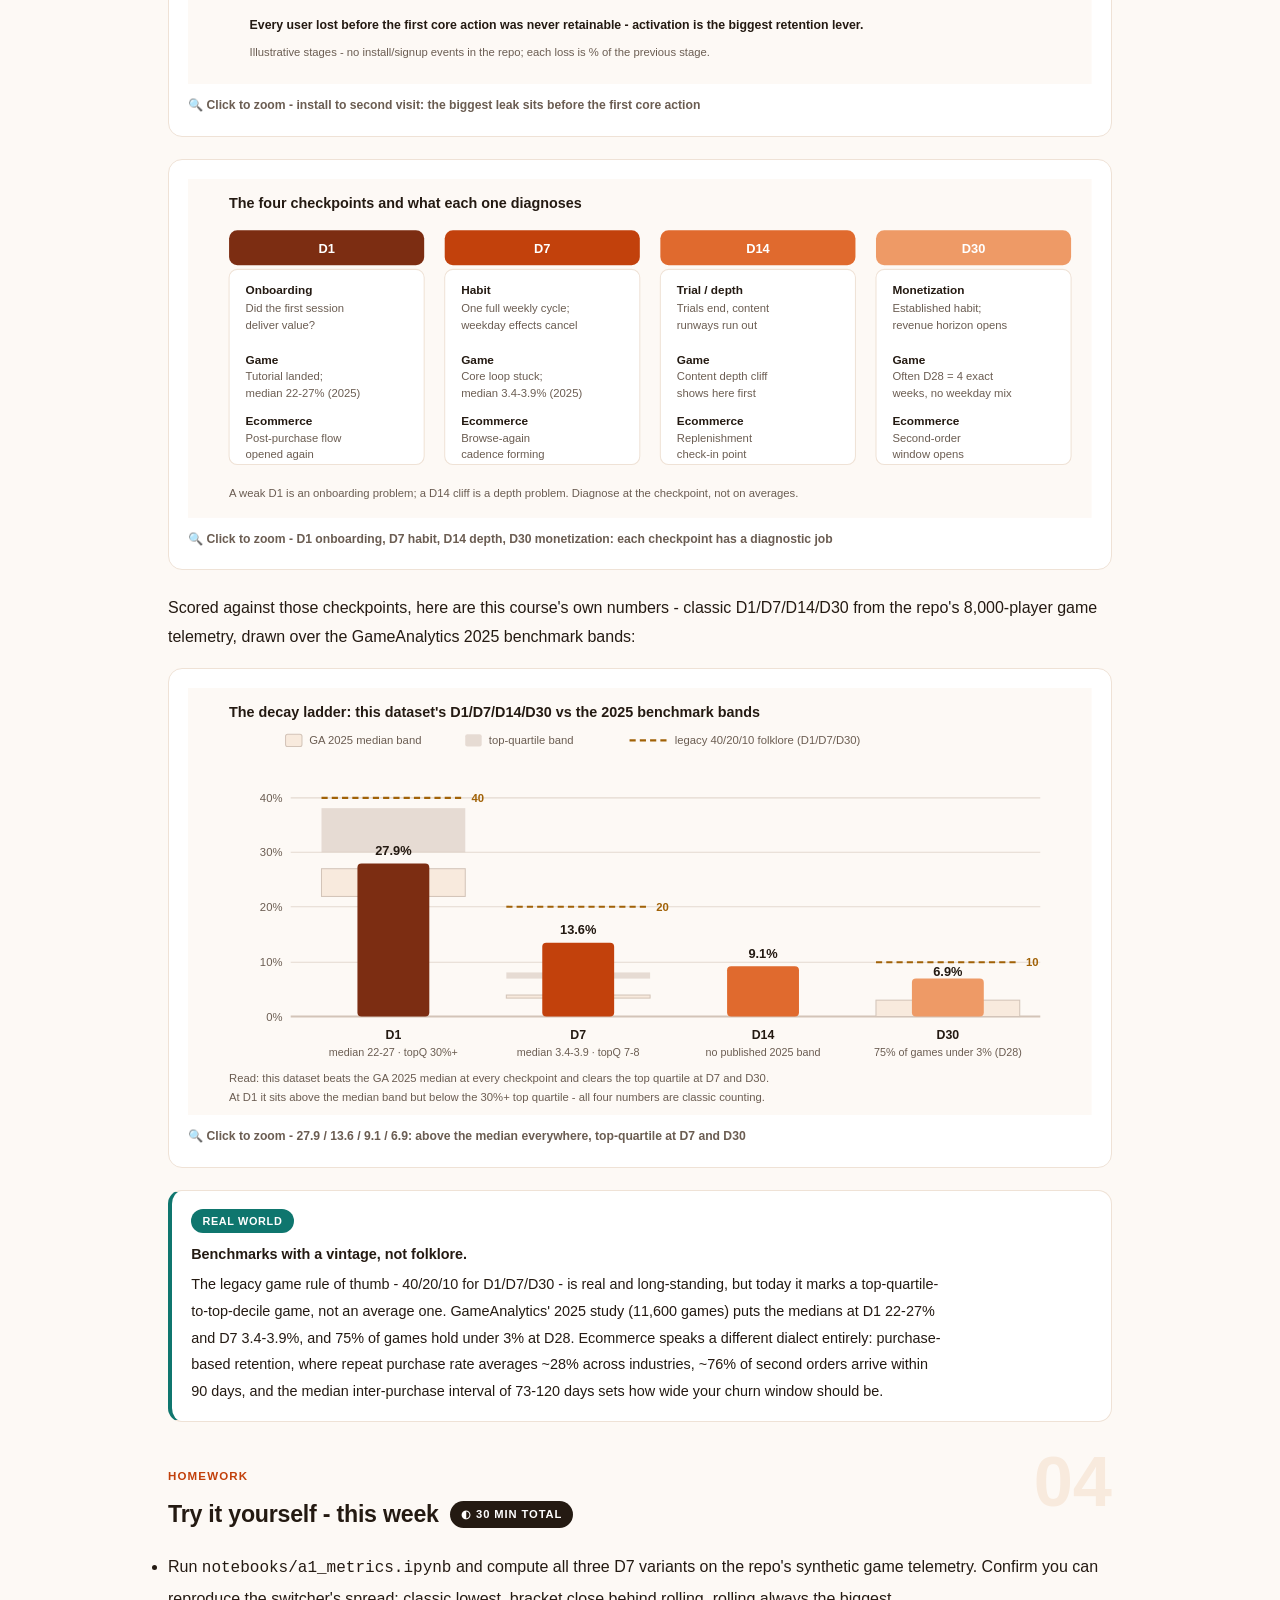
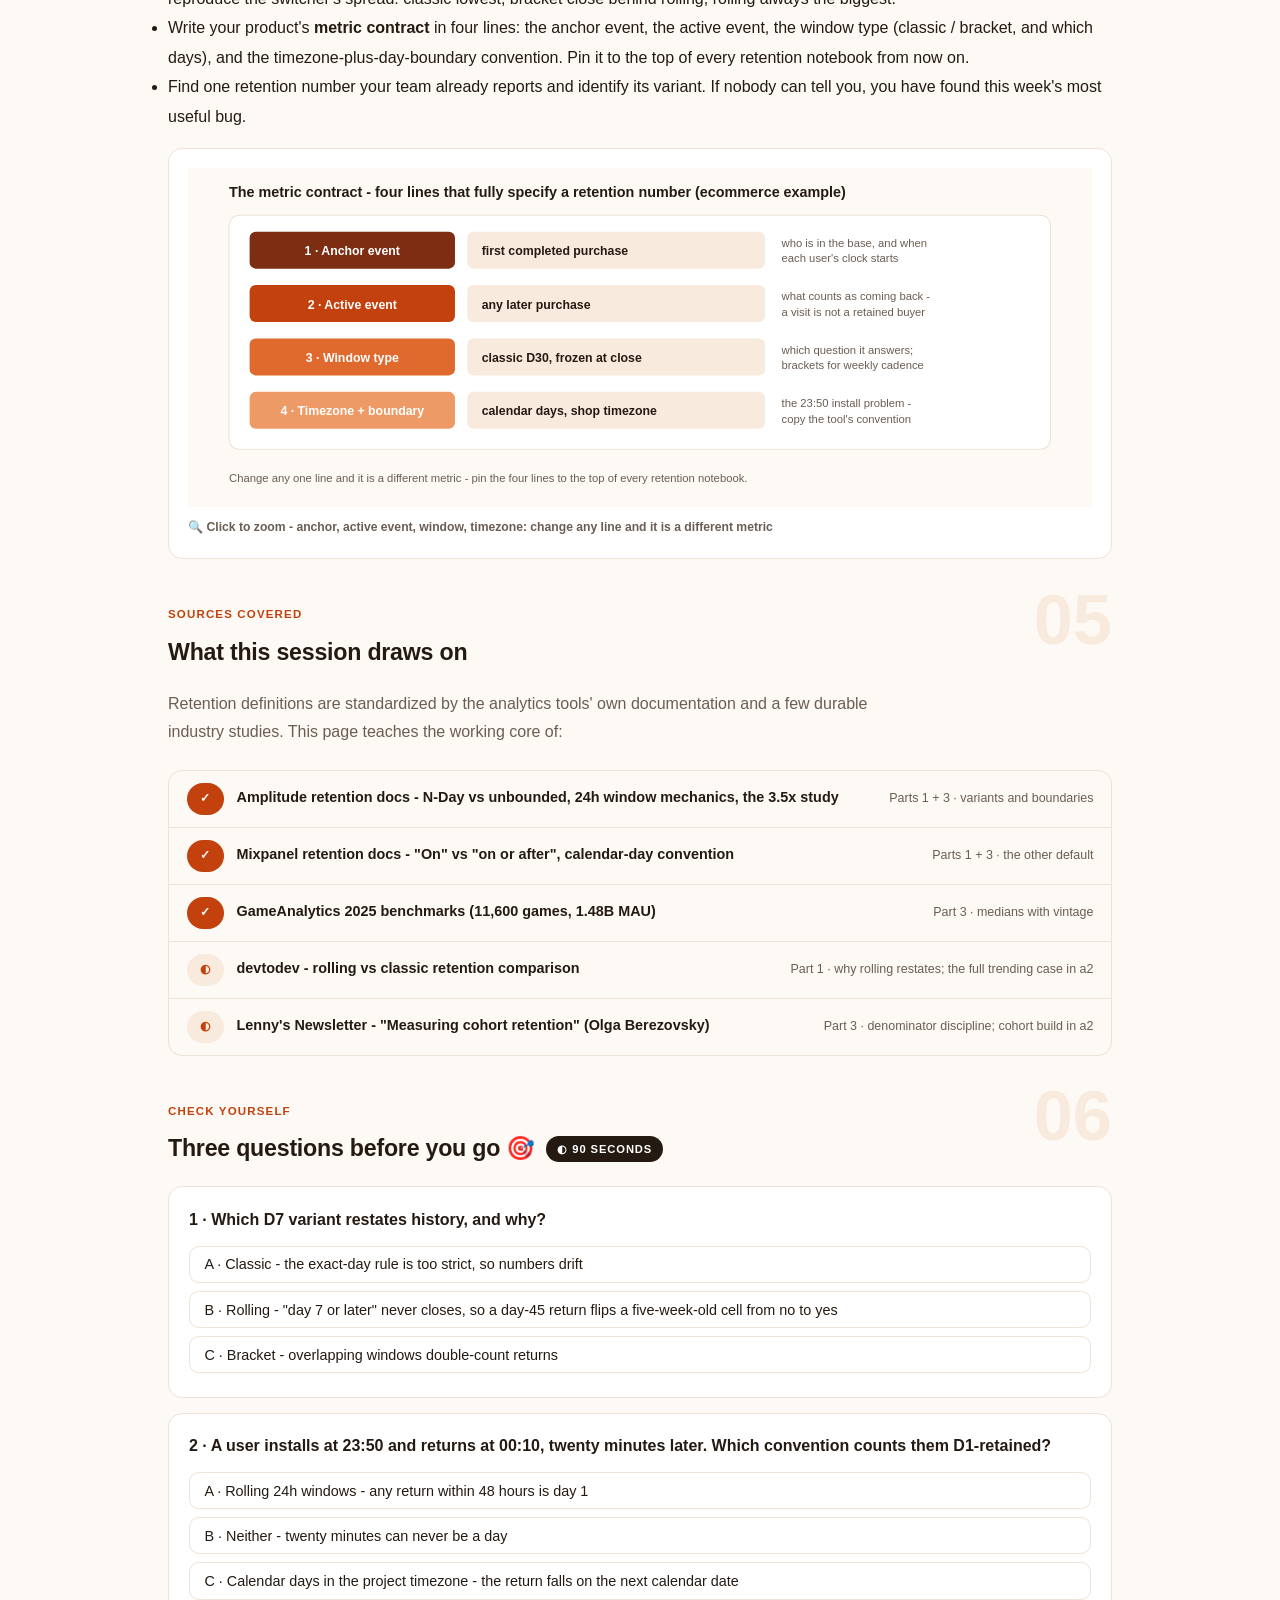
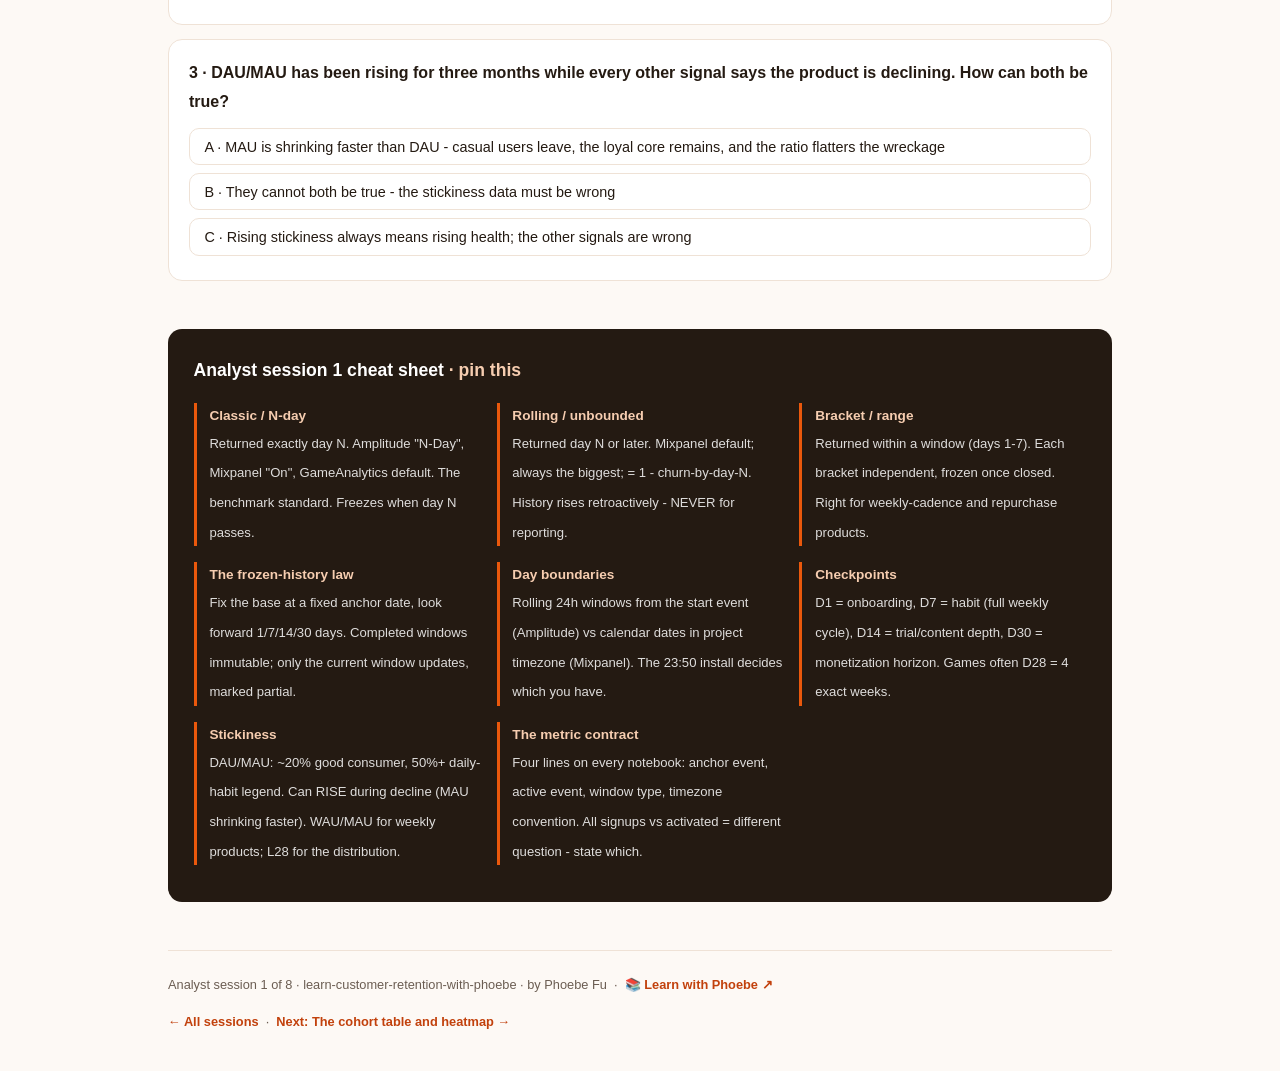
==== commit 6b5a474e: "Fix unreadable pills and labels: white text on the amber fill The "Real world" pill, build-along ste" ====
--- a/courses/a1-retention-metrics-precisely.html
+++ b/courses/a1-retention-metrics-precisely.html
@@ -19,7 +19,7 @@
 <meta name="twitter:image" content="https://phoebefu6.github.io/learn-customer-retention-with-phoebe/assets/og-cover.png">
 <!-- social:end -->
 <title>Analyst session 1 · Retention metrics, precisely - learn customer retention with phoebe</title>
-<link rel="stylesheet" href="../assets/style.css?v=3">
+<link rel="stylesheet" href="../assets/style.css?v=4">
 </head>
 <body>
 
--- a/assets/style.css
+++ b/assets/style.css
@@ -224,7 +224,7 @@
 .pill.solid { background: var(--indigo); color: #fff; }
 .pill.light { background: var(--indigo-50); color: var(--indigo); }
 .pill.inkpill { background: var(--ink); color: #fff; }
-.pill.amber, .pill.peach { background: var(--amber); color: var(--amber-ink); }
+.pill.amber, .pill.peach { background: var(--amber); color: #fff; }
 .pill.bare { color: var(--faint); }
 
 /* ---------- 4D grid ---------- */
@@ -282,7 +282,7 @@
   padding: .15rem .7rem;
 }
 .prompt-box.bad .label { background: var(--faint); color: var(--ink); }
-.prompt-box.good .label { background: var(--amber); color: var(--amber-ink); }
+.prompt-box.good .label { background: var(--amber); color: #fff; }
 .copy-btn {
   position: absolute;
   top: .7rem;
@@ -299,7 +299,7 @@
   transition: background .15s ease;
 }
 .copy-btn:hover { background: rgba(255,255,255,.22); }
-.copy-btn.copied { background: var(--amber); border-color: var(--amber); color: var(--amber-ink); }
+.copy-btn.copied { background: var(--amber); border-color: var(--amber); color: #fff; }
 
 /* ---------- demo steps ---------- */
 .steps { counter-reset: step; margin: .6rem 0 1rem; }
@@ -351,7 +351,7 @@
 .callout.example .ex-pill {
   display: inline-block;
   background: var(--amber);
-  color: var(--amber-ink);
+  color: #fff;
   border-radius: 999px;
   padding: .15rem .7rem;
   font-size: .68rem;
@@ -693,7 +693,7 @@
   font-family: inherit; transition: all .14s ease; white-space: nowrap;
 }
 .sql-btn:hover { background: rgba(255,255,255,.2); }
-.sql-btn.sql-run { background: var(--amber); color: var(--amber-ink); border-color: var(--amber); }
+.sql-btn.sql-run { background: var(--amber); color: #fff; border-color: var(--amber); }
 .sql-btn.sql-run:hover { filter: brightness(1.05); }
 .sql-label {
   display: block;
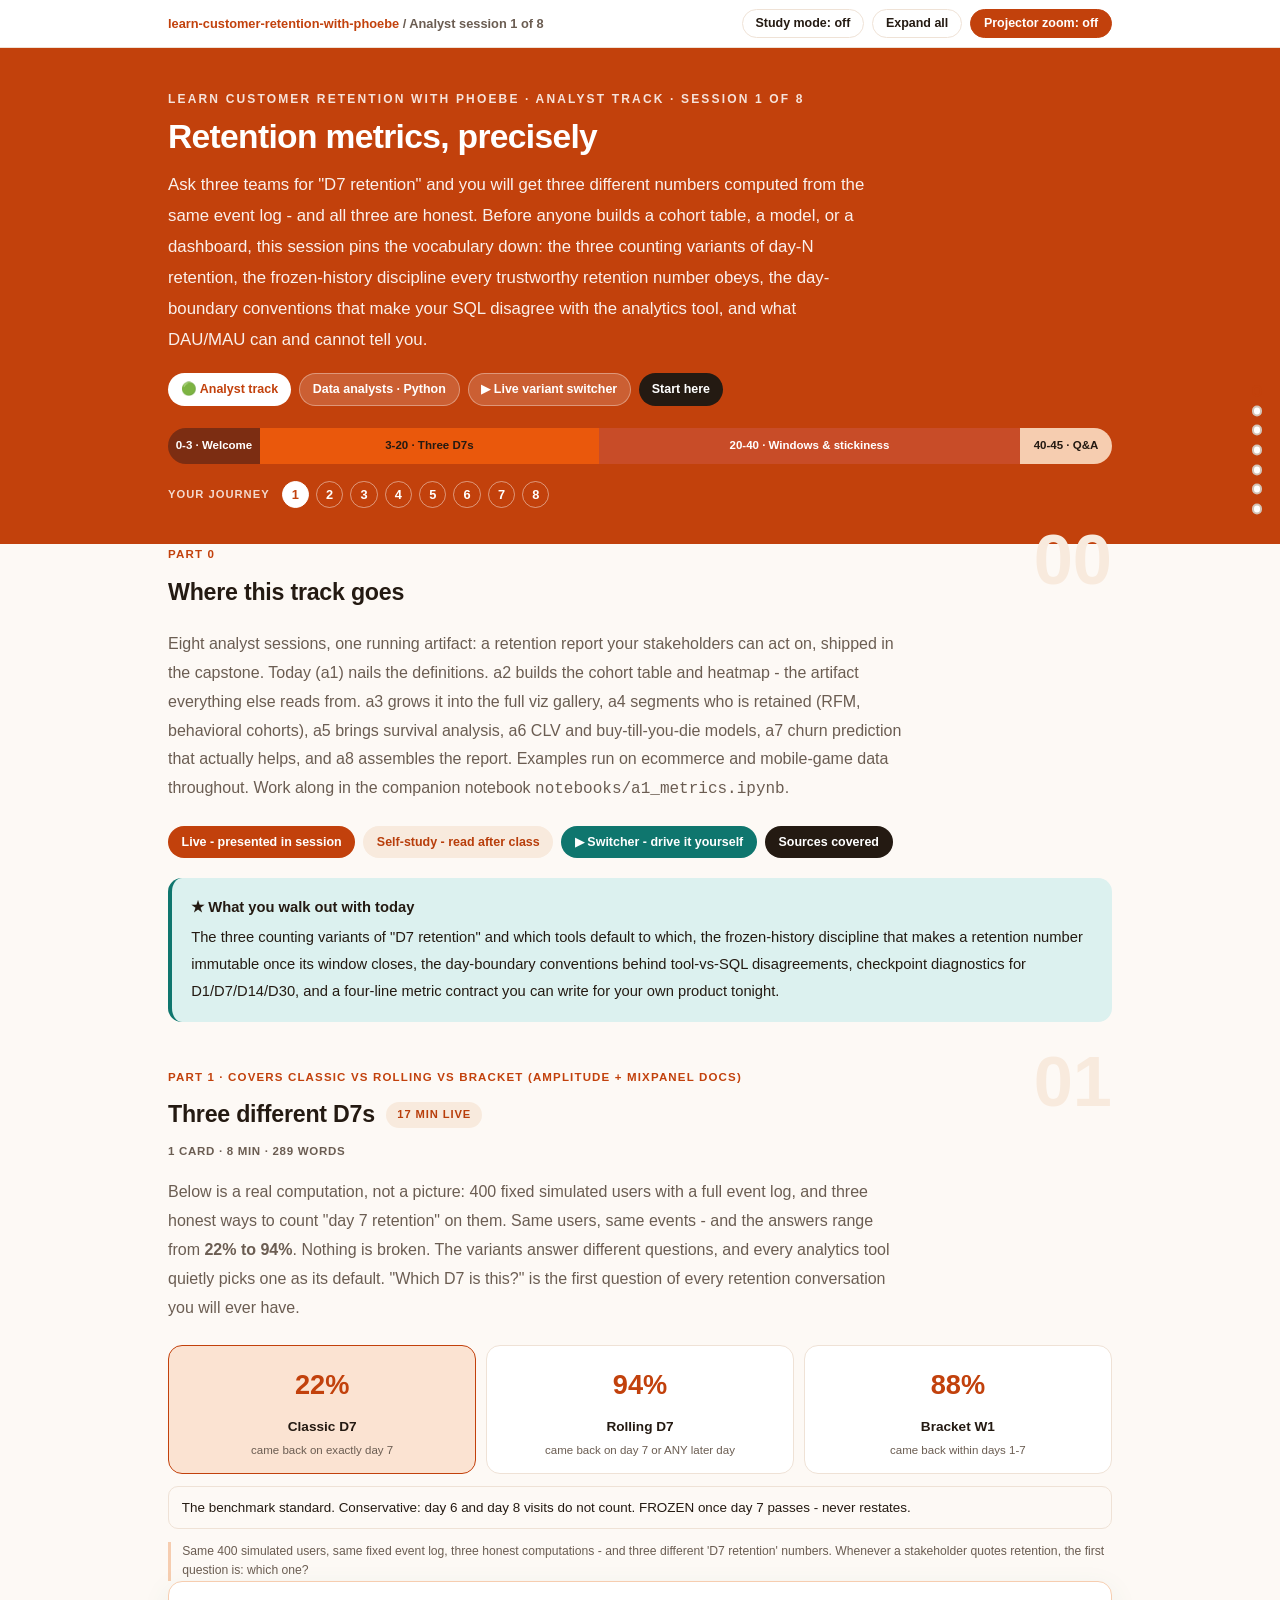
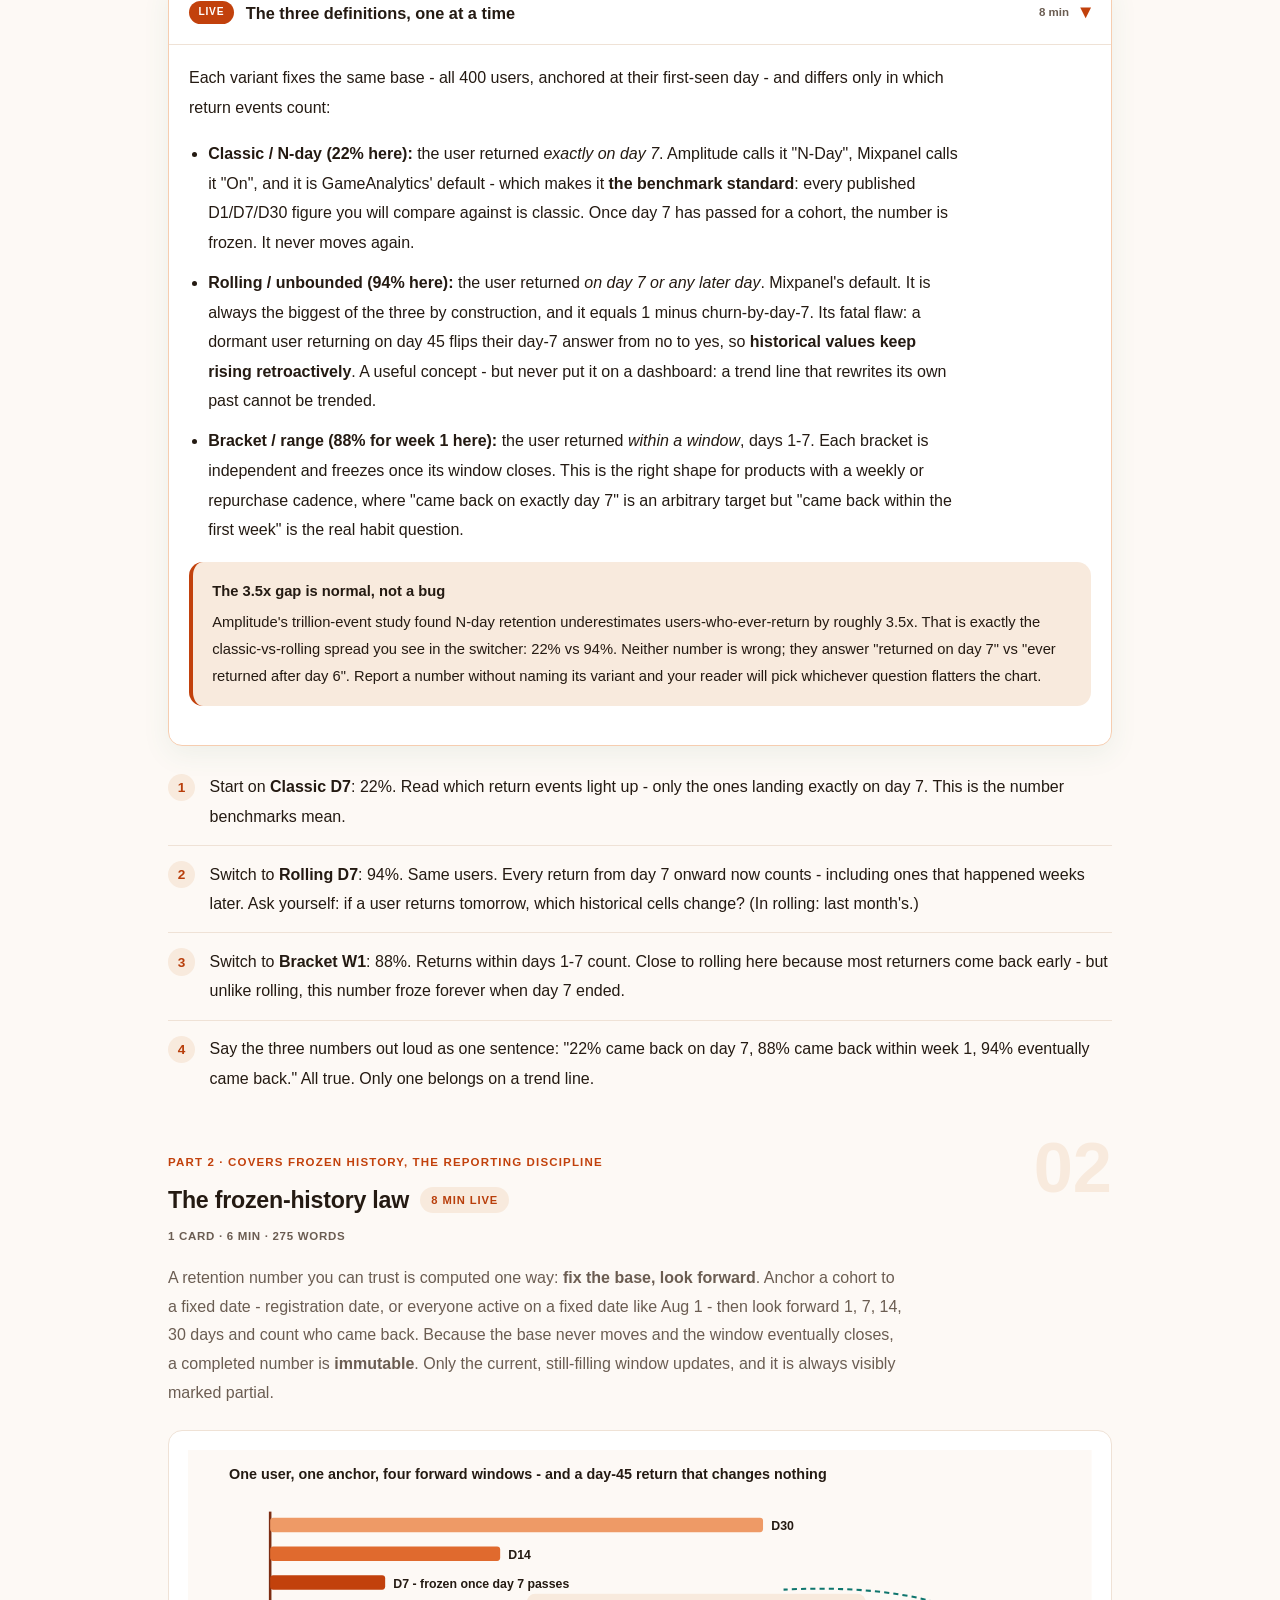
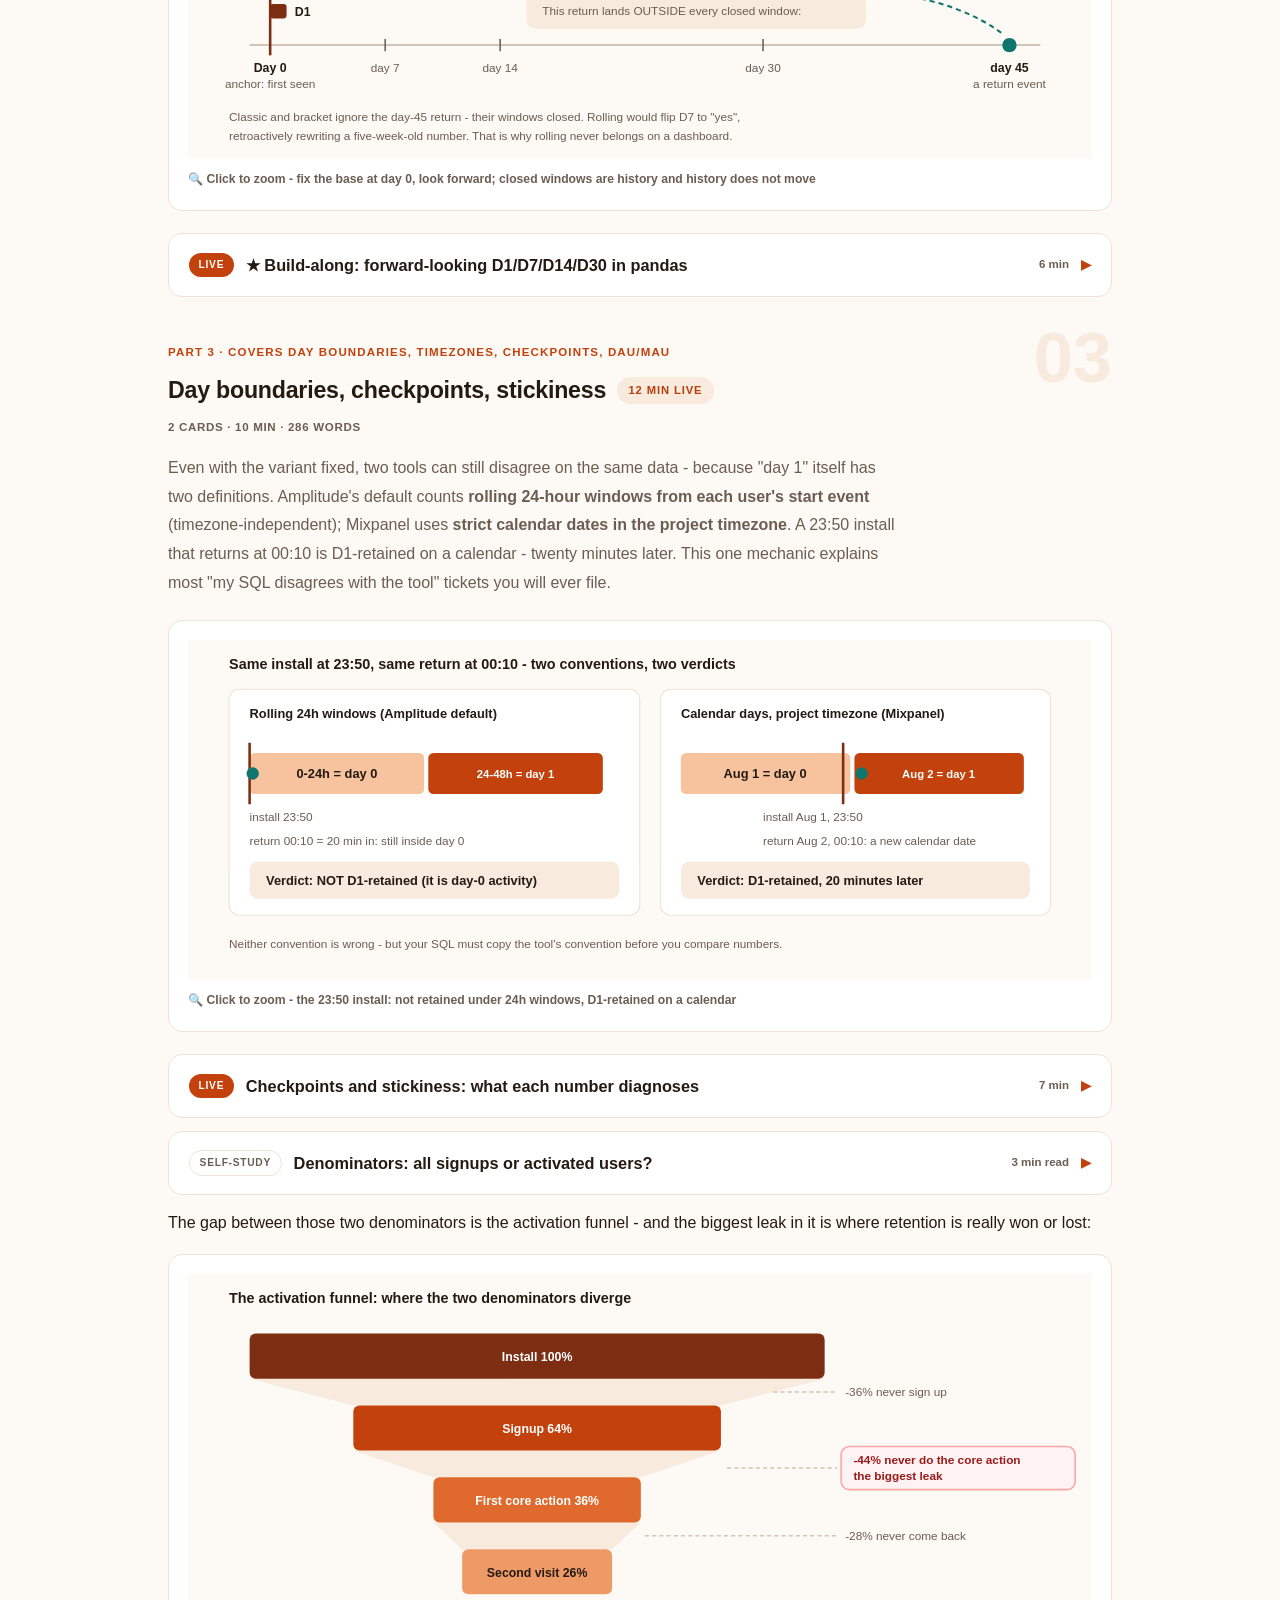
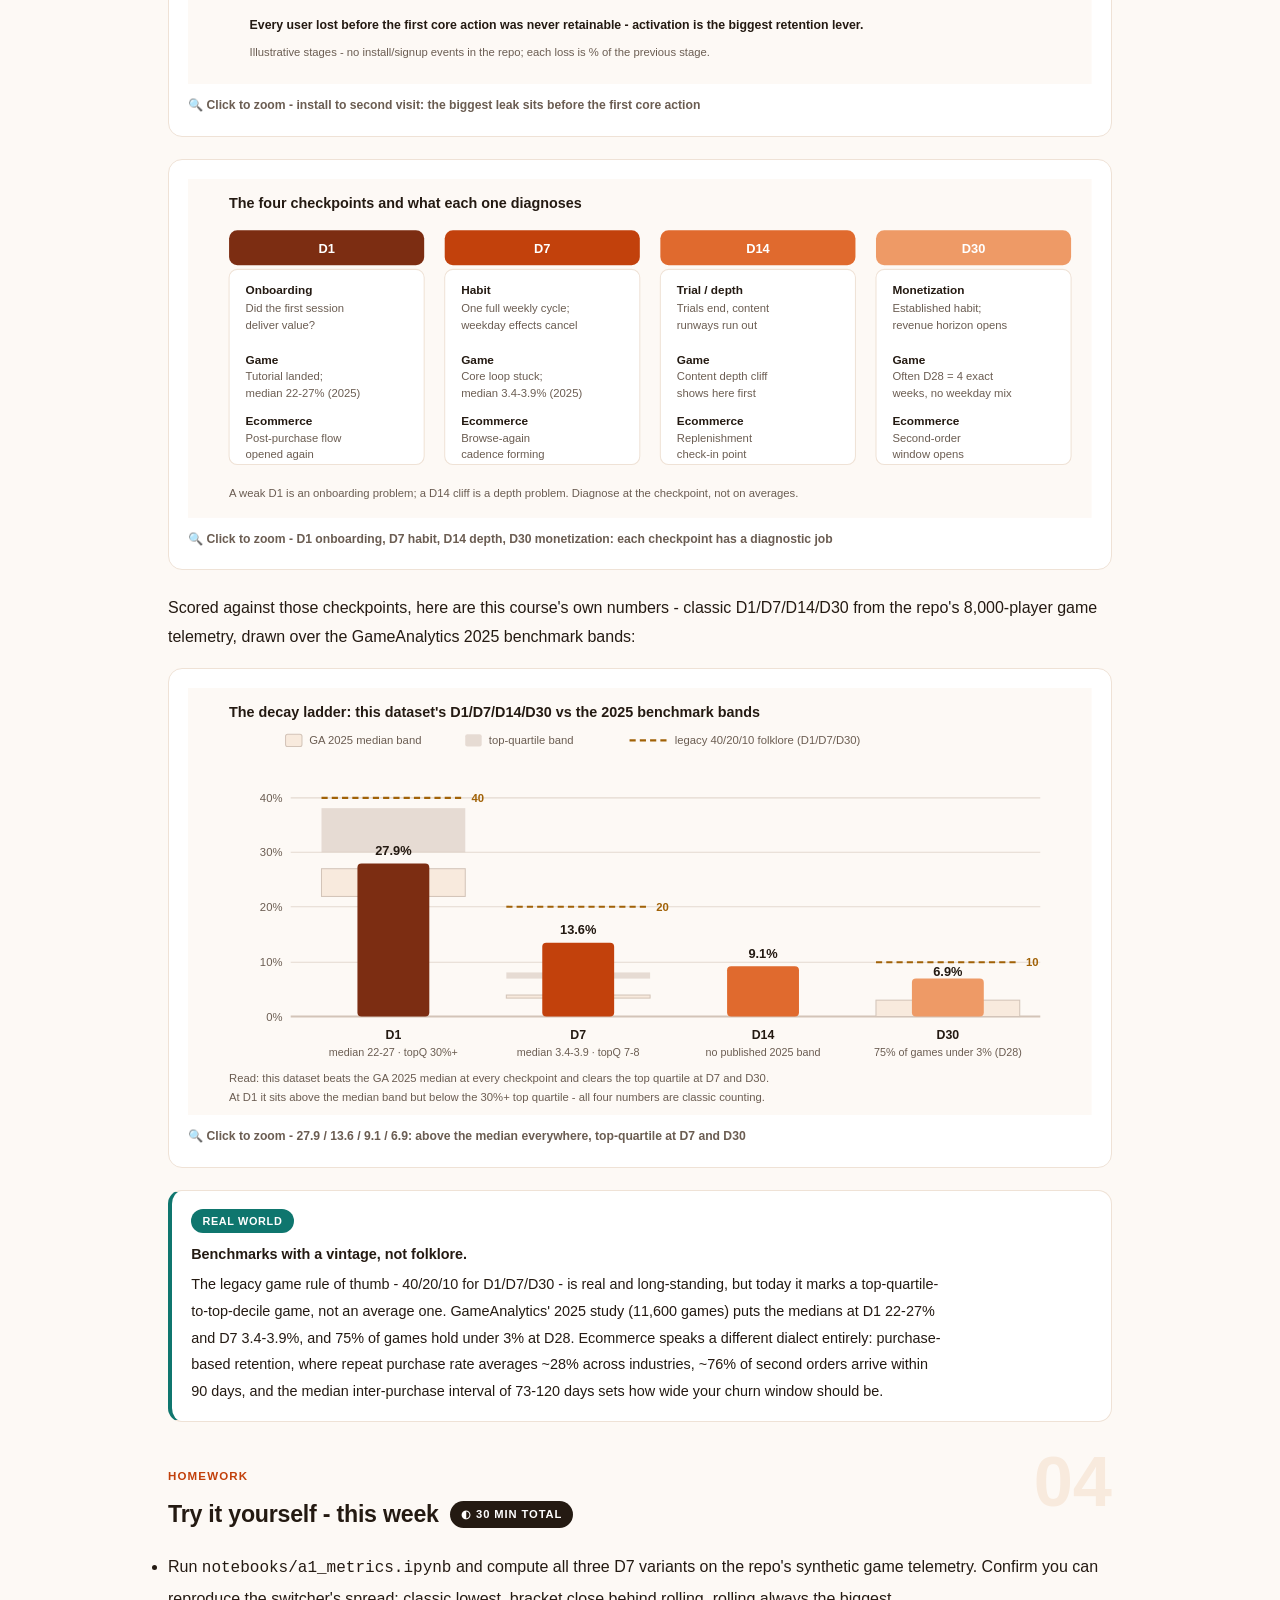
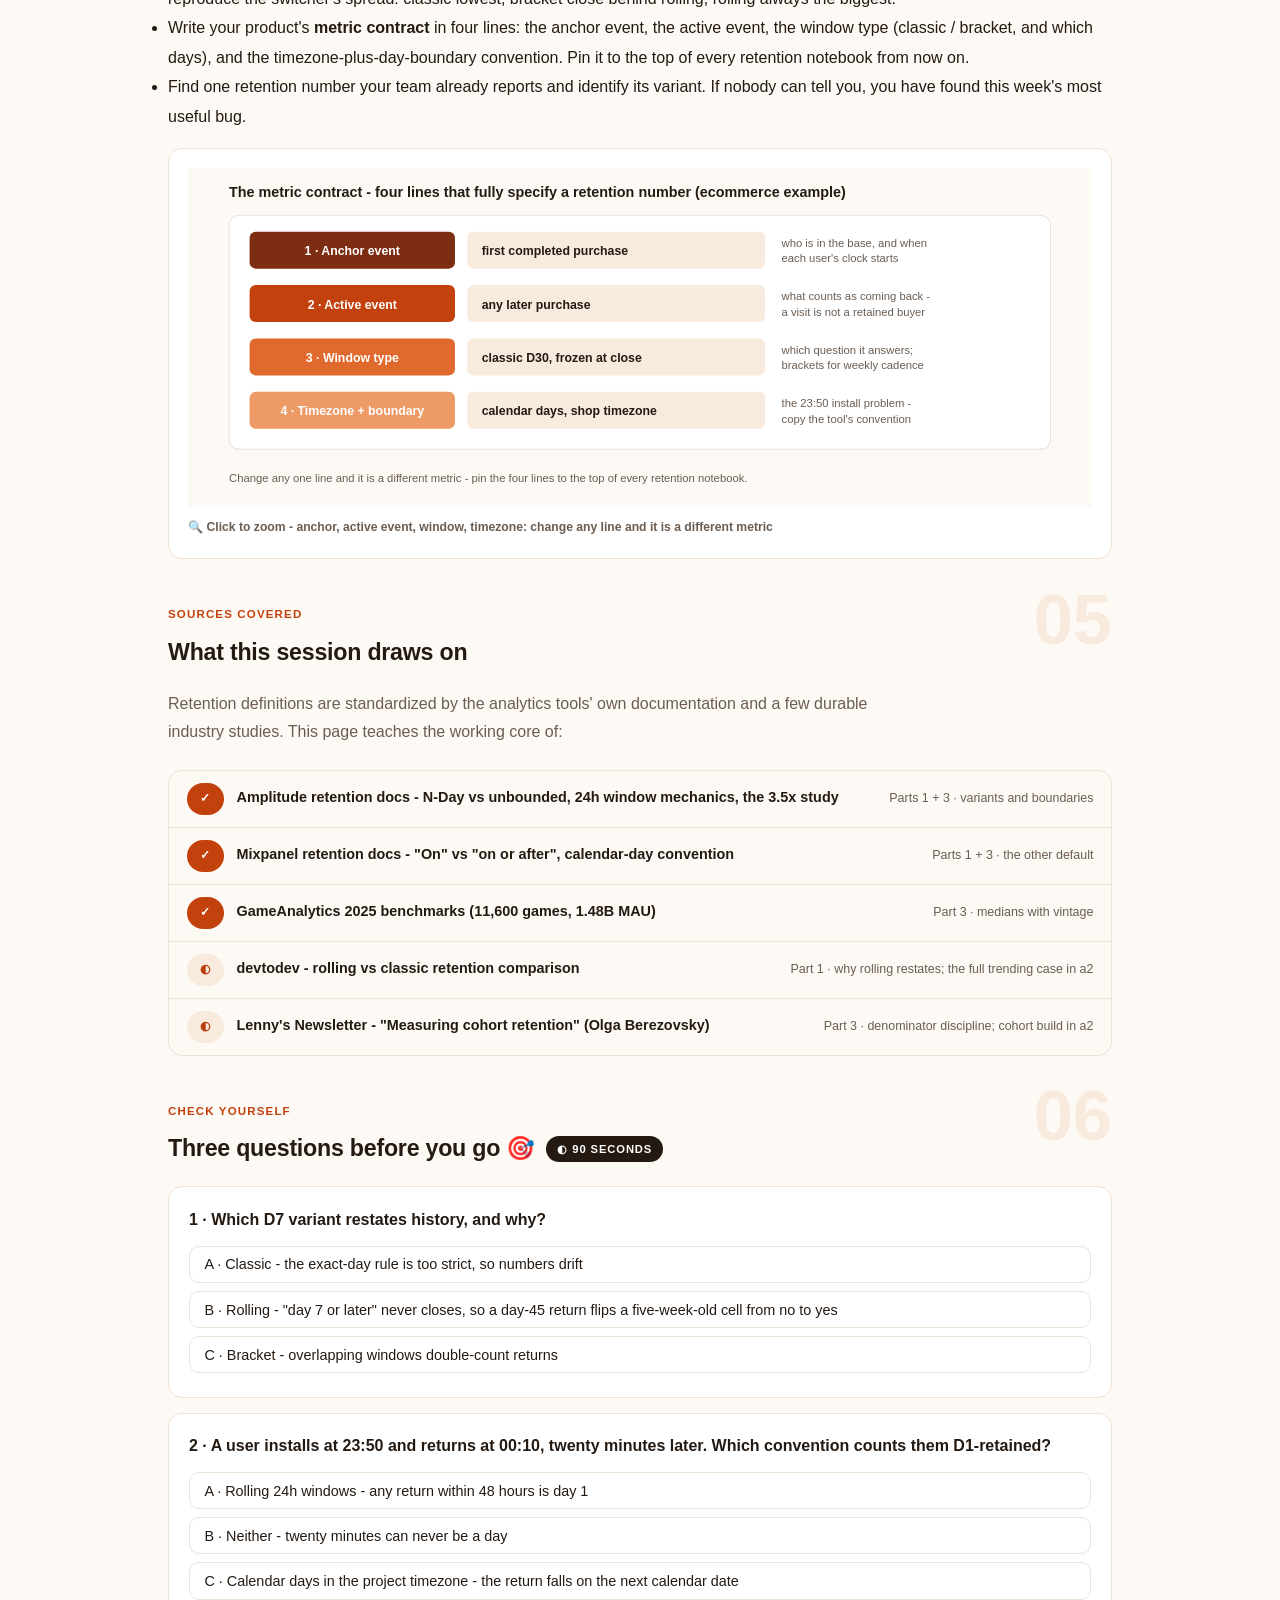
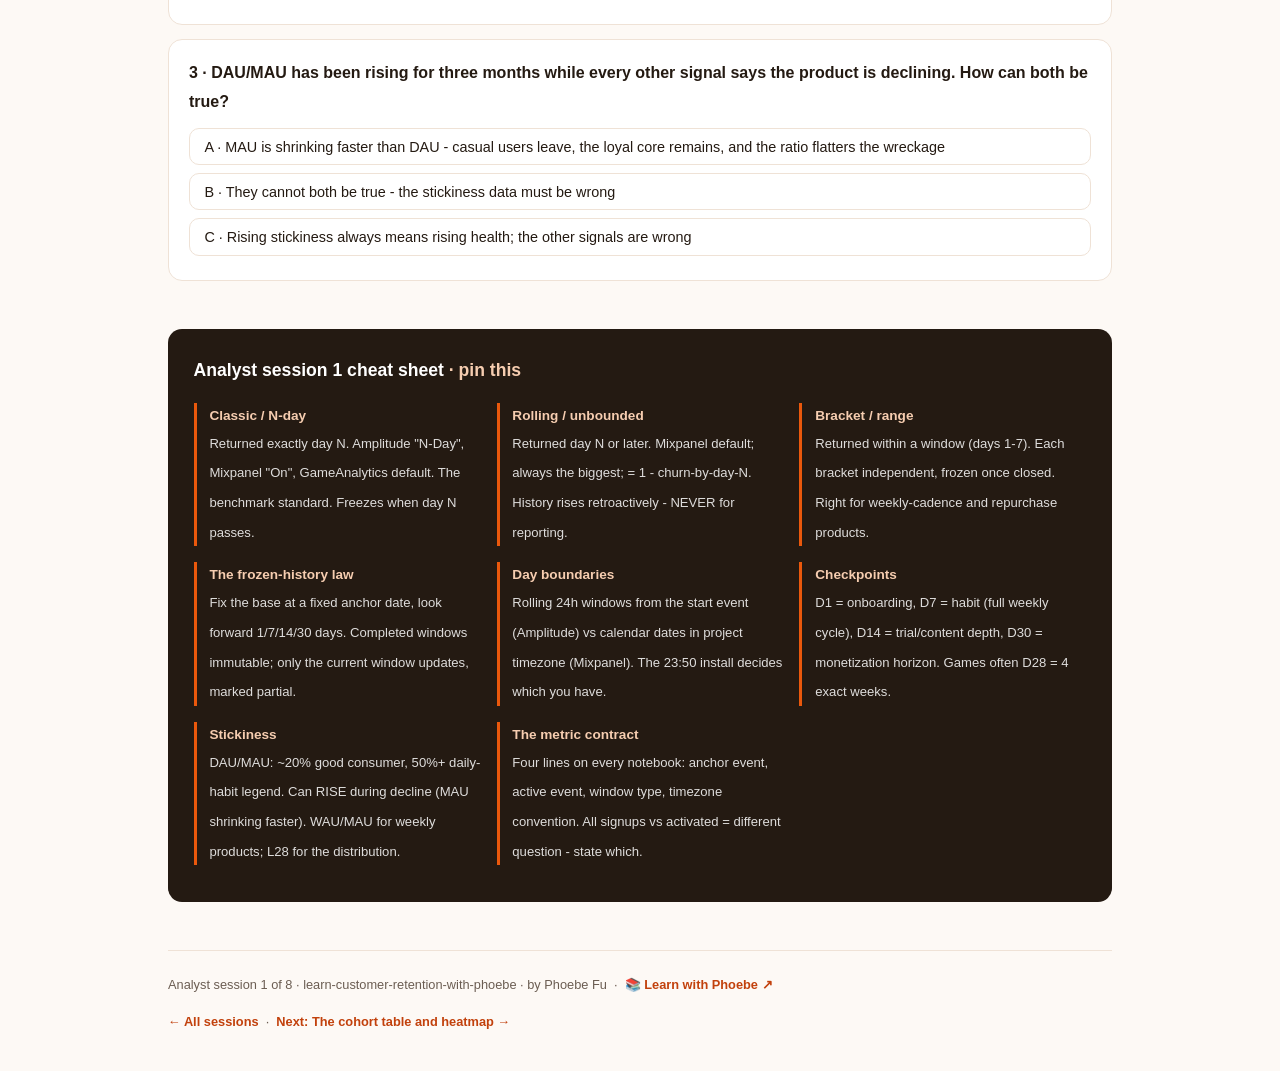
==== commit ef4ac535: "Raise every text-on-fill pair to WCAG AA (lowest was 4.4:1) 3 rule(s) drew text on a solid fill belo" ====
--- a/courses/a1-retention-metrics-precisely.html
+++ b/courses/a1-retention-metrics-precisely.html
@@ -19,7 +19,7 @@
 <meta name="twitter:image" content="https://phoebefu6.github.io/learn-customer-retention-with-phoebe/assets/og-cover.png">
 <!-- social:end -->
 <title>Analyst session 1 · Retention metrics, precisely - learn customer retention with phoebe</title>
-<link rel="stylesheet" href="../assets/style.css?v=4">
+<link rel="stylesheet" href="../assets/style.css?v=5">
 </head>
 <body>
 
--- a/assets/style.css
+++ b/assets/style.css
@@ -3,6 +3,7 @@
    (CSS var names still read --indigo/--amber; they hold SQL-blue values.) */
 
 :root {
+  --indigo-text: #B83E0B;
   --indigo: #C2410C;
   --indigo-deep: #7C2D12;
   --indigo-mid: #EA580C;
@@ -153,7 +154,7 @@
   text-transform: uppercase;
   letter-spacing: .08em;
 }
-.tag.concept { background: var(--indigo-50); color: var(--indigo); }
+.tag.concept { background: var(--indigo-50); color: var(--indigo-text); }
 .tag.demo { background: var(--amber-50); color: var(--amber-ink); }
 .tag.exercise { background: var(--ink); color: #fff; }
 
@@ -222,7 +223,7 @@
   font-weight: 600;
 }
 .pill.solid { background: var(--indigo); color: #fff; }
-.pill.light { background: var(--indigo-50); color: var(--indigo); }
+.pill.light { background: var(--indigo-50); color: var(--indigo-text); }
 .pill.inkpill { background: var(--ink); color: #fff; }
 .pill.amber, .pill.peach { background: var(--amber); color: #fff; }
 .pill.bare { color: var(--faint); }
@@ -321,7 +322,7 @@
   width: 1.7rem; height: 1.7rem;
   border-radius: 999px;
   background: var(--indigo-50);
-  color: var(--indigo);
+  color: var(--indigo-text);
   font-weight: 700;
   font-size: .85rem;
   display: inline-flex;
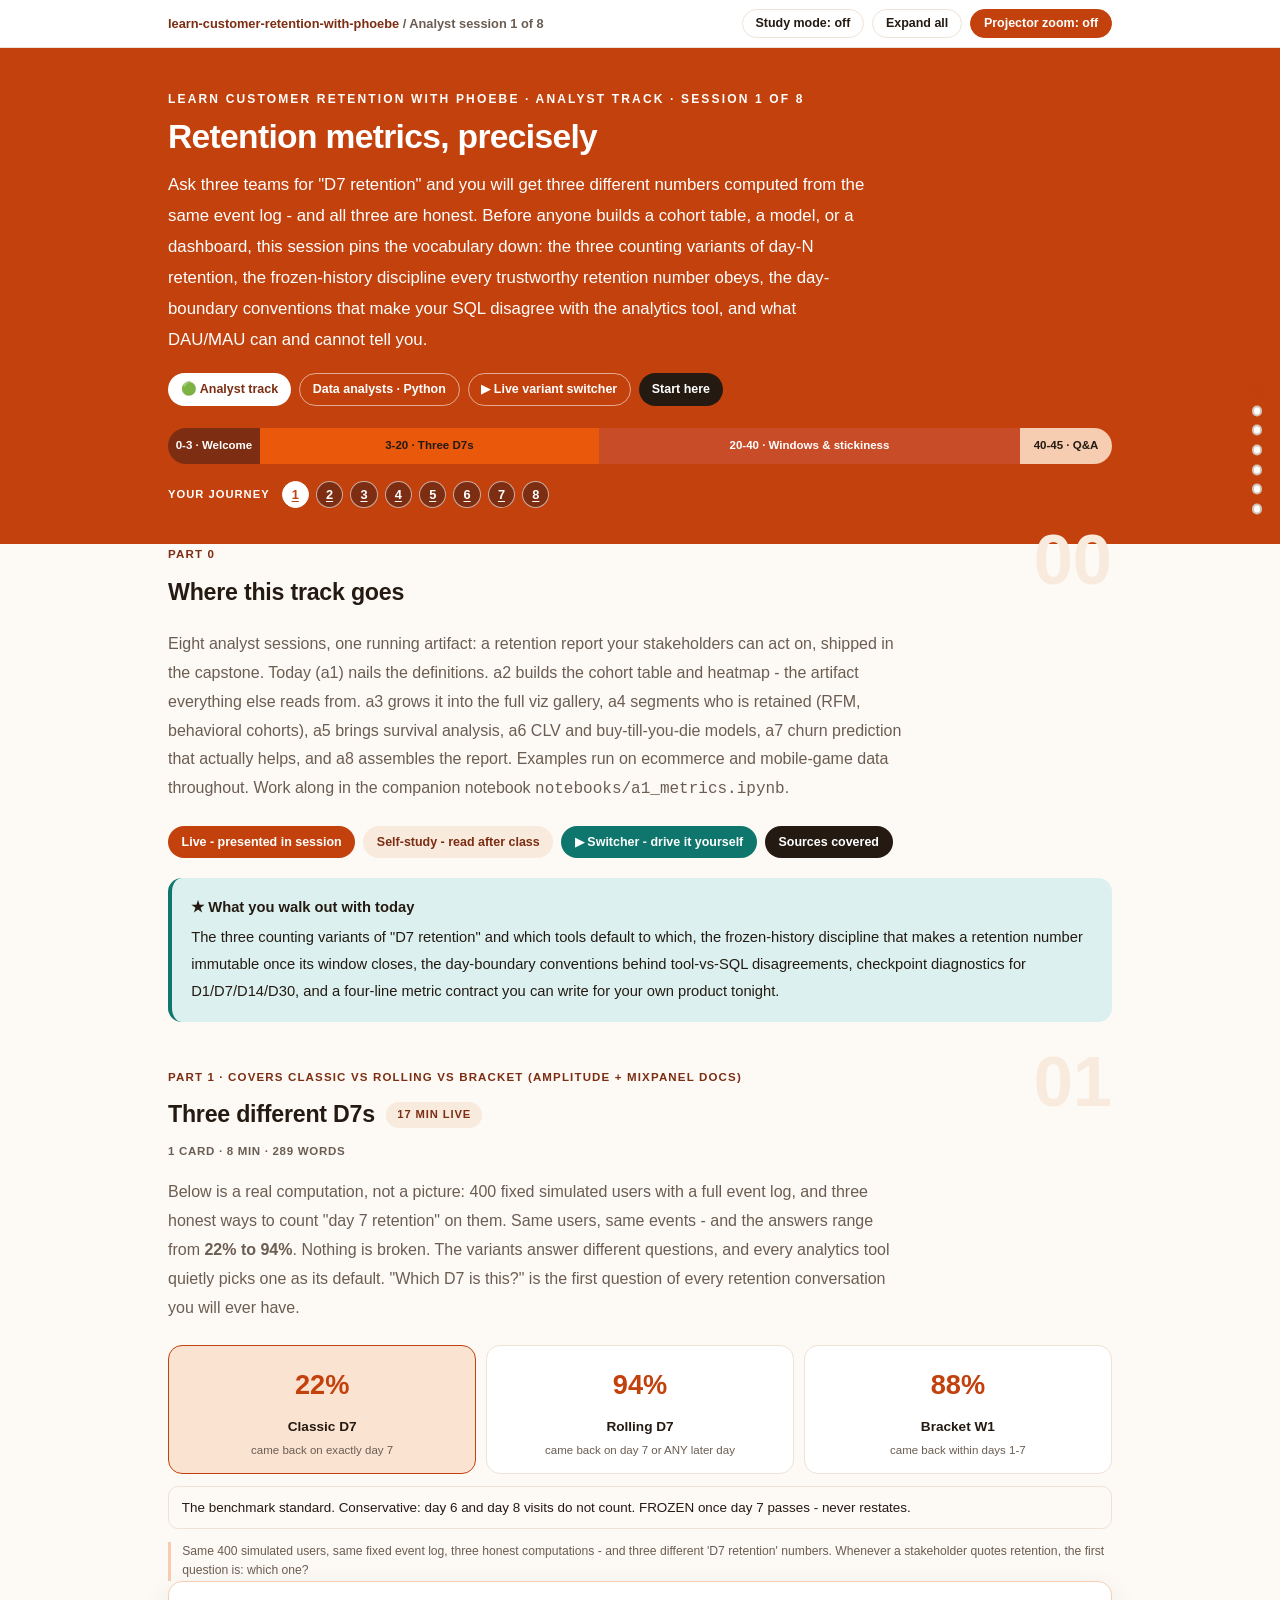
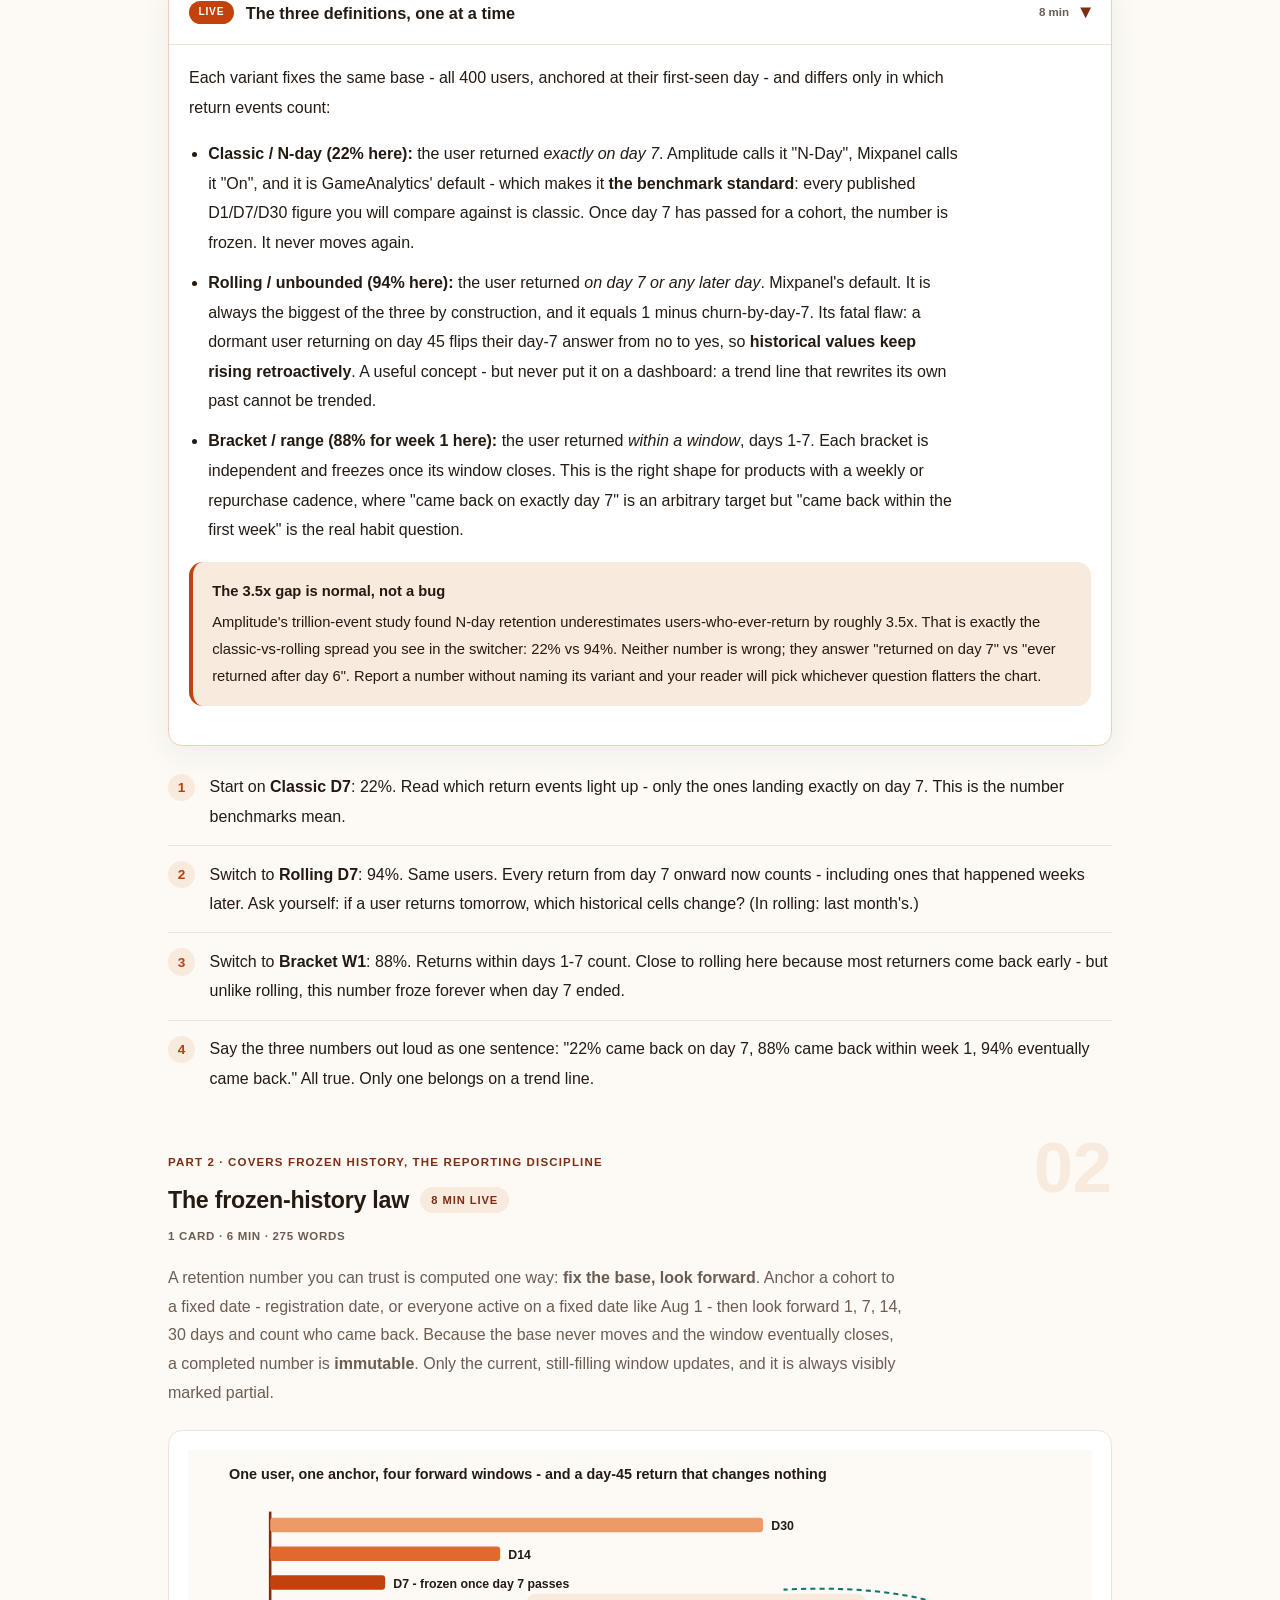
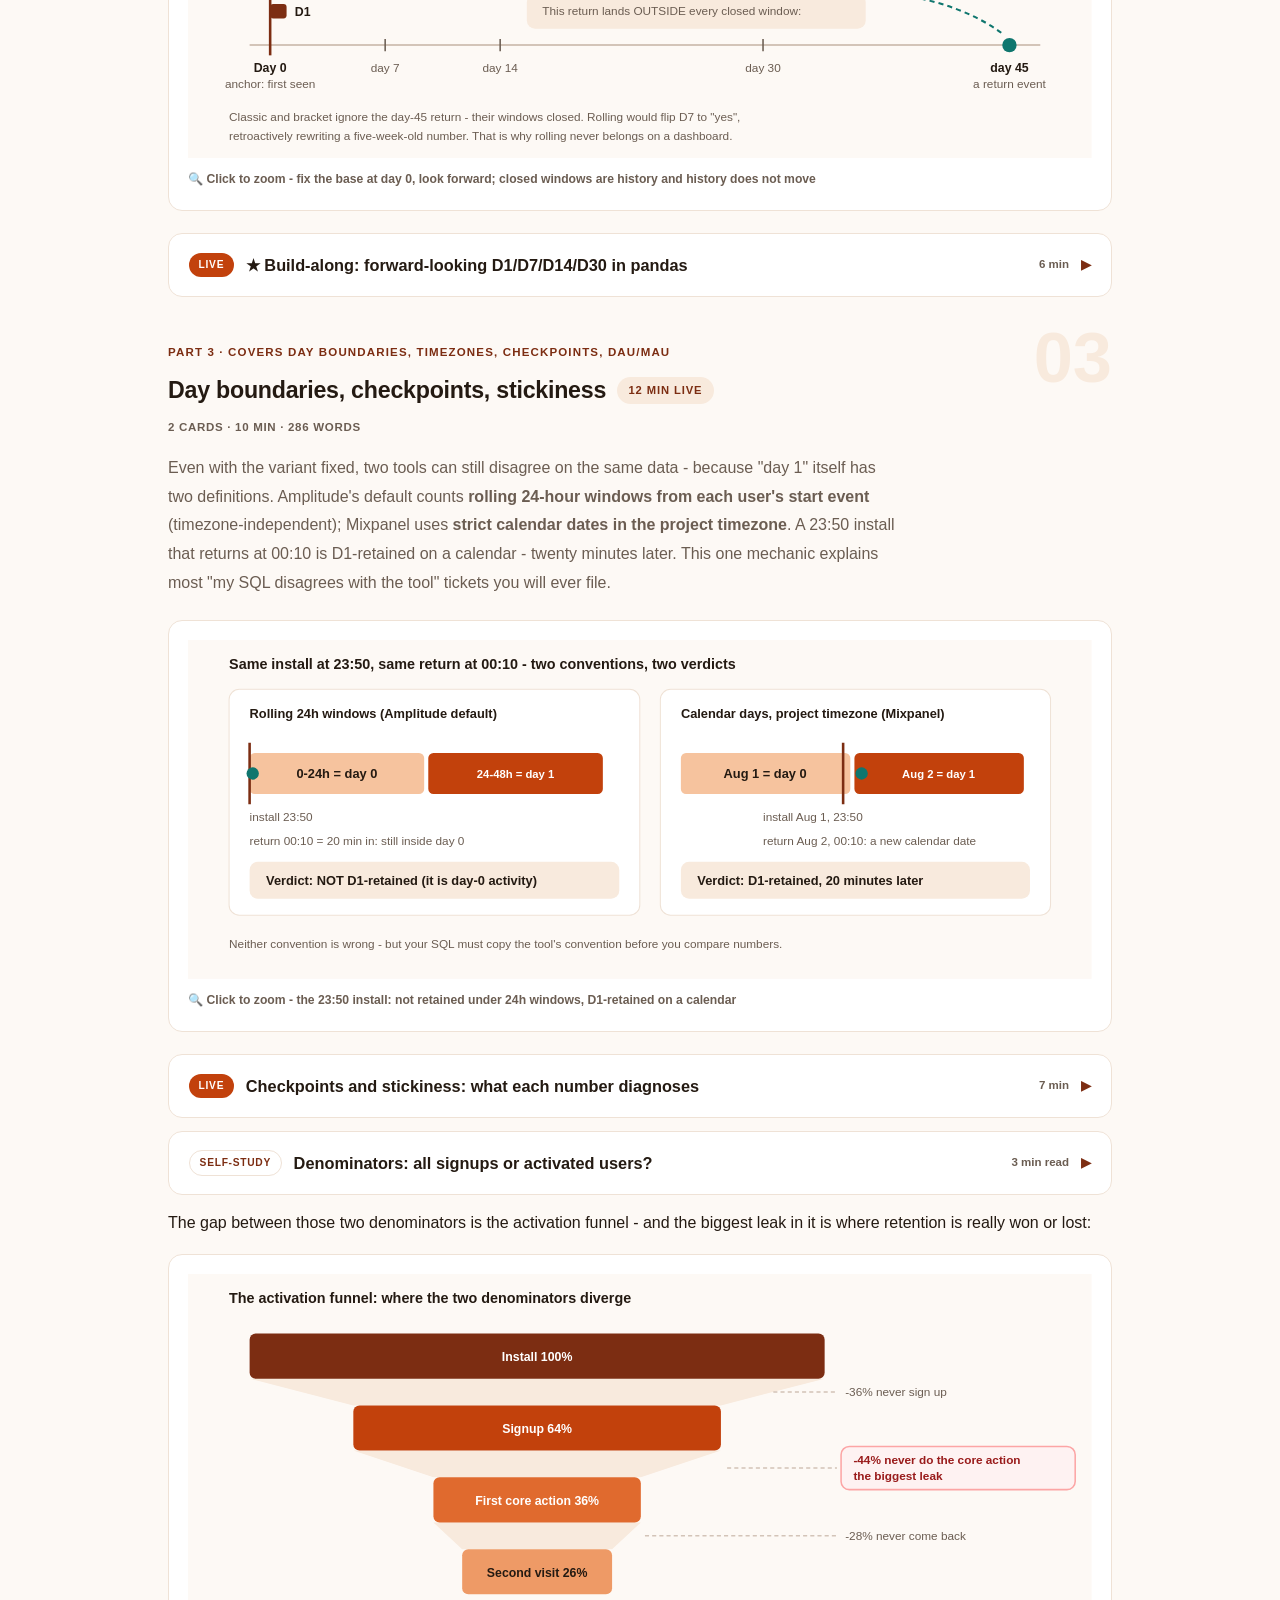
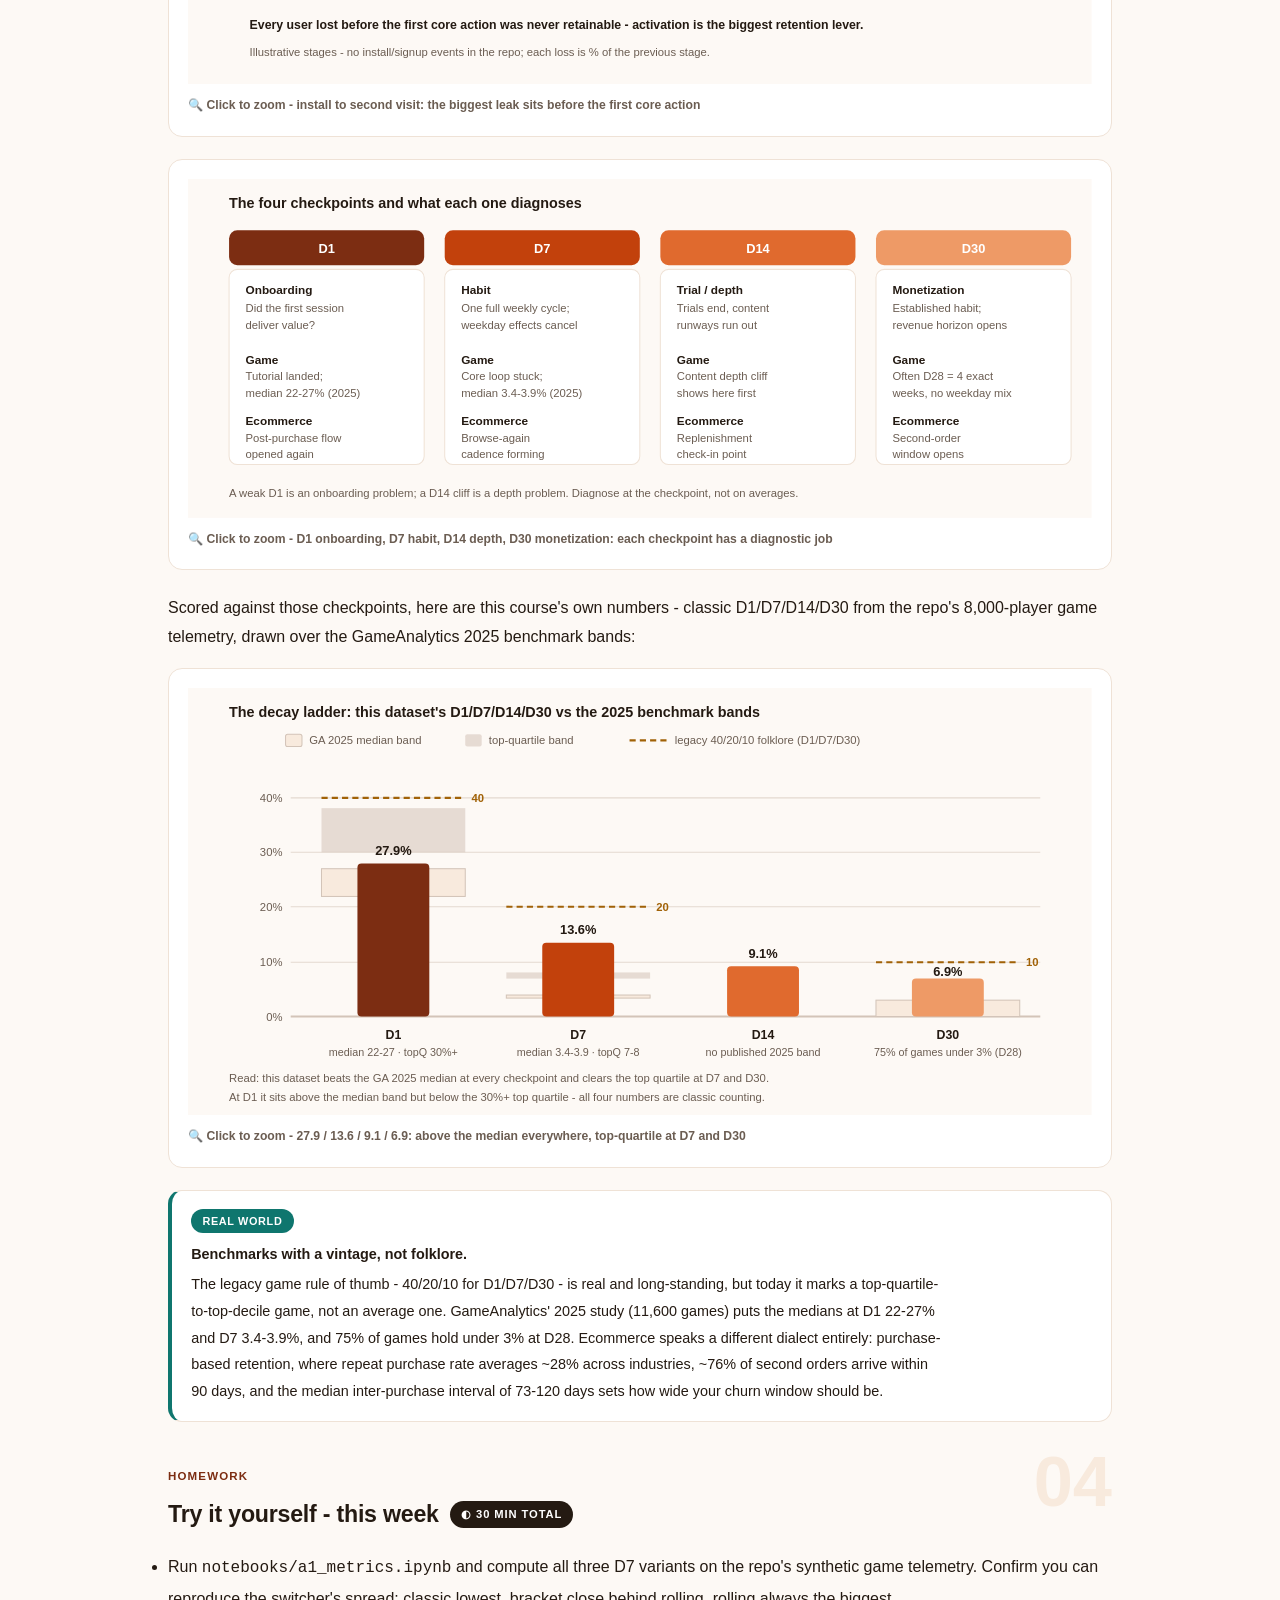
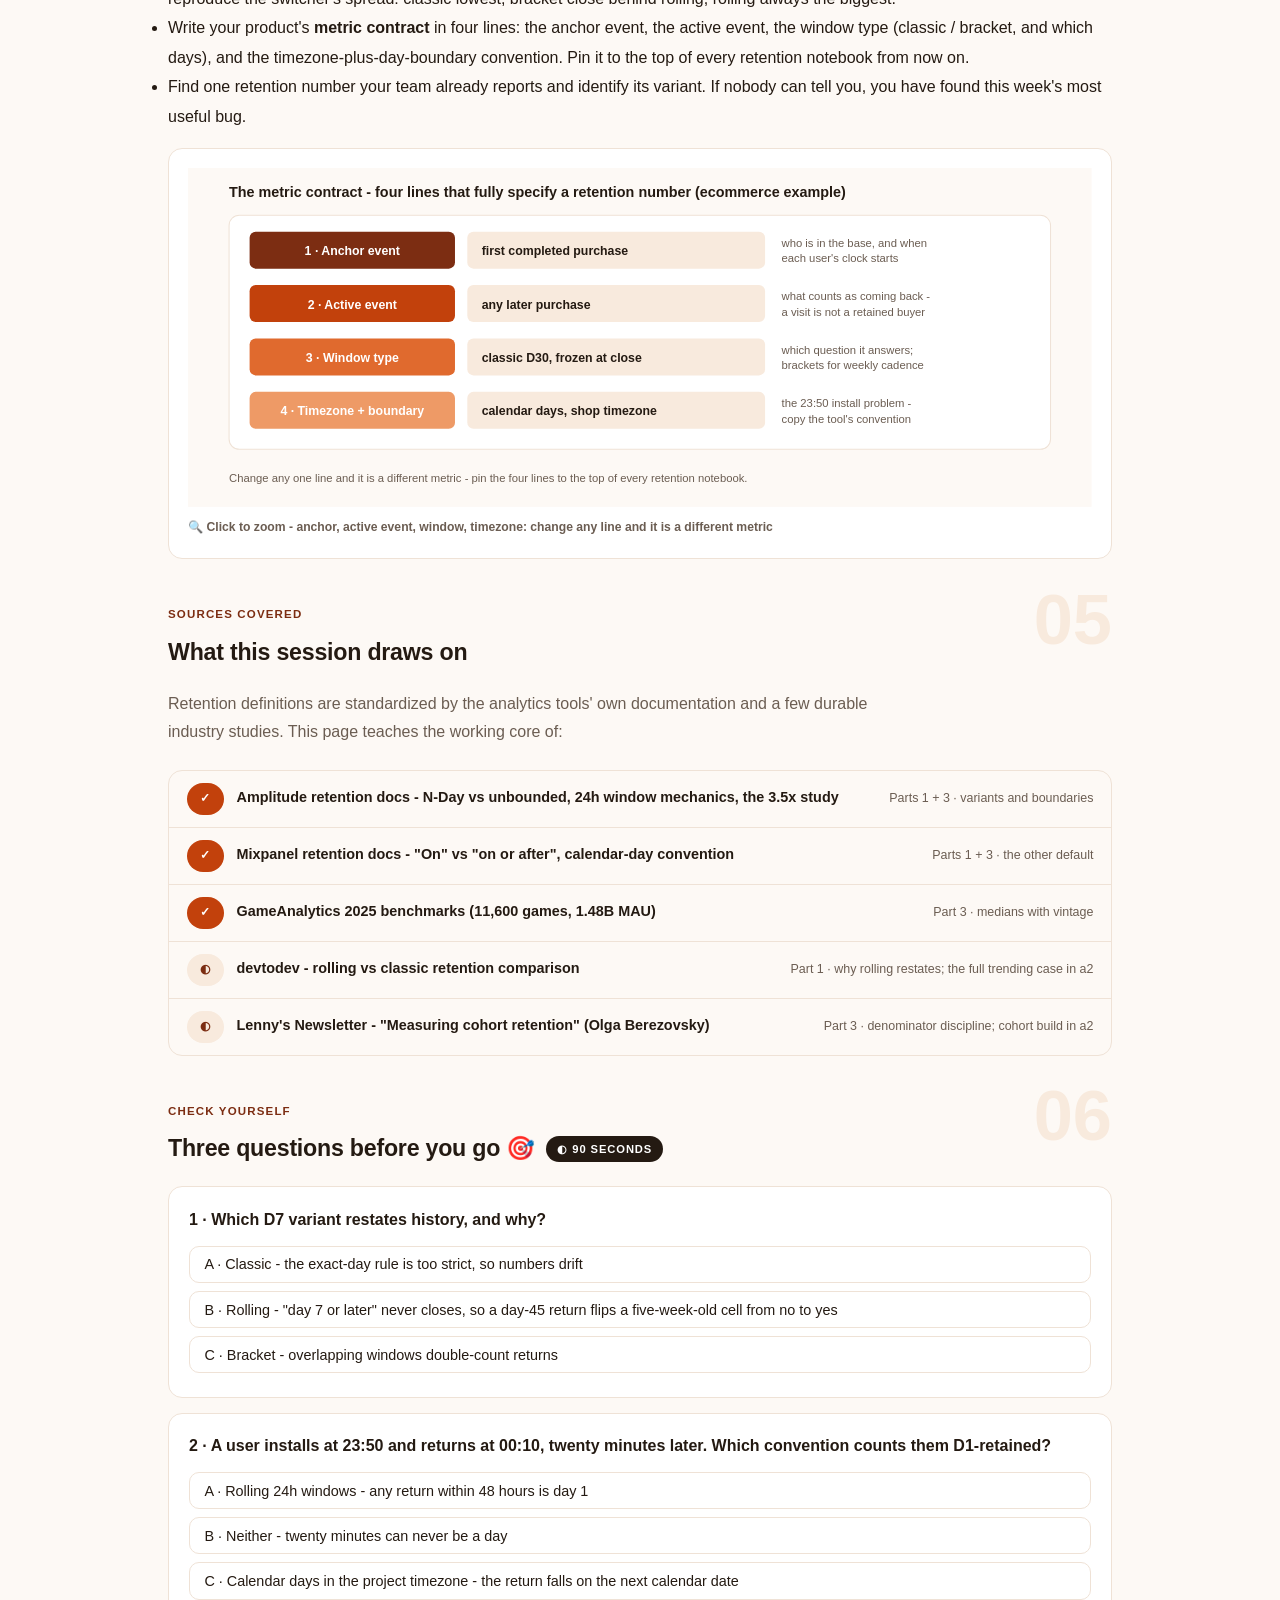
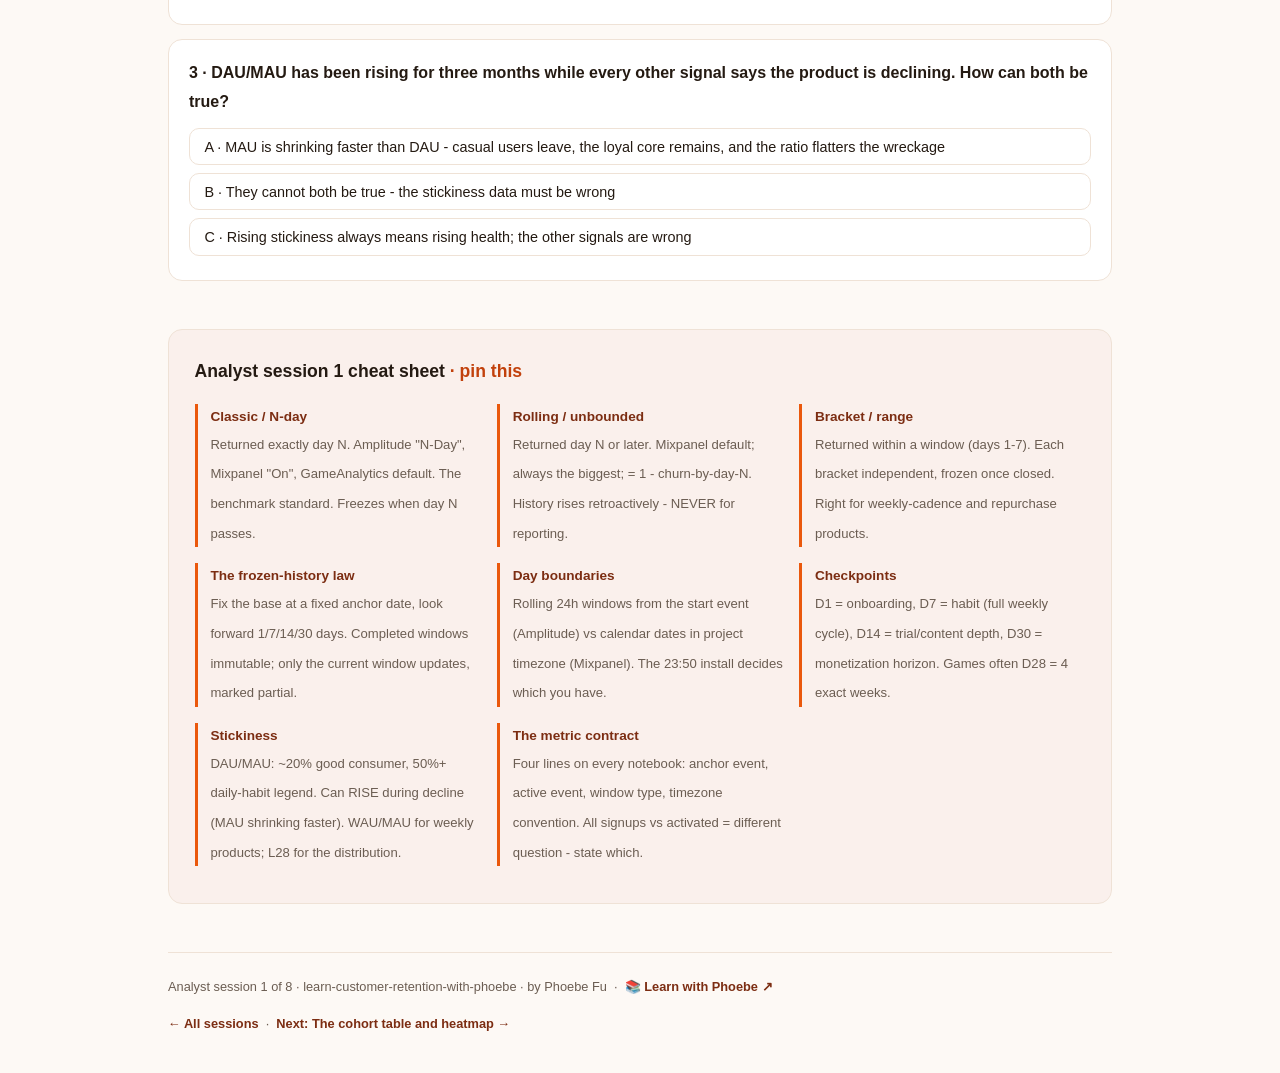
==== commit 6382fbc1: "Light surfaces everywhere: lightbox, cheat panel, code boxes; contrast and phone-width fixes Every d" ====
--- a/courses/a1-retention-metrics-precisely.html
+++ b/courses/a1-retention-metrics-precisely.html
@@ -19,7 +19,7 @@
 <meta name="twitter:image" content="https://phoebefu6.github.io/learn-customer-retention-with-phoebe/assets/og-cover.png">
 <!-- social:end -->
 <title>Analyst session 1 · Retention metrics, precisely - learn customer retention with phoebe</title>
-<link rel="stylesheet" href="../assets/style.css?v=5">
+<link rel="stylesheet" href="../assets/style.css?v=21">
 </head>
 <body>
 
@@ -585,6 +585,6 @@
 </main>
 
 <script src="../assets/retention-live.js?v=1"></script>
-<script src="../assets/app.js?v=1"></script>
+<script src="../assets/app.js?v=21"></script>
 </body>
 </html>
--- a/assets/style.css
+++ b/assets/style.css
@@ -17,8 +17,8 @@
   --amber-ink: #083F3A;
   --amber-50: #DCF1EF;
   --paper: #FDF9F5;
-  --code-bg: #1D120A;
-  --code-ink: #F0DFCE;
+  --code-bg: #FAF0EC;
+  --code-ink: #241A12;
   --radius: 14px;
 }
 
@@ -48,7 +48,7 @@
   font-size: .75rem;
   letter-spacing: .18em;
   text-transform: uppercase;
-  opacity: .85;
+  opacity: 1;
   font-weight: 600;
 }
 .masthead h1 {
@@ -59,7 +59,7 @@
   letter-spacing: -.02em;
 }
 .masthead h1 .accent { color: inherit; }
-.masthead .sub { font-size: 1.05rem; opacity: .92; max-width: 44rem; }
+.masthead .sub { font-size: 1.05rem; opacity: 1; max-width: 44rem; }
 
 .chip-row { display: flex; flex-wrap: wrap; gap: .5rem; margin-top: 1.1rem; }
 .chip {
@@ -73,7 +73,7 @@
   white-space: nowrap;
 }
 .chip.level { background: #fff; color: var(--indigo); }
-.chip.audience { background: rgba(255,255,255,.16); color: #fff; border: 1px solid rgba(255,255,255,.35); }
+.chip.audience { background: rgba(255,255,255,.08); color: #fff; border: 1px solid rgba(255,255,255,.35); }
 .chip.time { background: var(--ink); color: #fff; font-variant-numeric: tabular-nums; }
 
 /* ---------- agenda bar ---------- */
@@ -226,7 +226,7 @@
 .pill.light { background: var(--indigo-50); color: var(--indigo-text); }
 .pill.inkpill { background: var(--ink); color: #fff; }
 .pill.amber, .pill.peach { background: var(--amber); color: #fff; }
-.pill.bare { color: var(--faint); }
+.pill.bare { color: var(--muted); }
 
 /* ---------- 4D grid ---------- */
 .grid-2 { display: grid; grid-template-columns: repeat(auto-fit, minmax(15rem, 1fr)); gap: .8rem; margin: .5rem 0 1rem; }
@@ -255,10 +255,11 @@
 table.clean td:first-child { font-weight: 600; }
 
 /* ---------- prompt boxes ---------- */
-.prompt-box {
+.prompt-box{
   position: relative;
-  background: var(--code-bg);
-  color: var(--code-ink);
+  background: #FAF0EC;
+  border: 1px solid #EFE2D6;
+  color: #241A12;
   border-radius: var(--radius);
   padding: 1.1rem 1.2rem;
   margin: 1rem 0 1.2rem;
@@ -268,12 +269,12 @@
   white-space: pre-wrap;
   word-break: break-word;
 }
-.prompt-box .label {
+.prompt-box .label{
   position: absolute;
   top: -0.7rem;
   left: 1rem;
-  background: var(--indigo);
-  color: #fff;
+  background: #C2410C;
+  color: #FFFFFF;
   font-family: "Inter", -apple-system, sans-serif;
   font-size: .68rem;
   font-weight: 700;
@@ -284,13 +285,13 @@
 }
 .prompt-box.bad .label { background: var(--faint); color: var(--ink); }
 .prompt-box.good .label { background: var(--amber); color: #fff; }
-.copy-btn {
+.copy-btn{
   position: absolute;
   top: .7rem;
   right: .7rem;
-  background: rgba(255,255,255,.1);
-  border: 1px solid rgba(255,255,255,.25);
-  color: #fff;
+  background: #FFFFFF;
+  border: 1px solid #EFE2D6;
+  color: #241A12;
   border-radius: 999px;
   padding: .25rem .8rem;
   font-size: .72rem;
@@ -299,7 +300,7 @@
   font-family: "Inter", -apple-system, sans-serif;
   transition: background .15s ease;
 }
-.copy-btn:hover { background: rgba(255,255,255,.22); }
+.copy-btn:hover { background: #EFE2D6; }
 .copy-btn.copied { background: var(--amber); border-color: var(--amber); color: #fff; }
 
 /* ---------- demo steps ---------- */
@@ -389,11 +390,11 @@
   gap: .4rem;
 }
 
-.lightbox {
+.lightbox{
   position: fixed;
   inset: 0;
   z-index: 100;
-  background: rgba(22,36,30,.9);
+  background: rgba(253,249,245,.97);
   display: none;
   align-items: center;
   justify-content: center;
@@ -401,8 +402,10 @@
   cursor: zoom-out;
 }
 .lightbox.open { display: flex; }
-.lightbox .inner {
+.lightbox .inner{
   background: #fff;
+  border: 1px solid #EFE2D6;
+  box-shadow: 0 10px 40px rgba(36,26,18,.14);
   border-radius: var(--radius);
   padding: 2rem;
   max-width: 94vw;
@@ -410,13 +413,12 @@
   overflow: auto;
 }
 .lightbox .inner svg, .lightbox .inner img { width: min(88vw, 70rem); height: auto; }
-.lightbox .close-hint {
+.lightbox .close-hint{
   position: fixed;
   top: 1rem; right: 1.4rem;
-  color: #fff;
+  color: #241A12;
   font-size: .8rem;
   font-weight: 600;
-  opacity: .8;
 }
 
 /* ---------- courses covered ---------- */
@@ -435,19 +437,20 @@
 .covered-row .note { margin-left: auto; color: var(--muted); font-size: .78rem; text-align: right; }
 
 /* ---------- cheat sheet footer ---------- */
-.cheat {
-  background: var(--ink);
-  color: #fff;
+.cheat{
+  background: #FAF0EC;
+  border: 1px solid #EFE2D6;
+  color: #241A12;
   border-radius: var(--radius);
   padding: 1.6rem 1.6rem 1.3rem;
   margin-top: 3rem;
 }
 .cheat h3 { font-size: 1.1rem; margin-bottom: 1rem; }
-.cheat h3 span { color: var(--indigo-soft); }
+.cheat h3 span { color: #C2410C; }
 .cheat .grid-2 { gap: 1rem; }
 .cheat .cheat-item { border-left: 3px solid var(--indigo-mid); padding-left: .8rem; }
-.cheat .cheat-item b { display: block; font-size: .85rem; color: var(--indigo-soft); }
-.cheat .cheat-item span { font-size: .82rem; opacity: .85; }
+.cheat .cheat-item b { display: block; font-size: .85rem; color: #7C2D12; }
+.cheat .cheat-item span { font-size: .82rem; color: #6B5D52; }
 
 footer.pagefoot {
   border-top: 1px solid var(--hairline);
@@ -542,7 +545,7 @@
   margin-top: 1.1rem;
   flex-wrap: wrap;
 }
-.journey .jlabel { font-size: .7rem; font-weight: 700; text-transform: uppercase; letter-spacing: .09em; opacity: .8; margin-right: .3rem; }
+.journey .jlabel { font-size: .7rem; font-weight: 700; text-transform: uppercase; letter-spacing: .09em; opacity: 1; margin-right: .3rem; }
 .journey a {
   width: 1.7rem; height: 1.7rem;
   border-radius: 999px;
@@ -930,3 +933,33 @@
 .rl-mixbar b { font-size: .78rem; color: var(--ink); font-variant-numeric: tabular-nums; }
 .rl-mixbar u { text-decoration: none; font-size: .7rem; color: var(--muted); }
 .rl-mixbtn { margin: .4rem 0 1rem; }
+
+/* layout-patch-3: phone-width overflow (2026-10-10) */
+.sql-bar { flex-wrap: wrap; }
+@media (max-width: 480px) {
+  .covered-row { flex-wrap: wrap; }
+  .covered-row .note { margin-left: 0; text-align: left; flex-basis: 100%; }
+  details.card summary { flex-wrap: wrap; }
+  details.card summary .mini { white-space: normal; }
+  .wk, .sqlbox, .prompt-box, pre { max-width: 100%; overflow-x: auto; }
+  .mono, code, strong, .note { overflow-wrap: anywhere; }
+  select, input[type=range], label { max-width: 100%; }
+  canvas, svg, img { max-width: 100%; height: auto; }
+  .tree-kids, .tree-node-wrap, .tree-node, .rb-night, .al-row, .gd-field, .tl-row, .sl-row { max-width: 100%; overflow-x: auto; }
+  .tl-cols, .sl-cols, .bb-cols, .ev-cols, [class$="-cols"] { grid-template-columns: 1fr !important; display: grid; }
+  .tl-cols > *, .sl-cols > *, [class$="-cols"] > * { min-width: 0; max-width: 100%; }
+  .mono { white-space: normal; }
+  .er-w, .bb-lab, .tl-lev, .sl-lev { max-width: 100%; white-space: normal; }
+}
+/* contrast-patch-2b */
+.cheat a { color: var(--indigo-deep, var(--ink)); }
+.chip.audience { background: transparent; border-color: rgba(255,255,255,.55); }
+.masthead a, .masthead .sub a { color: #fff; text-decoration: underline; text-underline-offset: 2px; }
+.prompt-box b, .prompt-box strong { color: var(--indigo-deep, var(--ink)); }
+.prompt-box span, .prompt-box em, .prompt-box i { color: inherit; }
+.pp-stamp i { color: var(--ink); }
+/* contrast-patch-2 */
+.klabel, .section-kicker .klabel, details.card summary .caret, .crumb a, .toolbar .crumb a, .pagenav a, .pagefoot a, footer.pagefoot a, .pagefoot p a, .cnum, .course-card .cnum, .pill.light, .covered-row .status.light, .paths a, .tag.concept, .chip.level, .quiz-score, .mmd-launch, .mode.self, .legend .pill.light { color: var(--indigo-deep); }
+.chip.audience { background: transparent; border-color: rgba(255,255,255,.55); }
+.journey a { background: var(--indigo-deep); border-color: rgba(255,255,255,.6); }
+.skip-link { background: var(--indigo-deep); }
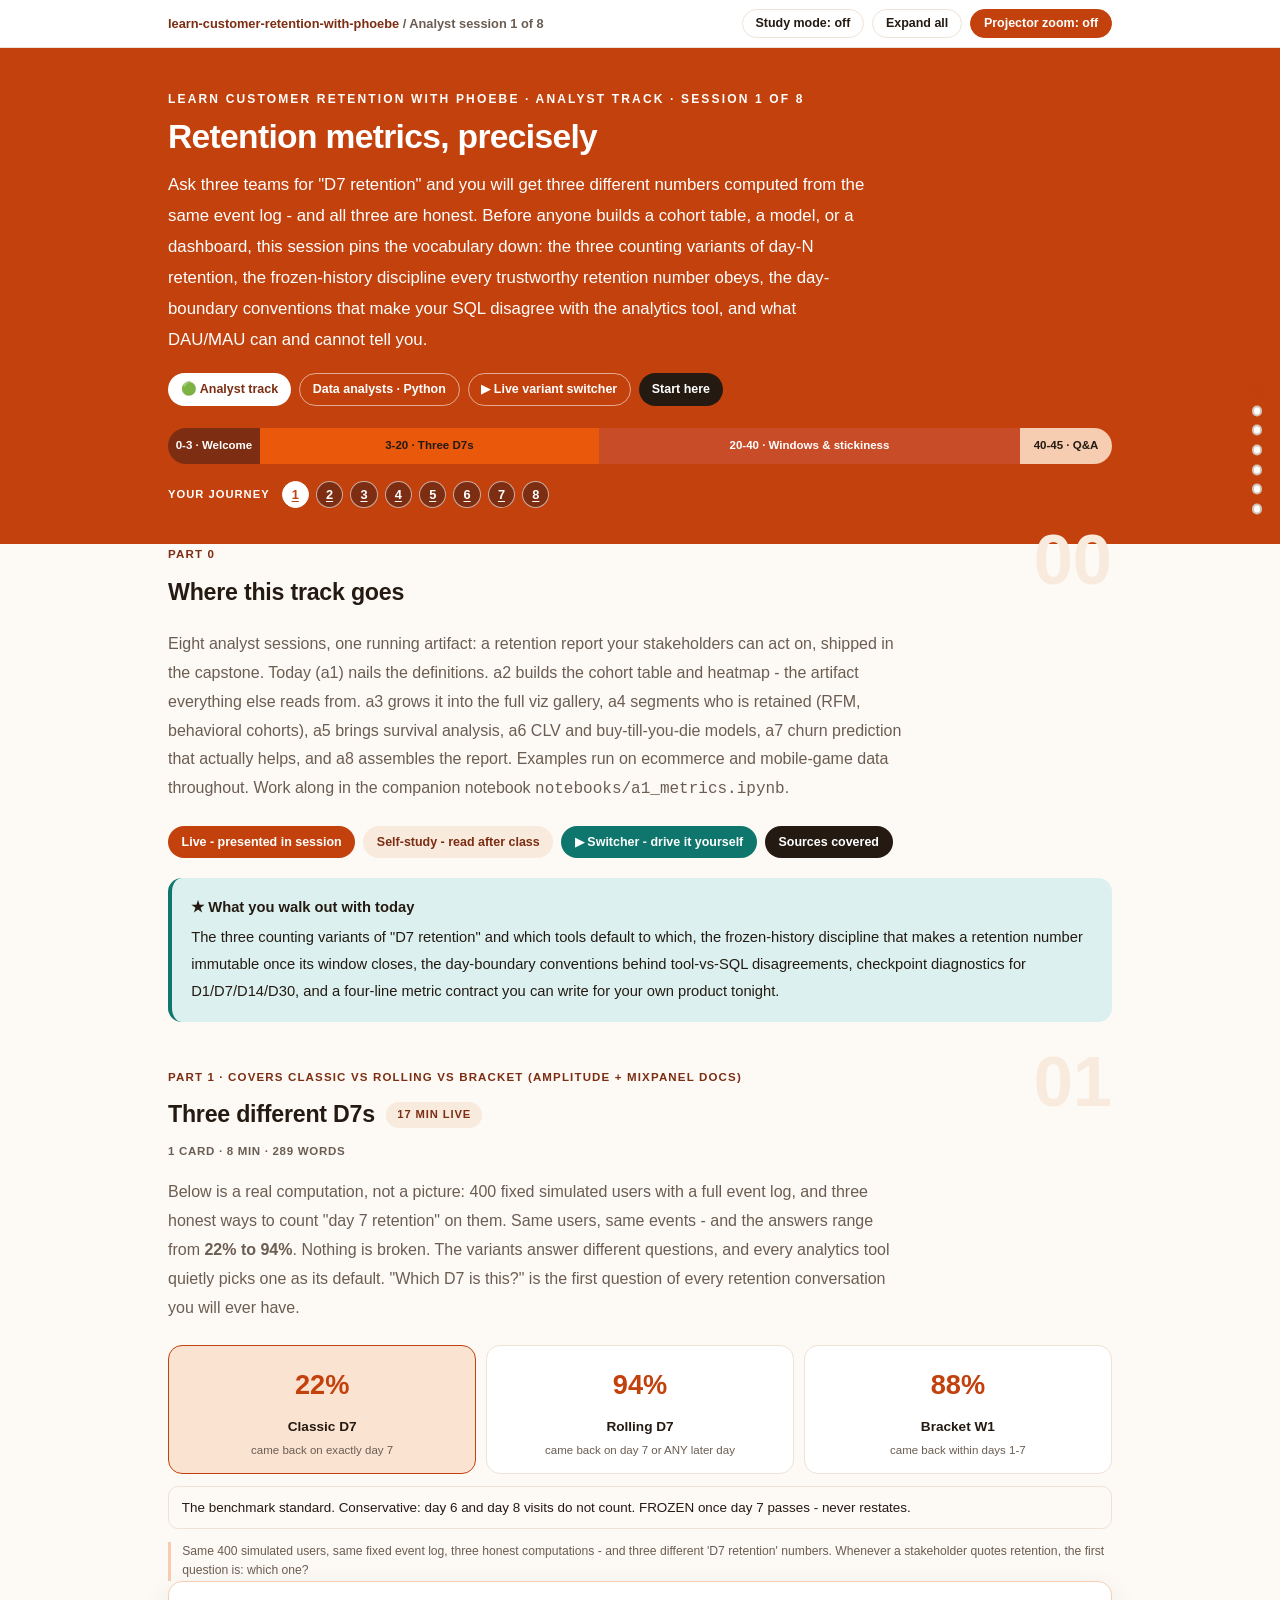
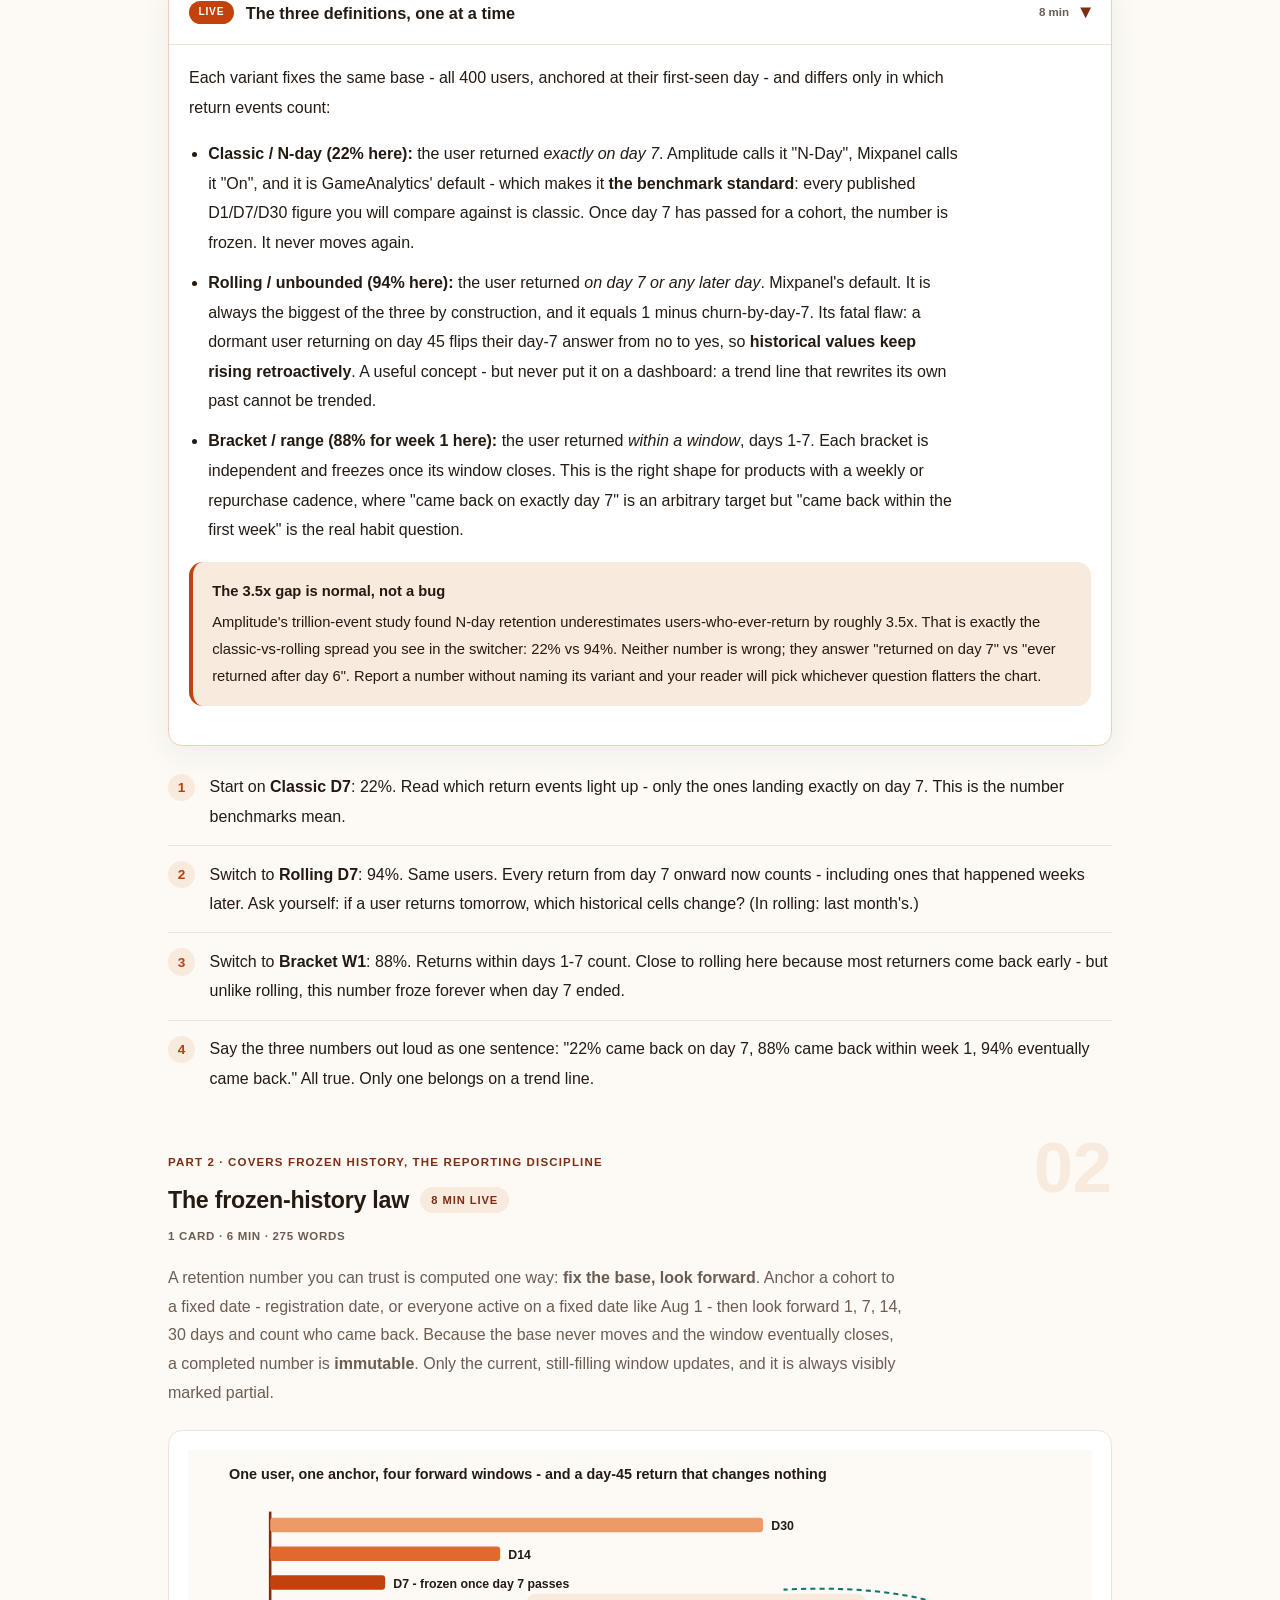
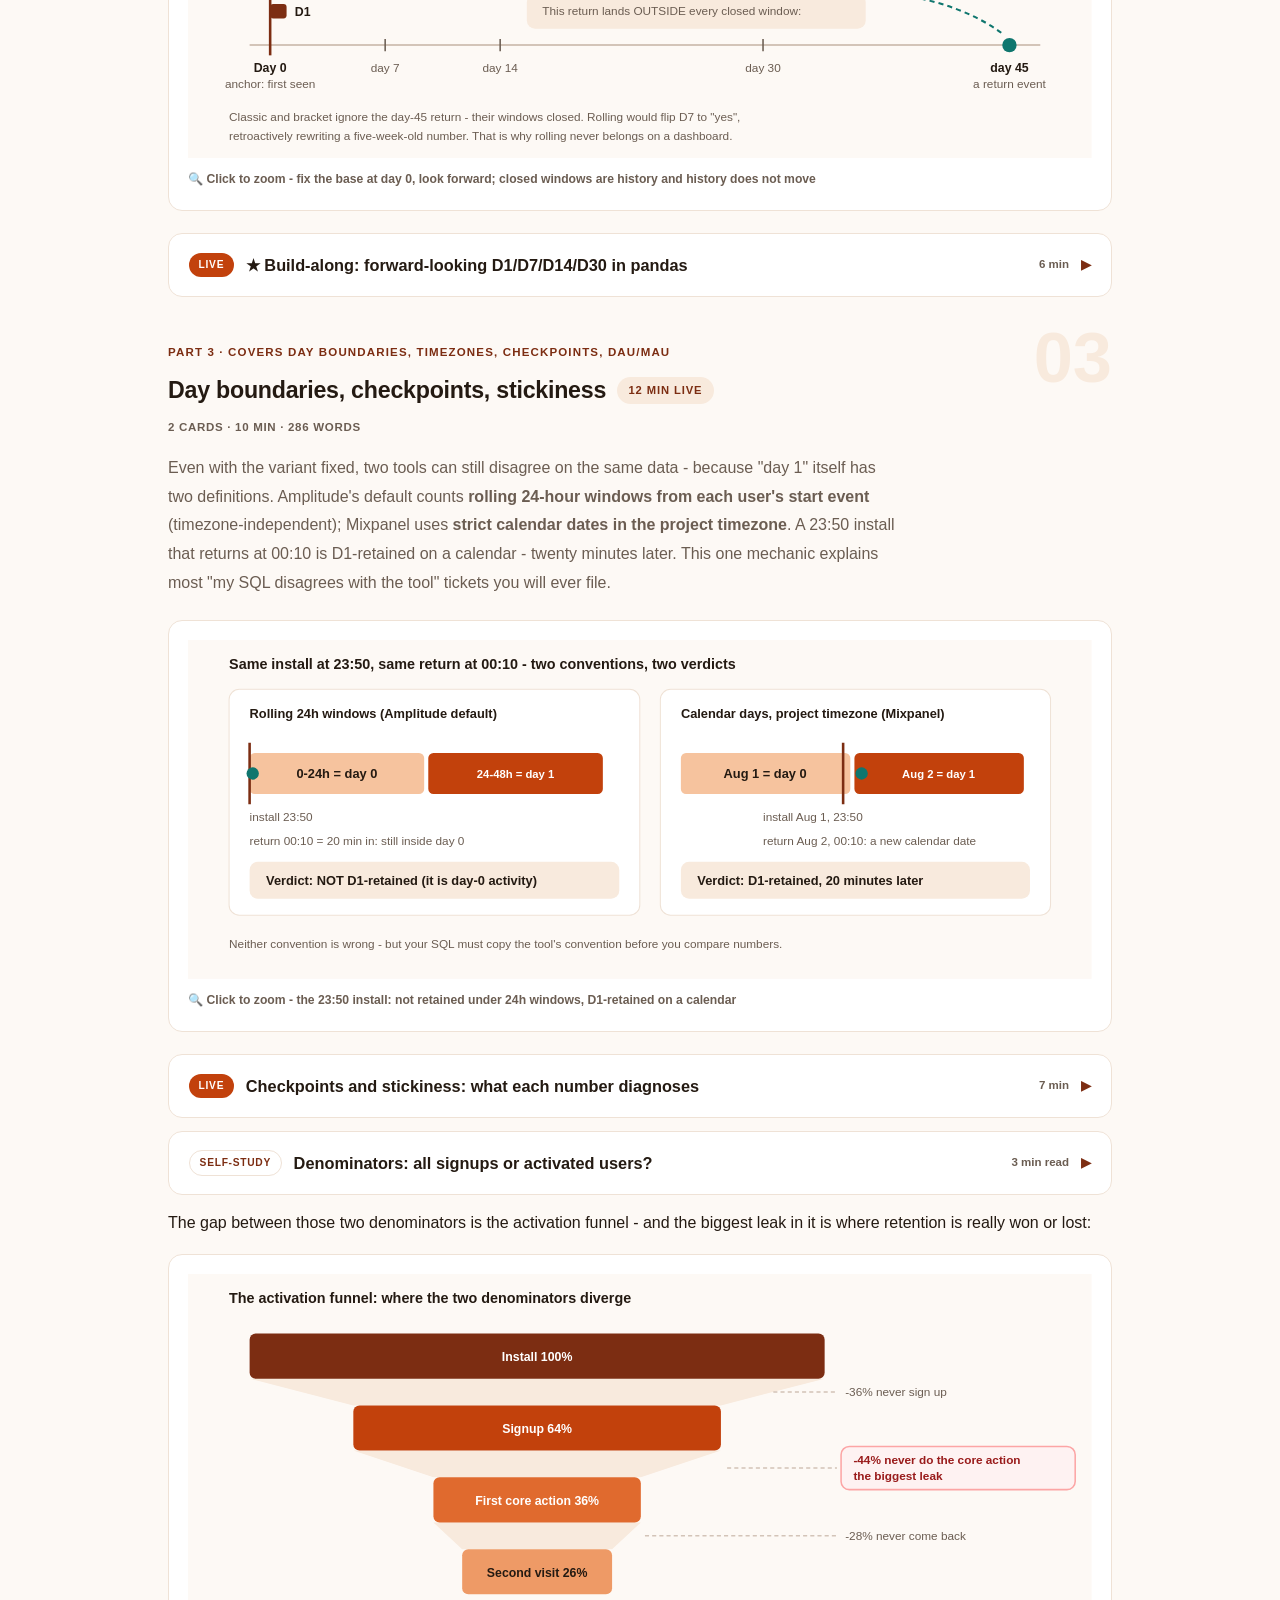
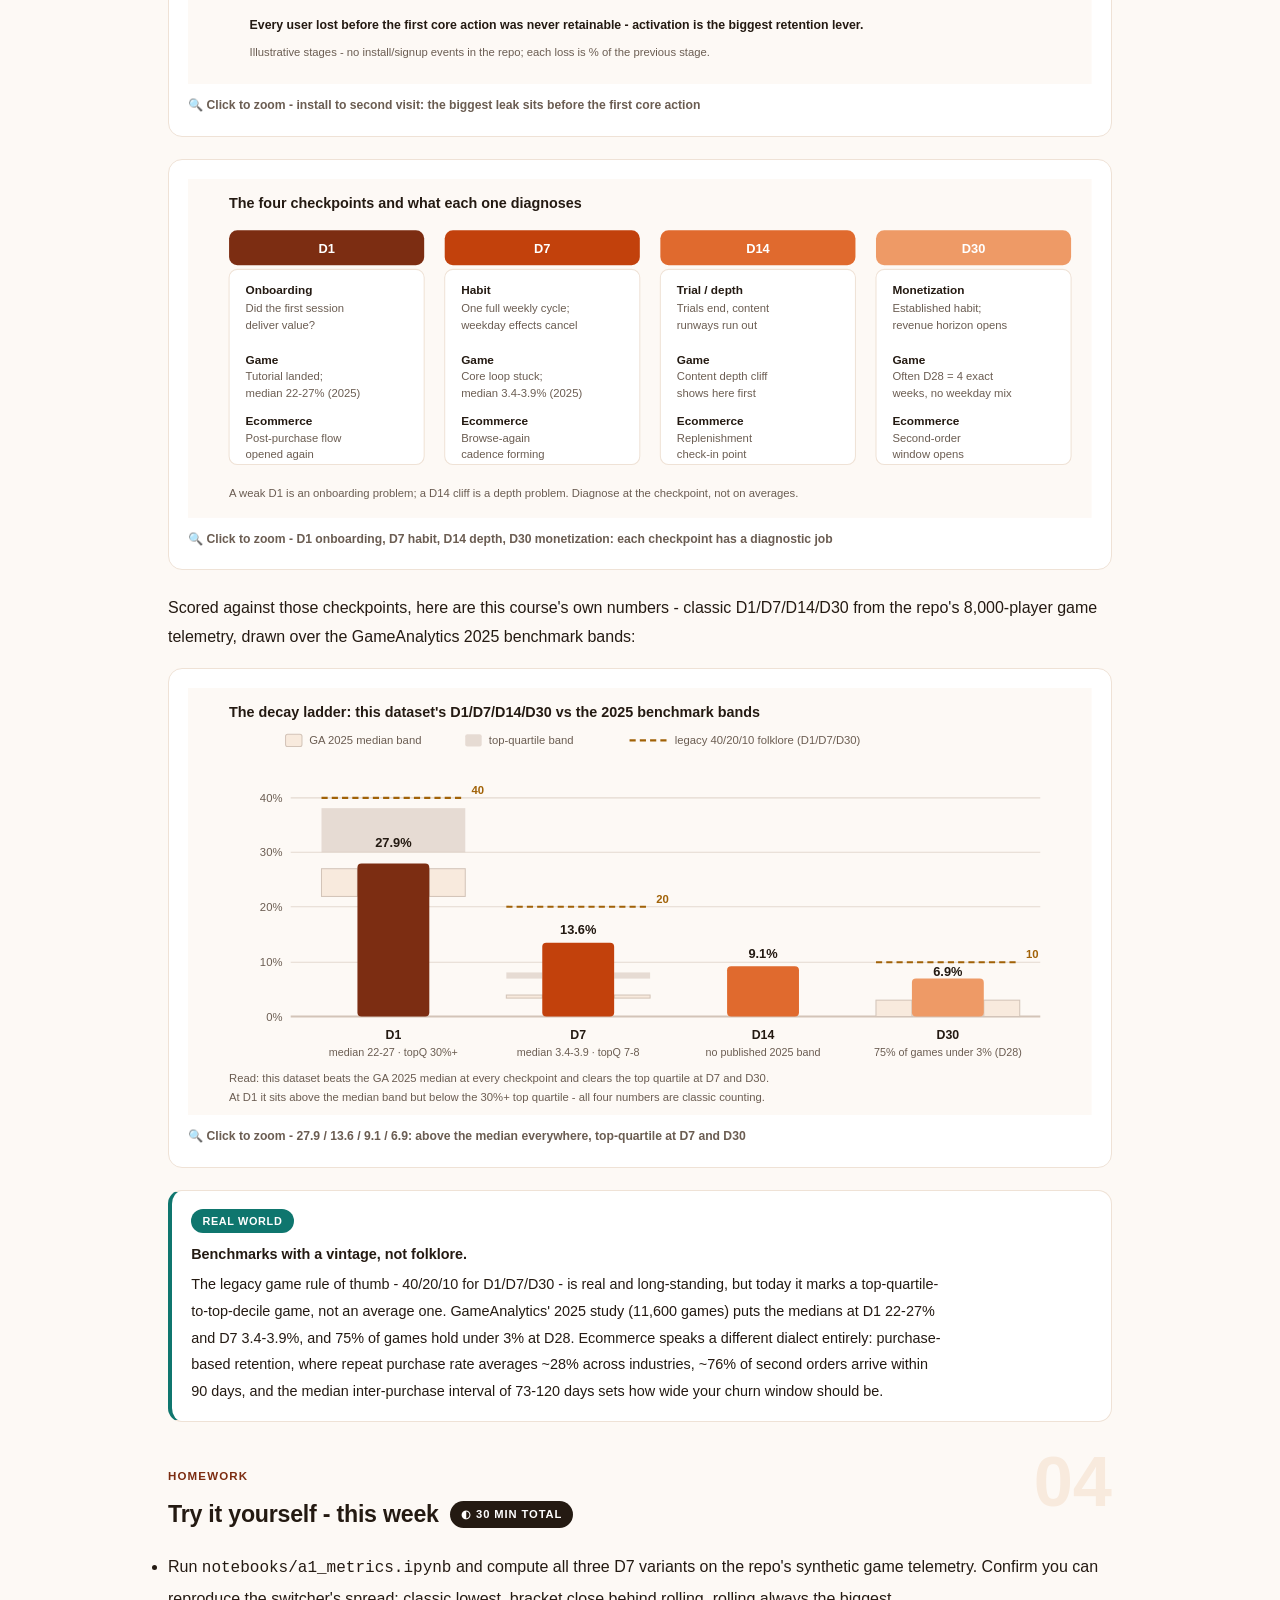
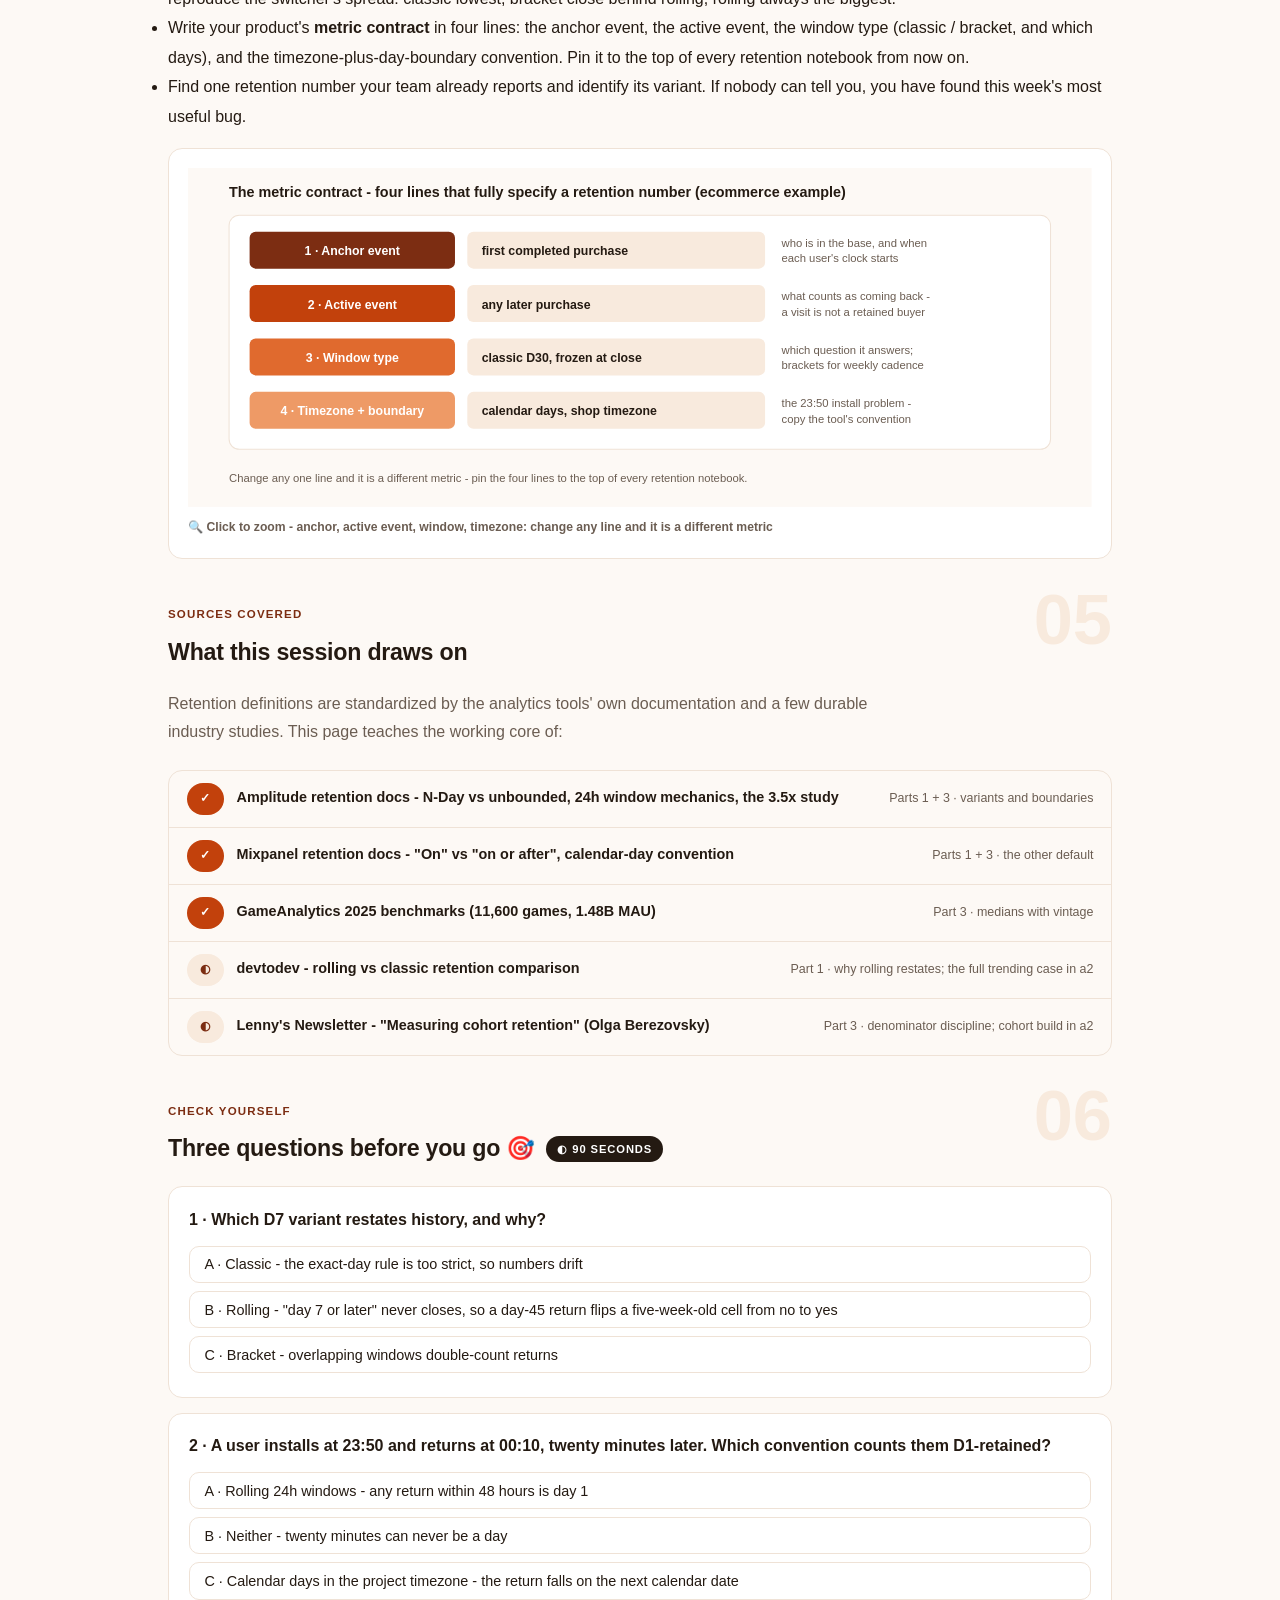
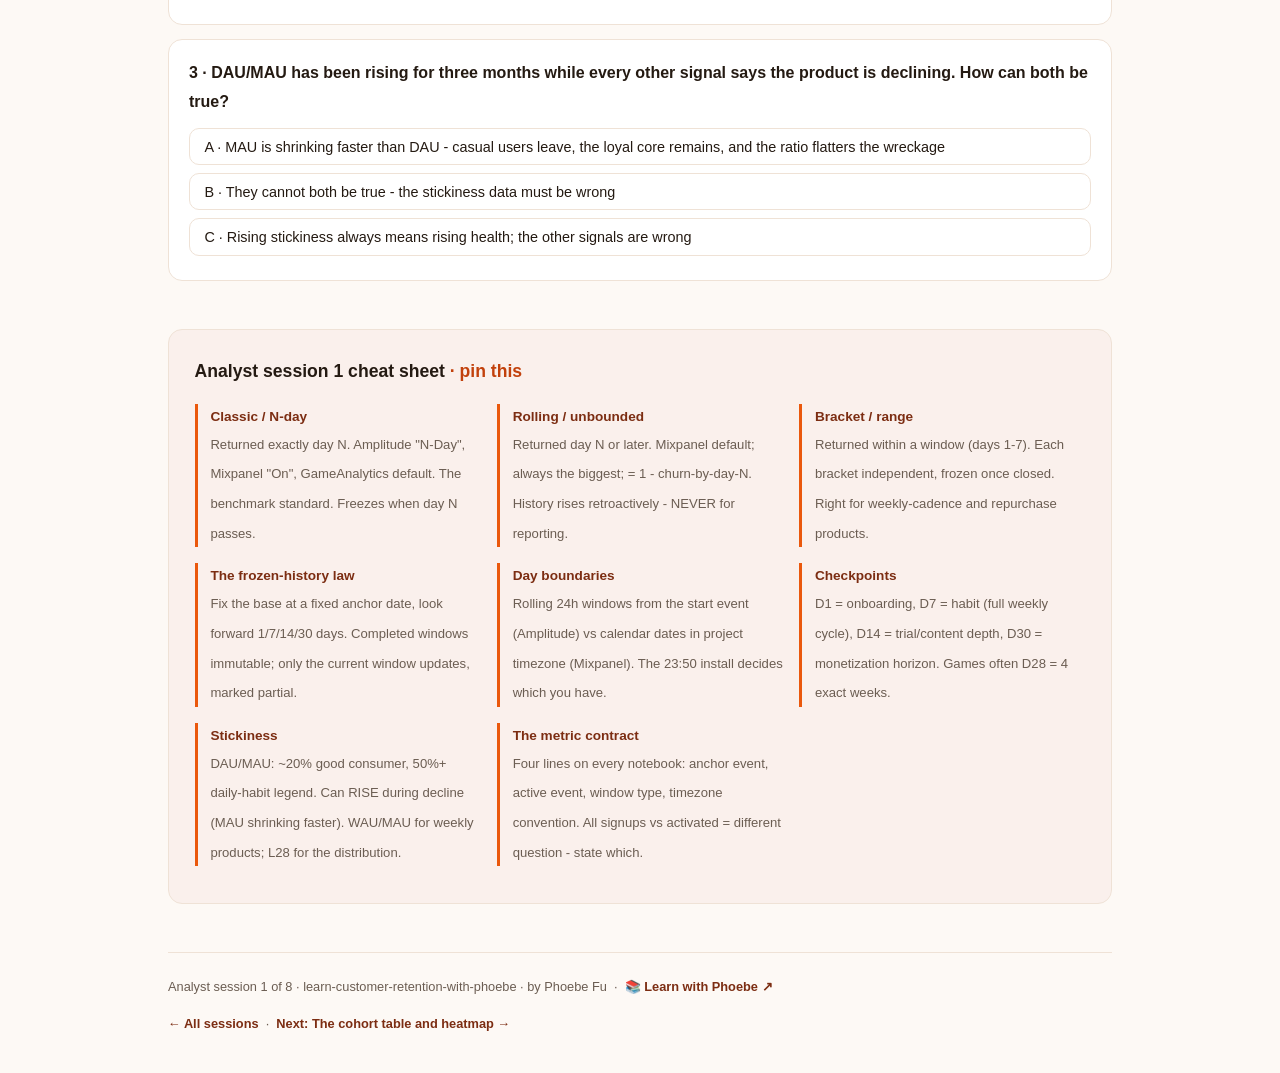
==== commit c9b5ba65: "Figure geometry: no line through a label, nothing out of its box Fixes every figure defect the CTM-c" ====
--- a/courses/a1-retention-metrics-precisely.html
+++ b/courses/a1-retention-metrics-precisely.html
@@ -413,25 +413,29 @@
         <line x1="100" y1="320" x2="830" y2="320" stroke="#D3C4B8" stroke-width="2"/>
         <text class="a1dlN" x="92" y="324" text-anchor="end">0%</text>
 
-        <rect x="130" y="176" width="140" height="27" fill="#F8EADD" stroke="#D3C4B8" stroke-width="1"/>
+        <rect x="130" y="176" width="35" height="27" fill="#F8EADD" stroke="#D3C4B8" stroke-width="1"/>
+        <rect x="235" y="176" width="35" height="27" fill="#F8EADD" stroke="#D3C4B8" stroke-width="1"/>
         <rect x="130" y="117" width="140" height="43" fill="#D3C4B8" opacity="0.55"/>
-        <rect x="310" y="299" width="140" height="3" fill="#F8EADD" stroke="#D3C4B8" stroke-width="1"/>
-        <rect x="310" y="277" width="140" height="6" fill="#D3C4B8" opacity="0.55"/>
-        <rect x="670" y="304" width="140" height="16" fill="#F8EADD" stroke="#D3C4B8" stroke-width="1"/>
+        <rect x="310" y="299" width="35" height="3" fill="#F8EADD" stroke="#D3C4B8" stroke-width="1"/>
+        <rect x="415" y="299" width="35" height="3" fill="#F8EADD" stroke="#D3C4B8" stroke-width="1"/>
+        <rect x="310" y="277" width="35" height="6" fill="#D3C4B8" opacity="0.55"/>
+        <rect x="415" y="277" width="35" height="6" fill="#D3C4B8" opacity="0.55"/>
+        <rect x="670" y="304" width="35" height="16" fill="#F8EADD" stroke="#D3C4B8" stroke-width="1"/>
+        <rect x="775" y="304" width="35" height="16" fill="#F8EADD" stroke="#D3C4B8" stroke-width="1"/>
 
         <line x1="130" y1="107" x2="270" y2="107" stroke="#A16207" stroke-width="2" stroke-dasharray="6 4"/>
-        <text class="a1dlF" x="276" y="111">40</text>
+        <text class="a1dlF" x="276" y="103">40</text>
         <line x1="310" y1="213" x2="450" y2="213" stroke="#A16207" stroke-width="2" stroke-dasharray="6 4"/>
-        <text class="a1dlF" x="456" y="217">20</text>
+        <text class="a1dlF" x="456" y="209">20</text>
         <line x1="670" y1="267" x2="810" y2="267" stroke="#A16207" stroke-width="2" stroke-dasharray="6 4"/>
-        <text class="a1dlF" x="816" y="271">10</text>
+        <text class="a1dlF" x="816" y="263">10</text>
 
         <rect x="165" y="171" width="70" height="149" rx="4" fill="#7C2D12"/>
         <rect x="345" y="248" width="70" height="72" rx="4" fill="#C2410C"/>
         <rect x="525" y="271" width="70" height="49" rx="4" fill="#E06A2E"/>
         <rect x="705" y="283" width="70" height="37" rx="4" fill="#EE9A66"/>
 
-        <text class="a1dlV" x="200" y="163" text-anchor="middle">27.9%</text>
+        <text class="a1dlV" x="200" y="155" text-anchor="middle">27.9%</text>
         <text class="a1dlV" x="380" y="240" text-anchor="middle">13.6%</text>
         <text class="a1dlV" x="560" y="263" text-anchor="middle">9.1%</text>
         <text class="a1dlV" x="740" y="280" text-anchor="middle">6.9%</text>
